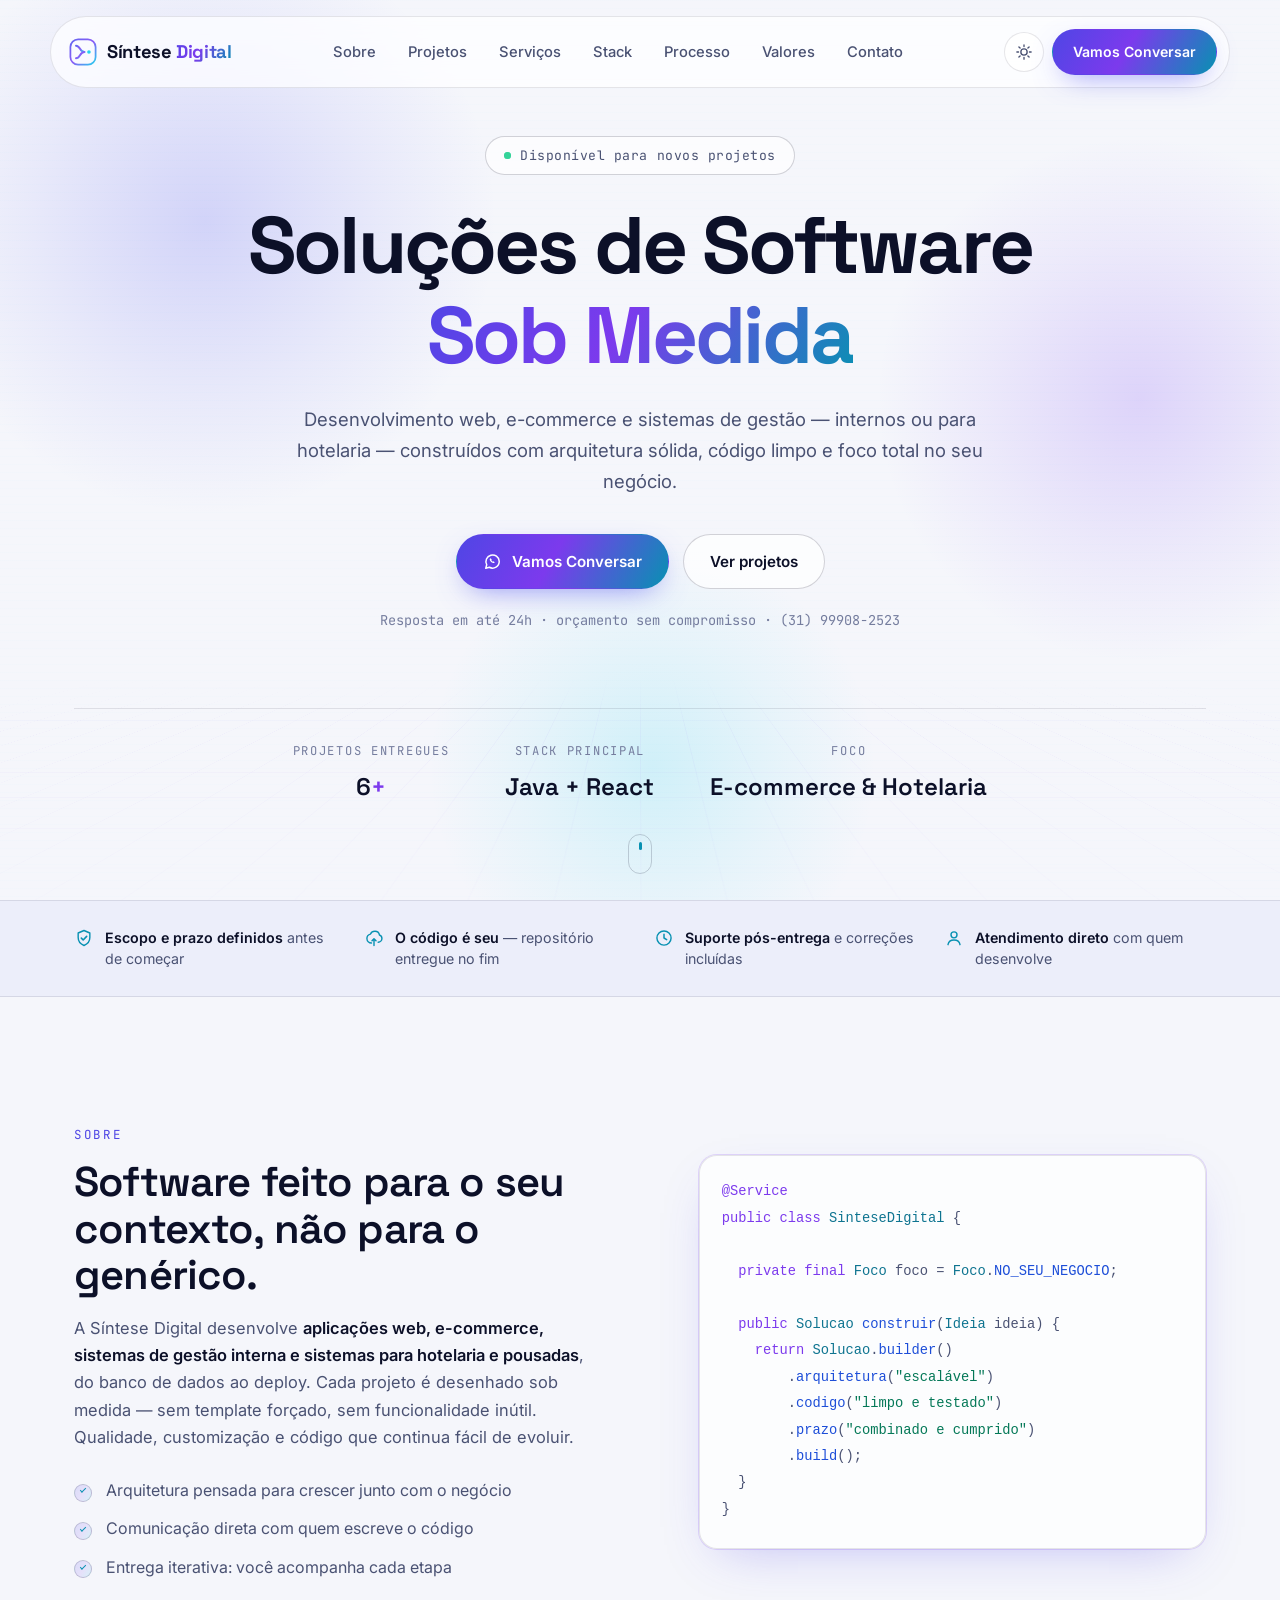
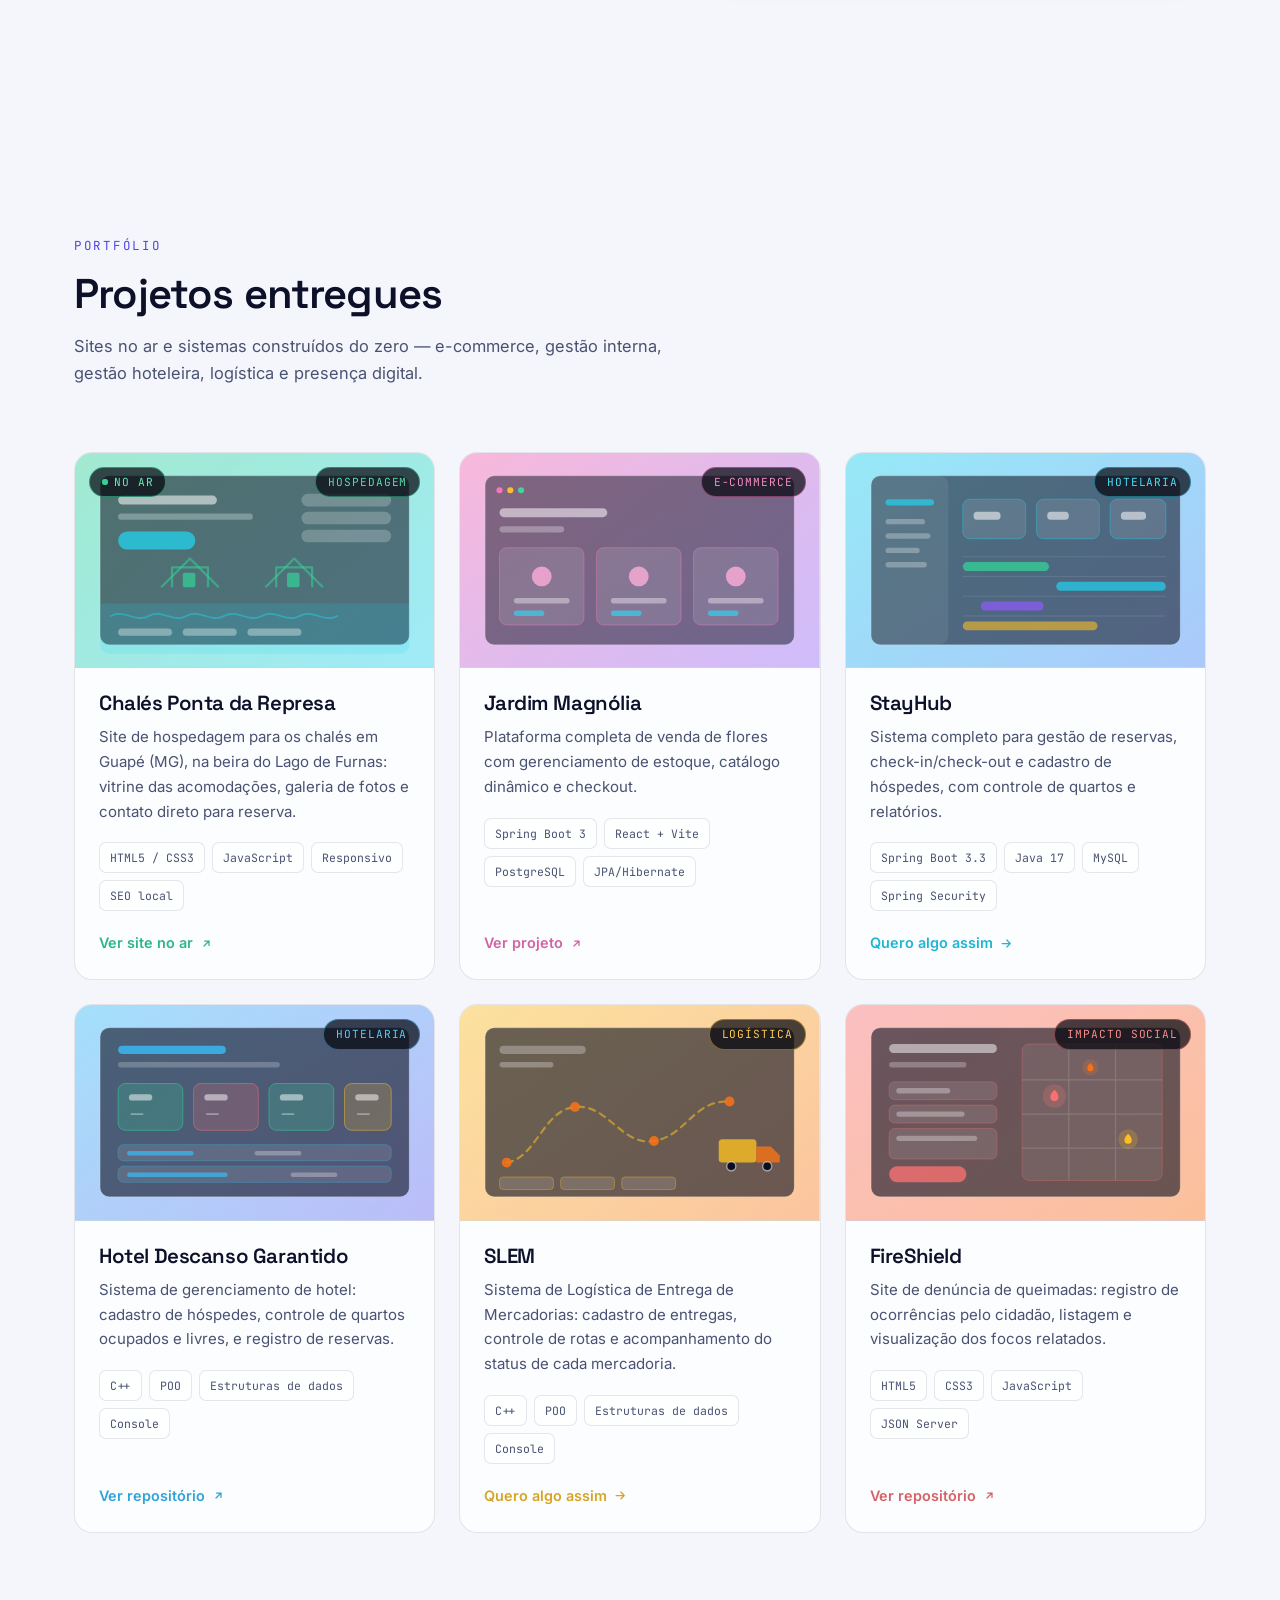
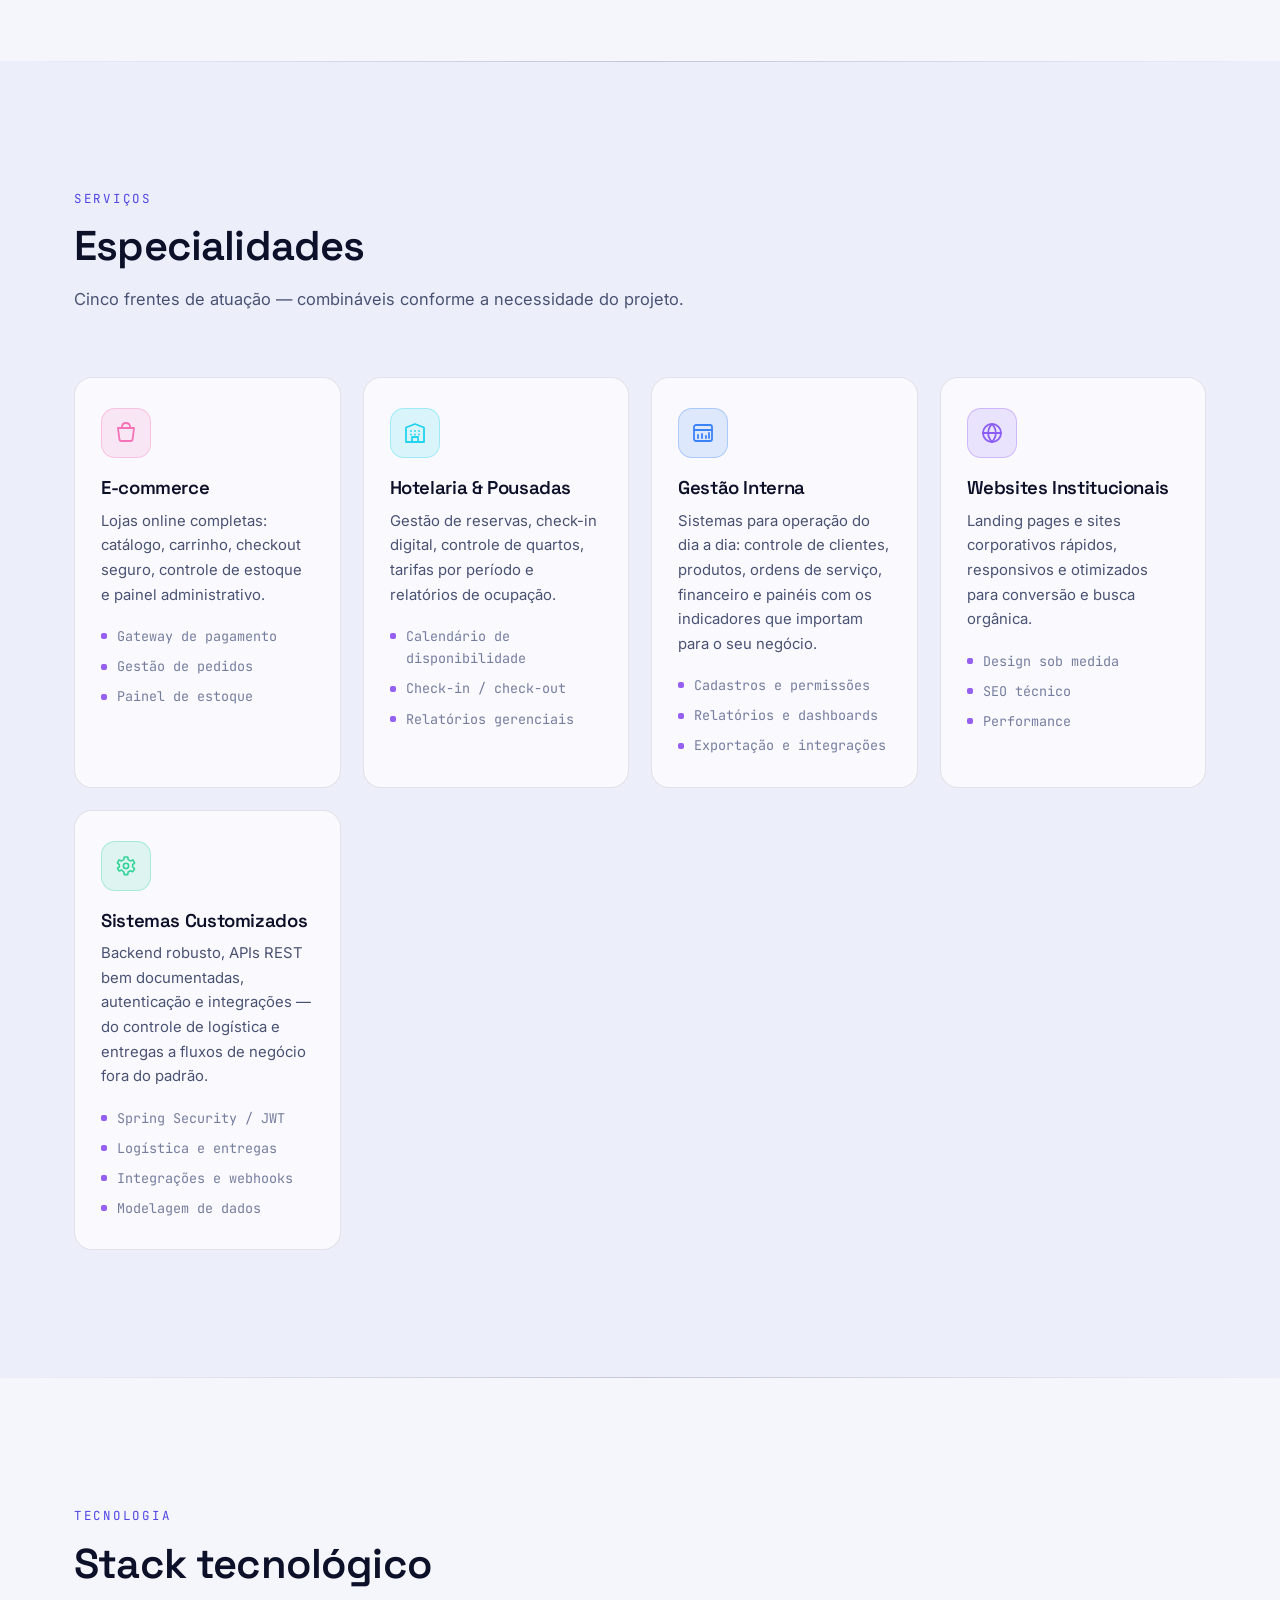
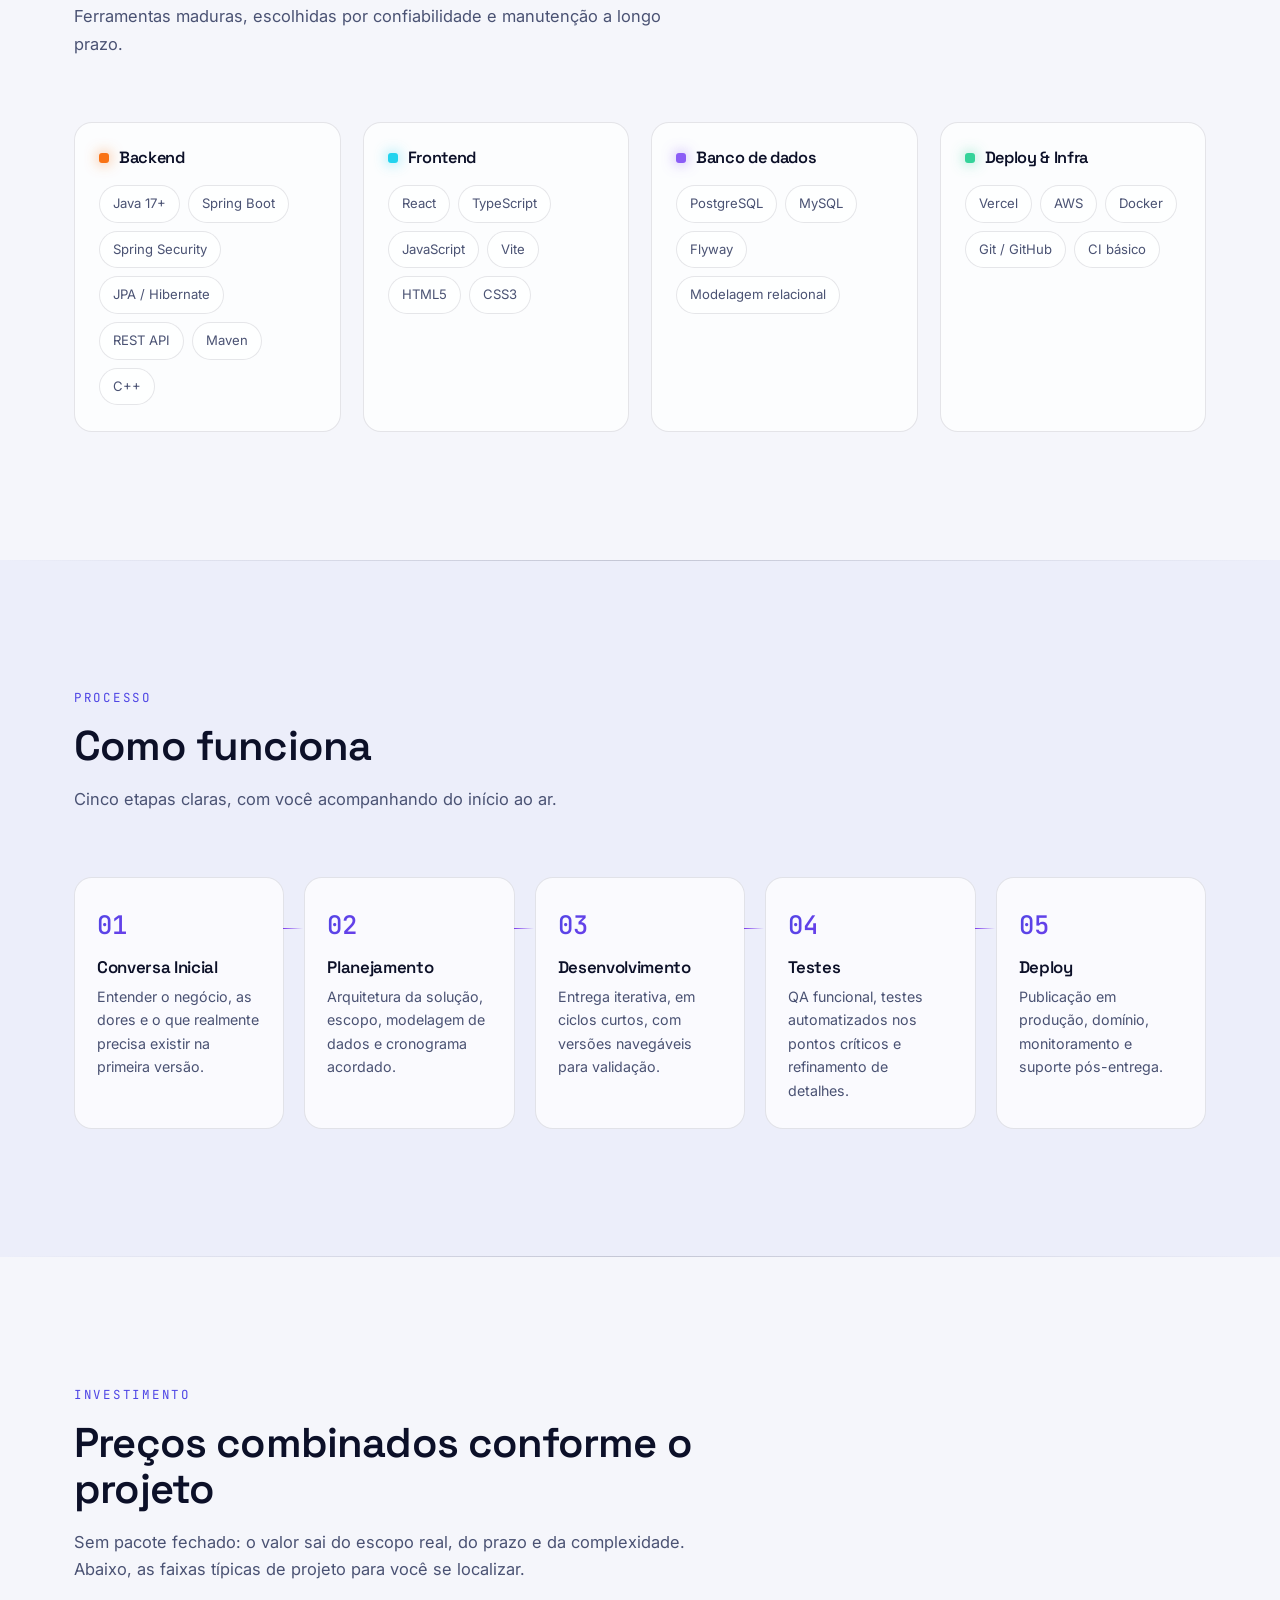
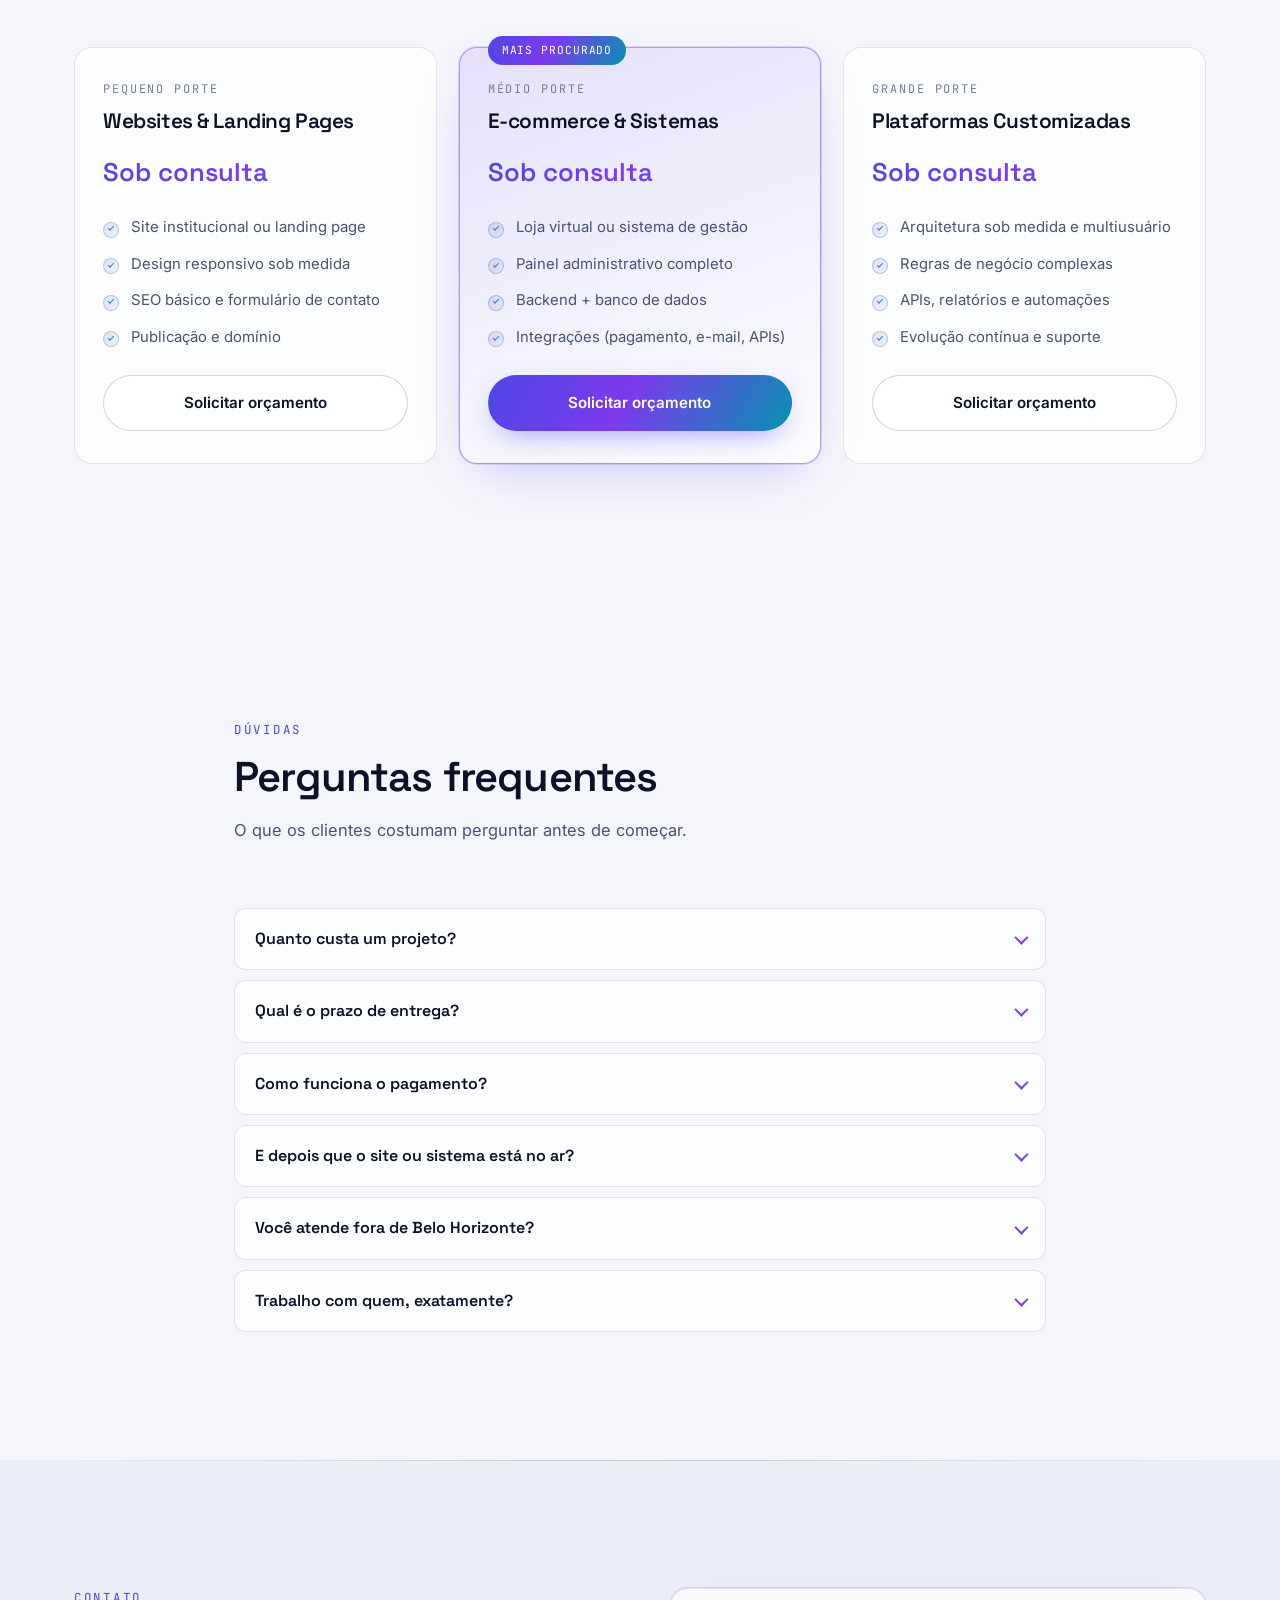
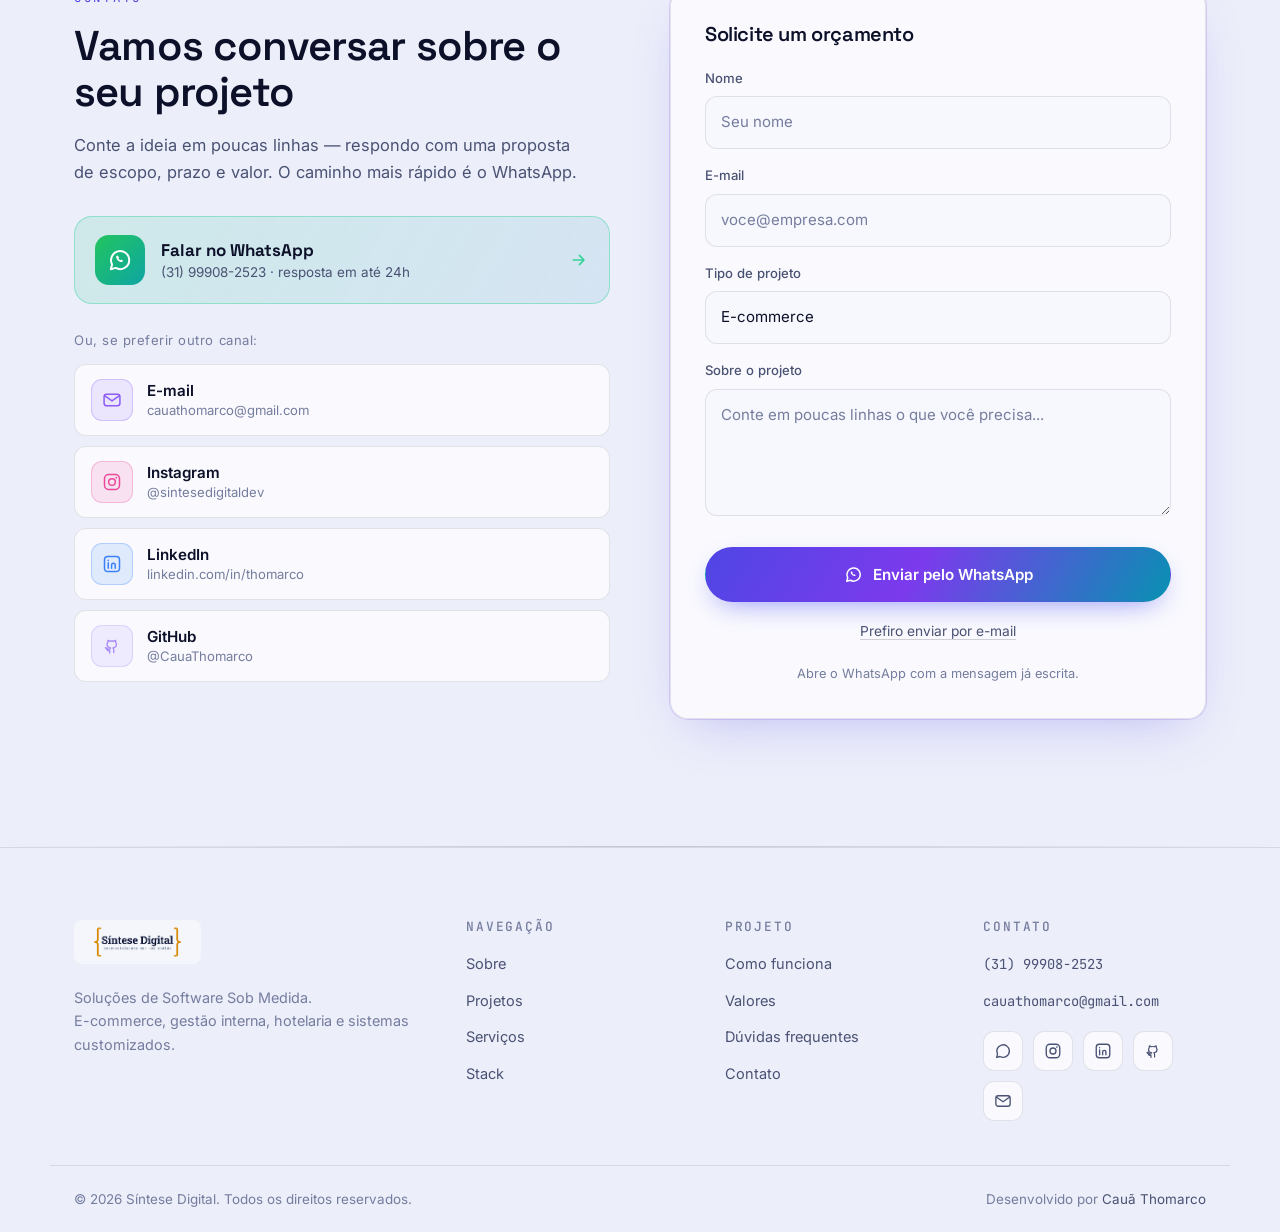
==== index.html @ cd2c4456 "feat: Adicionado que fazemos softwares de gerencia interna" ====
<!DOCTYPE html>
<html lang="pt-BR">
<head>
<meta charset="UTF-8">
<meta name="viewport" content="width=device-width, initial-scale=1">
<title>Síntese Digital — Soluções de Software Sob Medida</title>
<meta name="description" content="Síntese Digital desenvolve software sob medida: e-commerce, sistemas de gestão interna, sistemas para hotelaria e pousadas, sites institucionais e APIs robustas com Java, Spring Boot e React.">
<meta name="author" content="Cauã Thomarco">
<meta name="color-scheme" content="dark light">
<meta name="theme-color" content="#05060f">

<!-- Define o tema antes da pintura: segue a preferência do sistema do cliente,
     ou a escolha manual salva anteriormente. Evita flash de tema errado. -->
<script>
(function () {
  var t;
  try { t = localStorage.getItem("sintese-theme"); } catch (e) {}
  if (t !== "light" && t !== "dark") {
    t = window.matchMedia("(prefers-color-scheme: light)").matches ? "light" : "dark";
  }
  document.documentElement.setAttribute("data-theme", t);
})();
</script>
<meta name="keywords" content="desenvolvimento de software, e-commerce, sistema hoteleiro, pousadas, Spring Boot, React, Java, Síntese Digital">
<link rel="canonical" href="https://sintese-digital.pages.dev/">

<!-- Open Graph / redes sociais -->
<meta property="og:type" content="website">
<meta property="og:locale" content="pt_BR">
<meta property="og:site_name" content="Síntese Digital">
<meta property="og:title" content="Síntese Digital — Soluções de Software Sob Medida">
<meta property="og:description" content="E-commerce, sistemas de gestão interna, sistemas para hotelaria, sites institucionais e APIs sob medida. Do planejamento ao deploy.">
<meta property="og:url" content="https://sintese-digital.pages.dev/">
<meta property="og:image" content="https://sintese-digital.pages.dev/img/logo-horizontal-escura.png">
<meta property="og:image:width" content="2200">
<meta property="og:image:height" content="760">
<meta property="og:image:alt" content="Síntese Digital — desenvolvimento web sob medida">
<meta name="twitter:card" content="summary_large_image">
<meta name="twitter:image" content="https://sintese-digital.pages.dev/img/logo-horizontal-escura.png">
<meta name="twitter:image:alt" content="Síntese Digital — desenvolvimento web sob medida">

<link rel="icon" href="data:image/svg+xml,%3Csvg xmlns='http://www.w3.org/2000/svg' viewBox='0 0 64 64'%3E%3Crect width='64' height='64' rx='16' fill='%230b0e1e'/%3E%3Cpath d='M17 19c14 0 12 13 24 13' stroke='%238b5cf6' stroke-width='6' fill='none' stroke-linecap='round'/%3E%3Cpath d='M17 45c14 0 12-13 24-13' stroke='%236366f1' stroke-width='6' fill='none' stroke-linecap='round'/%3E%3Ccircle cx='44' cy='32' r='5' fill='%2322d3ee'/%3E%3C/svg%3E">

<!-- O CSS do site vem primeiro e é o único que bloqueia a pintura. -->
<link rel="stylesheet" href="styles.css">

<!-- Fontes num <link> comum travavam a primeira pintura até o Google
     responder. Com media="print" o navegador baixa sem bloquear e o onload
     promove para "all": o texto aparece na hora com a fonte do sistema e
     troca quando o arquivo chega (font-display: swap).
     Space Grotesk 500 saiu da lista — nenhuma regra do CSS usava. -->
<link rel="preconnect" href="https://fonts.googleapis.com">
<link rel="preconnect" href="https://fonts.gstatic.com" crossorigin>
<link rel="stylesheet"
      href="https://fonts.googleapis.com/css2?family=Space+Grotesk:wght@600;700&family=Inter:wght@400;500;600&family=JetBrains+Mono:wght@400;500&display=swap"
      media="print" onload="this.media='all'">
<noscript>
  <link rel="stylesheet" href="https://fonts.googleapis.com/css2?family=Space+Grotesk:wght@600;700&family=Inter:wght@400;500;600&family=JetBrains+Mono:wght@400;500&display=swap">
</noscript>

<script type="application/ld+json">
{
  "@context": "https://schema.org",
  "@type": "ProfessionalService",
  "name": "Síntese Digital",
  "description": "Desenvolvimento de software sob medida: e-commerce, sistemas de gestão interna, sistemas para hotelaria e pousadas, sites institucionais e APIs.",
  "url": "https://sintese-digital.pages.dev/",
  "image": "https://sintese-digital.pages.dev/img/logo-horizontal-escura.png",
  "logo": "https://sintese-digital.pages.dev/img/logo-horizontal-escura.png",
  "areaServed": "BR",
  "founder": { "@type": "Person", "name": "Cauã Thomarco" },
  "knowsAbout": ["Java", "Spring Boot", "React", "PostgreSQL", "MySQL", "E-commerce", "Sistemas de gestão interna", "Sistemas de gestão hoteleira"],
  "email": "cauathomarco@gmail.com",
  "telephone": "+5531999082523",
  "sameAs": [
    "https://www.instagram.com/sintesedigitaldev",
    "https://www.linkedin.com/in/thomarco",
    "https://github.com/CauaThomarco"
  ]
}
</script>
</head>
<body>
<a class="skip-link" href="#hero">Ir para o conteúdo</a>

<!-- ============ NAV FLUTUANTE ============ -->
<header class="nav-wrap" id="nav">
  <nav class="nav glass-blur" aria-label="Navegação principal">
    <a class="brand" href="#hero" aria-label="Síntese Digital — início">
      <span class="brand-mark" aria-hidden="true">
        <svg viewBox="0 0 40 40" width="28" height="28">
          <defs>
            <linearGradient id="lg" x1="0" y1="0" x2="1" y2="1">
              <stop offset="0" stop-color="#6366f1"/><stop offset=".5" stop-color="#8b5cf6"/><stop offset="1" stop-color="#22d3ee"/>
            </linearGradient>
          </defs>
          <!-- duas linhas que convergem em um único ponto: síntese -->
          <rect x="2" y="2" width="36" height="36" rx="11" fill="none" stroke="url(#lg)" stroke-width="2.5"/>
          <path d="M10 11c6.5 0 5 9 12 9" fill="none" stroke="url(#lg)" stroke-width="2.8" stroke-linecap="round"/>
          <path d="M10 29c6.5 0 5-9 12-9" fill="none" stroke="url(#lg)" stroke-width="2.8" stroke-linecap="round"/>
          <path d="M22 20h5" fill="none" stroke="url(#lg)" stroke-width="2.8" stroke-linecap="round"/>
          <circle cx="28.5" cy="20" r="2.6" fill="#22d3ee"/>
        </svg>
      </span>
      <span class="brand-text">Síntese<span class="grad-text"> Digital</span></span>
    </a>

    <ul class="nav-links" id="nav-links">
      <li><a href="#sobre">Sobre</a></li>
      <li><a href="#projetos">Projetos</a></li>
      <li><a href="#servicos">Serviços</a></li>
      <li><a href="#stack">Stack</a></li>
      <li><a href="#processo">Processo</a></li>
      <li><a href="#valores">Valores</a></li>
      <li><a href="#contato">Contato</a></li>
      <li class="nav-cta-mobile"><a href="https://wa.me/5531999082523?text=Ol%C3%A1%2C%20Cau%C3%A3!%20Vi%20o%20site%20da%20S%C3%ADntese%20Digital%20e%20quero%20conversar%20sobre%20um%20projeto." target="_blank" rel="noopener">Vamos Conversar</a></li>
    </ul>

    <div class="nav-actions">
      <button class="icon-btn" id="theme-toggle" type="button" aria-label="Alternar tema claro/escuro" title="Alternar tema">
        <svg class="ico-moon" viewBox="0 0 24 24" width="18" height="18" aria-hidden="true"><path d="M21 12.8A9 9 0 1 1 11.2 3a7 7 0 0 0 9.8 9.8Z" fill="none" stroke="currentColor" stroke-width="1.8" stroke-linejoin="round"/></svg>
        <svg class="ico-sun" viewBox="0 0 24 24" width="18" height="18" aria-hidden="true"><circle cx="12" cy="12" r="4.2" fill="none" stroke="currentColor" stroke-width="1.8"/><g stroke="currentColor" stroke-width="1.8" stroke-linecap="round"><path d="M12 2.5v2.2M12 19.3v2.2M2.5 12h2.2M19.3 12h2.2M5.2 5.2l1.6 1.6M17.2 17.2l1.6 1.6M18.8 5.2l-1.6 1.6M6.8 17.2l-1.6 1.6"/></g></svg>
      </button>
      <a class="btn btn-primary btn-sm nav-cta" href="https://wa.me/5531999082523?text=Ol%C3%A1%2C%20Cau%C3%A3!%20Vi%20o%20site%20da%20S%C3%ADntese%20Digital%20e%20quero%20conversar%20sobre%20um%20projeto." target="_blank" rel="noopener">Vamos Conversar</a>
      <button class="icon-btn burger" id="burger" type="button" aria-label="Abrir menu" aria-expanded="false" aria-controls="nav-links">
        <span></span><span></span><span></span>
      </button>
    </div>
  </nav>
</header>

<main>
<!-- ============ HERO ============ -->
<section class="hero" id="hero">
  <div class="hero-bg" aria-hidden="true">
    <div class="orb orb-1"></div>
    <div class="orb orb-2"></div>
    <div class="orb orb-3"></div>
    <div class="grid-floor"></div>
    <div class="scanline"></div>
  </div>

  <div class="container hero-inner">
    <p class="pill reveal"><span class="dot"></span> Disponível para novos projetos</p>

    <h1 class="hero-title reveal" data-delay="1">
      Soluções de Software<br><span class="grad-text">Sob Medida</span>
    </h1>

    <p class="hero-sub reveal" data-delay="2">
      Desenvolvimento web, e-commerce e sistemas de gestão — internos ou para hotelaria — construídos
      com arquitetura sólida, código limpo e foco total no seu negócio.
    </p>

    <div class="hero-cta reveal" data-delay="3">
      <a class="btn btn-primary btn-wa" href="https://wa.me/5531999082523?text=Ol%C3%A1%2C%20Cau%C3%A3!%20Vi%20o%20site%20da%20S%C3%ADntese%20Digital%20e%20quero%20conversar%20sobre%20um%20projeto." target="_blank" rel="noopener">
        <svg viewBox="0 0 24 24" width="19" height="19" aria-hidden="true"><path d="M20.5 11.7A8.4 8.4 0 0 1 8 19.3L3.5 20.5l1.2-4.4A8.4 8.4 0 1 1 20.5 11.7Z" fill="none" stroke="currentColor" stroke-width="1.9" stroke-linejoin="round"/><path d="M8.8 8.4c-.5.6-.4 1.7.4 2.9.9 1.3 2 2 2.9 2.4 1 .4 1.7.3 2.2-.2l.6-.7-1.9-1.2-.7.6c-.6-.3-1.3-.9-1.8-1.7l.6-.7L9.8 7.9l-1 .5Z" fill="currentColor"/></svg>
        Vamos Conversar
      </a>
      <a class="btn btn-ghost" href="#projetos">Ver projetos</a>
    </div>

    <p class="hero-micro reveal" data-delay="3">
      Resposta em até 24h &middot; orçamento sem compromisso &middot; (31) 99908-2523
    </p>

    <dl class="hero-stats reveal" data-delay="4">
      <div><dt>Projetos entregues</dt><dd class="counter" data-to="6">0</dd></div>
      <div><dt>Stack principal</dt><dd>Java + React</dd></div>
      <div><dt>Foco</dt><dd>E-commerce &amp; Hotelaria</dd></div>
    </dl>
  </div>

  <a class="scroll-hint" href="#sobre" aria-hidden="true"><span></span></a>
</section>

<!-- ============ FAIXA DE CONFIANÇA ============ -->
<section class="trust-strip" aria-label="Compromissos com o cliente">
  <div class="container trust-grid">
    <div class="trust reveal">
      <svg viewBox="0 0 24 24" width="20" height="20" aria-hidden="true"><path d="M12 3l7 3v5.5c0 4.2-2.9 7.9-7 9.5-4.1-1.6-7-5.3-7-9.5V6l7-3Z" fill="none" stroke="currentColor" stroke-width="1.7" stroke-linejoin="round"/><path d="m8.8 12.2 2.2 2.2 4.2-4.4" fill="none" stroke="currentColor" stroke-width="1.9" stroke-linecap="round" stroke-linejoin="round"/></svg>
      <p><strong>Escopo e prazo definidos</strong> antes de começar</p>
    </div>
    <div class="trust reveal" data-delay="1">
      <svg viewBox="0 0 24 24" width="20" height="20" aria-hidden="true"><path d="M9 18c-3 0-5.5-2.4-5.5-5.4 0-2.6 1.8-4.8 4.3-5.3A5.6 5.6 0 0 1 13.2 4a5.5 5.5 0 0 1 5.4 4.4c1.7.6 2.9 2.2 2.9 4.1 0 2.5-2 4.5-4.5 4.5" fill="none" stroke="currentColor" stroke-width="1.7" stroke-linecap="round" stroke-linejoin="round"/><path d="M12 21v-8m0 0-2.4 2.4M12 13l2.4 2.4" fill="none" stroke="currentColor" stroke-width="1.7" stroke-linecap="round" stroke-linejoin="round"/></svg>
      <p><strong>O código é seu</strong> — repositório entregue no fim</p>
    </div>
    <div class="trust reveal" data-delay="2">
      <svg viewBox="0 0 24 24" width="20" height="20" aria-hidden="true"><circle cx="12" cy="12" r="8.5" fill="none" stroke="currentColor" stroke-width="1.7"/><path d="M12 7.5V12l3.2 2" fill="none" stroke="currentColor" stroke-width="1.8" stroke-linecap="round" stroke-linejoin="round"/></svg>
      <p><strong>Suporte pós-entrega</strong> e correções incluídas</p>
    </div>
    <div class="trust reveal" data-delay="3">
      <svg viewBox="0 0 24 24" width="20" height="20" aria-hidden="true"><circle cx="12" cy="8.2" r="3.6" fill="none" stroke="currentColor" stroke-width="1.7"/><path d="M4.8 20c.6-3.6 3.6-5.6 7.2-5.6s6.6 2 7.2 5.6" fill="none" stroke="currentColor" stroke-width="1.7" stroke-linecap="round"/></svg>
      <p><strong>Atendimento direto</strong> com quem desenvolve</p>
    </div>
  </div>
</section>

<!-- ============ SOBRE ============ -->
<section class="section" id="sobre">
  <div class="container about-grid">
    <div class="reveal">
      <p class="eyebrow">Sobre</p>
      <h2 class="section-title">Software feito para o seu contexto, não para o genérico.</h2>
      <p class="lead">
        A Síntese Digital desenvolve <strong>aplicações web, e-commerce, sistemas de gestão interna e sistemas para hotelaria e pousadas</strong>,
        do banco de dados ao deploy. Cada projeto é desenhado sob medida — sem template forçado, sem
        funcionalidade inútil. Qualidade, customização e código que continua fácil de evoluir.
      </p>
      <ul class="check-list">
        <li>Arquitetura pensada para crescer junto com o negócio</li>
        <li>Comunicação direta com quem escreve o código</li>
        <li>Entrega iterativa: você acompanha cada etapa</li>
      </ul>
    </div>

    <div class="about-card glass reveal" data-delay="2">
      <pre class="code-block"><code><span class="c-key">@Service</span>
<span class="c-key">public class</span> <span class="c-cls">SinteseDigital</span> {

  <span class="c-key">private final</span> <span class="c-cls">Foco</span> foco = <span class="c-cls">Foco</span>.<span class="c-fn">NO_SEU_NEGOCIO</span>;

  <span class="c-key">public</span> <span class="c-cls">Solucao</span> <span class="c-fn">construir</span>(<span class="c-cls">Ideia</span> ideia) {
    <span class="c-key">return</span> <span class="c-cls">Solucao</span>.<span class="c-fn">builder</span>()
        .<span class="c-fn">arquitetura</span>(<span class="c-str">"escalável"</span>)
        .<span class="c-fn">codigo</span>(<span class="c-str">"limpo e testado"</span>)
        .<span class="c-fn">prazo</span>(<span class="c-str">"combinado e cumprido"</span>)
        .<span class="c-fn">build</span>();
  }
}</code></pre>
    </div>
  </div>
</section>

<!-- ============ PROJETOS ============ -->
<section class="section" id="projetos">
  <div class="container">
    <header class="section-head reveal">
      <p class="eyebrow">Portfólio</p>
      <h2 class="section-title">Projetos entregues</h2>
      <p class="section-desc">Sites no ar e sistemas construídos do zero — e-commerce, gestão interna, gestão hoteleira, logística e presença digital.</p>
    </header>

    <div class="projects">

      <!-- Chalés Ponta da Represa — site publicado -->
      <article class="project glass reveal" style="--accent:#34d399; --accent-2:#22d3ee">
        <div class="project-visual">
          <svg viewBox="0 0 400 240" role="img" aria-label="Mockup do site dos Chalés Ponta da Represa" preserveAspectRatio="xMidYMid slice">
            <defs><linearGradient id="p5" x1="0" y1="0" x2="1" y2="1"><stop offset="0" stop-color="#34d399" stop-opacity=".3"/><stop offset="1" stop-color="#22d3ee" stop-opacity=".28"/></linearGradient></defs>
            <rect width="400" height="240" fill="url(#p5)"/>
            <rect x="28" y="26" width="344" height="188" rx="10" fill="#0b0e1e" fill-opacity=".55" stroke="#fff" stroke-opacity=".18"/>
            <path d="M28 168h344v46a10 10 0 0 1-10 10H38a10 10 0 0 1-10-10Z" fill="#22d3ee" fill-opacity=".16"/>
            <g stroke="#34d399" stroke-opacity=".55" fill="none" stroke-width="2.5" stroke-linejoin="round">
              <path d="M96 150 128 118l32 32"/><path d="M108 150v-22h40v22"/>
              <path d="M212 150 244 118l32 32"/><path d="M224 150v-22h40v22"/>
            </g>
            <g fill="#34d399" fill-opacity=".7"><rect x="120" y="134" width="14" height="16" rx="2"/><rect x="236" y="134" width="14" height="16" rx="2"/></g>
            <g stroke="#22d3ee" stroke-opacity=".45" fill="none" stroke-width="2" stroke-linecap="round"><path d="M40 182c14-8 28 8 42 0s28 8 42 0 28 8 42 0 28 8 42 0 28 8 42 0 28 8 42 0"/></g>
            <rect x="48" y="48" width="110" height="10" rx="5" fill="#fff" fill-opacity=".55"/>
            <rect x="48" y="68" width="150" height="7" rx="3.5" fill="#fff" fill-opacity=".28"/>
            <rect x="48" y="88" width="86" height="20" rx="10" fill="#22d3ee" fill-opacity=".75"/>
            <g fill="#fff" fill-opacity=".22"><rect x="252" y="46" width="100" height="14" rx="7"/><rect x="252" y="66" width="100" height="14" rx="7"/><rect x="252" y="86" width="100" height="14" rx="7"/></g>
            <g fill="#fff" fill-opacity=".35"><rect x="48" y="196" width="60" height="8" rx="4"/><rect x="120" y="196" width="60" height="8" rx="4"/><rect x="192" y="196" width="60" height="8" rx="4"/></g>
          </svg>
          <span class="badge badge-live"><span class="live-dot" aria-hidden="true"></span> No ar</span>
          <span class="badge">Hospedagem</span>
        </div>
        <div class="project-body">
          <h3>Chalés Ponta da Represa</h3>
          <p>Site de hospedagem para os chalés em Guapé (MG), na beira do Lago de Furnas:
            vitrine das acomodações, galeria de fotos e contato direto para reserva.</p>
          <ul class="tags">
            <li>HTML5 / CSS3</li><li>JavaScript</li><li>Responsivo</li><li>SEO local</li>
          </ul>
          <a class="project-link" href="https://pontadarepresa.com.br/" target="_blank" rel="noopener">
            Ver site no ar
            <svg viewBox="0 0 24 24" width="15" height="15" aria-hidden="true"><path d="M8 16 16 8m0 0H9m7 0v7" fill="none" stroke="currentColor" stroke-width="2" stroke-linecap="round" stroke-linejoin="round"/></svg>
          </a>
        </div>
      </article>

      <!-- Jardim Magnólia -->
      <article class="project glass reveal" style="--accent:#f472b6; --accent-2:#8b5cf6">
        <div class="project-visual">
          <svg viewBox="0 0 400 240" role="img" aria-label="Mockup do e-commerce Jardim Magnólia" preserveAspectRatio="xMidYMid slice">
            <defs><linearGradient id="p1" x1="0" y1="0" x2="1" y2="1"><stop offset="0" stop-color="#f472b6" stop-opacity=".35"/><stop offset="1" stop-color="#8b5cf6" stop-opacity=".25"/></linearGradient></defs>
            <rect width="400" height="240" fill="url(#p1)"/>
            <g opacity=".9"><rect x="28" y="26" width="344" height="188" rx="10" fill="#0b0e1e" fill-opacity=".55" stroke="#ffffff" stroke-opacity=".18"/>
            <circle cx="44" cy="42" r="3.4" fill="#f472b6"/><circle cx="56" cy="42" r="3.4" fill="#fbbf24"/><circle cx="68" cy="42" r="3.4" fill="#34d399"/>
            <rect x="44" y="62" width="120" height="10" rx="5" fill="#fff" fill-opacity=".55"/>
            <rect x="44" y="82" width="72" height="7" rx="3.5" fill="#fff" fill-opacity=".3"/>
            <g fill="#fff" fill-opacity=".12" stroke="#f472b6" stroke-opacity=".5">
              <rect x="44" y="106" width="94" height="86" rx="8"/><rect x="152" y="106" width="94" height="86" rx="8"/><rect x="260" y="106" width="94" height="86" rx="8"/>
            </g>
            <g fill="#f9a8d4" fill-opacity=".85"><circle cx="91" cy="138" r="11"/><circle cx="199" cy="138" r="11"/><circle cx="307" cy="138" r="11"/></g>
            <g fill="#fff" fill-opacity=".4"><rect x="60" y="162" width="62" height="6" rx="3"/><rect x="168" y="162" width="62" height="6" rx="3"/><rect x="276" y="162" width="62" height="6" rx="3"/></g>
            <g fill="#22d3ee" fill-opacity=".7"><rect x="60" y="176" width="34" height="6" rx="3"/><rect x="168" y="176" width="34" height="6" rx="3"/><rect x="276" y="176" width="34" height="6" rx="3"/></g></g>
          </svg>
          <span class="badge">E-commerce</span>
        </div>
        <div class="project-body">
          <h3>Jardim Magnólia</h3>
          <p>Plataforma completa de venda de flores com gerenciamento de estoque, catálogo dinâmico e checkout.</p>
          <ul class="tags">
            <li>Spring Boot 3</li><li>React + Vite</li><li>PostgreSQL</li><li>JPA/Hibernate</li>
          </ul>
          <!-- TODO: se a loja estiver no ar, trocar por URL do site publicado -->
          <a class="project-link" href="https://github.com/CauaThomarco/jardim-magnolia" target="_blank" rel="noopener">
            Ver projeto
            <svg viewBox="0 0 24 24" width="15" height="15" aria-hidden="true"><path d="M8 16 16 8m0 0H9m7 0v7" fill="none" stroke="currentColor" stroke-width="2" stroke-linecap="round" stroke-linejoin="round"/></svg>
          </a>
        </div>
      </article>

      <!-- StayHub -->
      <article class="project glass reveal" data-delay="1" style="--accent:#22d3ee; --accent-2:#3b82f6">
        <div class="project-visual">
          <svg viewBox="0 0 400 240" role="img" aria-label="Mockup do sistema hoteleiro StayHub" preserveAspectRatio="xMidYMid slice">
            <defs><linearGradient id="p2" x1="0" y1="0" x2="1" y2="1"><stop offset="0" stop-color="#22d3ee" stop-opacity=".32"/><stop offset="1" stop-color="#3b82f6" stop-opacity=".28"/></linearGradient></defs>
            <rect width="400" height="240" fill="url(#p2)"/>
            <g><rect x="28" y="26" width="344" height="188" rx="10" fill="#0b0e1e" fill-opacity=".55" stroke="#fff" stroke-opacity=".18"/>
            <rect x="28" y="26" width="86" height="188" rx="10" fill="#fff" fill-opacity=".07"/>
            <g fill="#22d3ee" fill-opacity=".7"><rect x="44" y="52" width="54" height="7" rx="3.5"/></g>
            <g fill="#fff" fill-opacity=".28"><rect x="44" y="74" width="44" height="6" rx="3"/><rect x="44" y="90" width="50" height="6" rx="3"/><rect x="44" y="106" width="38" height="6" rx="3"/><rect x="44" y="122" width="46" height="6" rx="3"/></g>
            <g><rect x="130" y="52" width="70" height="44" rx="8" fill="#fff" fill-opacity=".1" stroke="#22d3ee" stroke-opacity=".45"/><rect x="212" y="52" width="70" height="44" rx="8" fill="#fff" fill-opacity=".1" stroke="#22d3ee" stroke-opacity=".45"/><rect x="294" y="52" width="62" height="44" rx="8" fill="#fff" fill-opacity=".1" stroke="#22d3ee" stroke-opacity=".45"/></g>
            <g fill="#fff" fill-opacity=".55"><rect x="142" y="66" width="30" height="9" rx="4"/><rect x="224" y="66" width="24" height="9" rx="4"/><rect x="306" y="66" width="28" height="9" rx="4"/></g>
            <g stroke="#fff" stroke-opacity=".12"><path d="M130 116h226M130 138h226M130 160h226M130 182h226"/></g>
            <g><rect x="130" y="122" width="96" height="10" rx="5" fill="#34d399" fill-opacity=".75"/><rect x="234" y="144" width="122" height="10" rx="5" fill="#22d3ee" fill-opacity=".7"/><rect x="150" y="166" width="70" height="10" rx="5" fill="#8b5cf6" fill-opacity=".75"/><rect x="130" y="188" width="150" height="10" rx="5" fill="#fbbf24" fill-opacity=".6"/></g></g>
          </svg>
          <span class="badge">Hotelaria</span>
        </div>
        <div class="project-body">
          <h3>StayHub</h3>
          <p>Sistema completo para gestão de reservas, check-in/check-out e cadastro de hóspedes, com controle de quartos e relatórios.</p>
          <ul class="tags">
            <li>Spring Boot 3.3</li><li>Java 17</li><li>MySQL</li><li>Spring Security</li>
          </ul>
          <a class="project-link" href="https://wa.me/5531999082523?text=Ol%C3%A1%2C%20Cau%C3%A3!%20Vi%20o%20StayHub%20no%20site%20da%20S%C3%ADntese%20Digital%20e%20quero%20um%20sistema%20de%20gest%C3%A3o%20parecido." target="_blank" rel="noopener">
            Quero algo assim
            <svg viewBox="0 0 24 24" width="15" height="15" aria-hidden="true"><path d="M5 12h13m0 0-5.5-5.5M18 12l-5.5 5.5" fill="none" stroke="currentColor" stroke-width="2" stroke-linecap="round" stroke-linejoin="round"/></svg>
          </a>
        </div>
      </article>

      <!-- Hotel Descanso Garantido -->
      <article class="project glass reveal" data-delay="2" style="--accent:#38bdf8; --accent-2:#6366f1">
        <div class="project-visual">
          <svg viewBox="0 0 400 240" role="img" aria-label="Mockup do sistema Hotel Descanso Garantido" preserveAspectRatio="xMidYMid slice">
            <defs><linearGradient id="p6" x1="0" y1="0" x2="1" y2="1"><stop offset="0" stop-color="#38bdf8" stop-opacity=".3"/><stop offset="1" stop-color="#6366f1" stop-opacity=".28"/></linearGradient></defs>
            <rect width="400" height="240" fill="url(#p6)"/>
            <rect x="28" y="26" width="344" height="188" rx="10" fill="#0b0e1e" fill-opacity=".6" stroke="#fff" stroke-opacity=".18"/>
            <rect x="48" y="46" width="120" height="9" rx="4.5" fill="#38bdf8" fill-opacity=".8"/>
            <rect x="48" y="64" width="180" height="6" rx="3" fill="#fff" fill-opacity=".22"/>
            <g>
              <rect x="48" y="88" width="72" height="52" rx="8" fill="#34d399" fill-opacity=".22" stroke="#34d399" stroke-opacity=".6"/>
              <rect x="132" y="88" width="72" height="52" rx="8" fill="#f87171" fill-opacity=".2" stroke="#f87171" stroke-opacity=".55"/>
              <rect x="216" y="88" width="72" height="52" rx="8" fill="#34d399" fill-opacity=".22" stroke="#34d399" stroke-opacity=".6"/>
              <rect x="300" y="88" width="52" height="52" rx="8" fill="#fbbf24" fill-opacity=".2" stroke="#fbbf24" stroke-opacity=".55"/>
            </g>
            <g fill="#fff" fill-opacity=".5">
              <rect x="60" y="100" width="26" height="7" rx="3.5"/><rect x="144" y="100" width="26" height="7" rx="3.5"/>
              <rect x="228" y="100" width="26" height="7" rx="3.5"/><rect x="312" y="100" width="26" height="7" rx="3.5"/>
            </g>
            <g stroke="#fff" stroke-opacity=".35" fill="none" stroke-width="1.8">
              <path d="M62 122h14M146 122h14M230 122h14M314 122h14"/>
            </g>
            <g fill="#fff" fill-opacity=".1" stroke="#38bdf8" stroke-opacity=".35">
              <rect x="48" y="156" width="304" height="18" rx="6"/><rect x="48" y="180" width="304" height="18" rx="6"/>
            </g>
            <g fill="#38bdf8" fill-opacity=".7"><rect x="58" y="163" width="74" height="5" rx="2.5"/><rect x="58" y="187" width="112" height="5" rx="2.5"/></g>
            <g fill="#fff" fill-opacity=".28"><rect x="200" y="163" width="52" height="5" rx="2.5"/><rect x="240" y="187" width="52" height="5" rx="2.5"/></g>
          </svg>
          <span class="badge">Hotelaria</span>
        </div>
        <div class="project-body">
          <h3>Hotel Descanso Garantido</h3>
          <p>Sistema de gerenciamento de hotel: cadastro de hóspedes, controle de quartos
            ocupados e livres, e registro de reservas.</p>
          <ul class="tags">
            <li>C++</li><li>POO</li><li>Estruturas de dados</li><li>Console</li>
          </ul>
          <a class="project-link" href="https://github.com/CauaThomarco/Hotel-Descanso-Garantido" target="_blank" rel="noopener">
            Ver repositório
            <svg viewBox="0 0 24 24" width="15" height="15" aria-hidden="true"><path d="M8 16 16 8m0 0H9m7 0v7" fill="none" stroke="currentColor" stroke-width="2" stroke-linecap="round" stroke-linejoin="round"/></svg>
          </a>
        </div>
      </article>

      <!-- SLEM -->
      <article class="project glass reveal" style="--accent:#fbbf24; --accent-2:#f97316">
        <div class="project-visual">
          <svg viewBox="0 0 400 240" role="img" aria-label="Mockup do sistema de logística SLEM" preserveAspectRatio="xMidYMid slice">
            <defs><linearGradient id="p7" x1="0" y1="0" x2="1" y2="1"><stop offset="0" stop-color="#fbbf24" stop-opacity=".28"/><stop offset="1" stop-color="#f97316" stop-opacity=".26"/></linearGradient></defs>
            <rect width="400" height="240" fill="url(#p7)"/>
            <rect x="28" y="26" width="344" height="188" rx="10" fill="#0b0e1e" fill-opacity=".6" stroke="#fff" stroke-opacity=".18"/>
            <path d="M52 176c34-6 40-58 76-62s52 44 88 38 44-46 84-44" fill="none" stroke="#fbbf24" stroke-opacity=".55" stroke-width="2.4" stroke-dasharray="7 6" stroke-linecap="round"/>
            <g fill="#f97316" fill-opacity=".85"><circle cx="52" cy="176" r="5.5"/><circle cx="128" cy="114" r="5.5"/><circle cx="216" cy="152" r="5.5"/><circle cx="300" cy="108" r="5.5"/></g>
            <g fill="#fff" fill-opacity=".28"><rect x="44" y="46" width="96" height="9" rx="4.5"/><rect x="44" y="64" width="60" height="6" rx="3"/></g>
            <g transform="translate(288 150)">
              <rect x="0" y="0" width="42" height="26" rx="4" fill="#fbbf24" fill-opacity=".8"/>
              <path d="M42 8h16l10 10v8H42Z" fill="#f97316" fill-opacity=".8"/>
              <circle cx="14" cy="30" r="5" fill="#0b0e1e" stroke="#fff" stroke-opacity=".5" stroke-width="1.6"/>
              <circle cx="54" cy="30" r="5" fill="#0b0e1e" stroke="#fff" stroke-opacity=".5" stroke-width="1.6"/>
            </g>
            <g fill="#fff" fill-opacity=".12" stroke="#fbbf24" stroke-opacity=".4">
              <rect x="44" y="192" width="60" height="14" rx="4"/><rect x="112" y="192" width="60" height="14" rx="4"/><rect x="180" y="192" width="60" height="14" rx="4"/>
            </g>
          </svg>
          <span class="badge">Logística</span>
        </div>
        <div class="project-body">
          <h3>SLEM</h3>
          <p>Sistema de Logística de Entrega de Mercadorias: cadastro de entregas, controle
            de rotas e acompanhamento do status de cada mercadoria.</p>
          <ul class="tags">
            <li>C++</li><li>POO</li><li>Estruturas de dados</li><li>Console</li>
          </ul>
          <!-- TODO: se houver repositório público do SLEM, trocar por ele -->
          <a class="project-link" href="https://wa.me/5531999082523?text=Ol%C3%A1%2C%20Cau%C3%A3!%20Vi%20o%20SLEM%20no%20portf%C3%B3lio%20da%20S%C3%ADntese%20Digital%20e%20quero%20um%20sistema%20de%20log%C3%ADstica%20parecido." target="_blank" rel="noopener">
            Quero algo assim
            <svg viewBox="0 0 24 24" width="15" height="15" aria-hidden="true"><path d="M5 12h13m0 0-5.5-5.5M18 12l-5.5 5.5" fill="none" stroke="currentColor" stroke-width="2" stroke-linecap="round" stroke-linejoin="round"/></svg>
          </a>
        </div>
      </article>

      <!-- FireShield -->
      <article class="project glass reveal" data-delay="1" style="--accent:#f87171; --accent-2:#f97316">
        <div class="project-visual">
          <svg viewBox="0 0 400 240" role="img" aria-label="Mockup do FireShield, site de denúncia de queimadas" preserveAspectRatio="xMidYMid slice">
            <defs><linearGradient id="p8" x1="0" y1="0" x2="1" y2="1"><stop offset="0" stop-color="#f87171" stop-opacity=".28"/><stop offset="1" stop-color="#f97316" stop-opacity=".3"/></linearGradient></defs>
            <rect width="400" height="240" fill="url(#p8)"/>
            <rect x="28" y="26" width="344" height="188" rx="10" fill="#0b0e1e" fill-opacity=".6" stroke="#fff" stroke-opacity=".18"/>
            <rect x="196" y="44" width="156" height="152" rx="8" fill="#fff" fill-opacity=".07" stroke="#f87171" stroke-opacity=".35"/>
            <g stroke="#fff" stroke-opacity=".14" fill="none" stroke-width="1.4">
              <path d="M196 84h156M196 122h156M196 160h156M248 44v152M300 44v152"/>
            </g>
            <g>
              <circle cx="232" cy="102" r="13" fill="#f87171" fill-opacity=".22"/>
              <path d="M232 95c3 3 4.5 5.5 4.5 8a4.5 4.5 0 1 1-9 0c0-2.5 1.5-5 4.5-8Z" fill="#f87171"/>
              <circle cx="314" cy="150" r="11" fill="#fbbf24" fill-opacity=".2"/>
              <path d="M314 144c2.6 2.6 4 4.8 4 7a4 4 0 1 1-8 0c0-2.2 1.4-4.4 4-7Z" fill="#fbbf24"/>
              <circle cx="272" cy="70" r="9" fill="#f97316" fill-opacity=".2"/>
              <path d="M272 65c2.2 2.2 3.4 4 3.4 5.9a3.4 3.4 0 1 1-6.8 0c0-1.9 1.2-3.7 3.4-5.9Z" fill="#f97316"/>
            </g>
            <rect x="48" y="44" width="120" height="10" rx="5" fill="#fff" fill-opacity=".5"/>
            <rect x="48" y="64" width="86" height="6" rx="3" fill="#fff" fill-opacity=".26"/>
            <g fill="#fff" fill-opacity=".1" stroke="#f87171" stroke-opacity=".35">
              <rect x="48" y="86" width="120" height="20" rx="6"/><rect x="48" y="112" width="120" height="20" rx="6"/><rect x="48" y="138" width="120" height="34" rx="6"/>
            </g>
            <g fill="#fff" fill-opacity=".3"><rect x="56" y="93" width="60" height="6" rx="3"/><rect x="56" y="119" width="76" height="6" rx="3"/><rect x="56" y="146" width="90" height="6" rx="3"/></g>
            <rect x="48" y="180" width="86" height="18" rx="9" fill="#f87171" fill-opacity=".8"/>
          </svg>
          <span class="badge">Impacto social</span>
        </div>
        <div class="project-body">
          <h3>FireShield</h3>
          <p>Site de denúncia de queimadas: registro de ocorrências pelo cidadão,
            listagem e visualização dos focos relatados.</p>
          <ul class="tags">
            <li>HTML5</li><li>CSS3</li><li>JavaScript</li><li>JSON Server</li>
          </ul>
          <a class="project-link" href="https://github.com/CauaThomarco/FireShield" target="_blank" rel="noopener">
            Ver repositório
            <svg viewBox="0 0 24 24" width="15" height="15" aria-hidden="true"><path d="M8 16 16 8m0 0H9m7 0v7" fill="none" stroke="currentColor" stroke-width="2" stroke-linecap="round" stroke-linejoin="round"/></svg>
          </a>
        </div>
      </article>

    </div>
  </div>
</section>

<!-- ============ SERVIÇOS ============ -->
<section class="section alt" id="servicos">
  <div class="container">
    <header class="section-head reveal">
      <p class="eyebrow">Serviços</p>
      <h2 class="section-title">Especialidades</h2>
      <p class="section-desc">Cinco frentes de atuação — combináveis conforme a necessidade do projeto.</p>
    </header>

    <div class="cards">
      <article class="card glass reveal">
        <div class="card-ico" style="--accent:#f472b6" aria-hidden="true">
          <svg viewBox="0 0 24 24" width="24" height="24"><path d="M4 7h16l-1.4 11.2A2 2 0 0 1 16.6 20H7.4a2 2 0 0 1-2-1.8L4 7Zm4 0V5.6A4 4 0 0 1 12 2a4 4 0 0 1 4 3.6V7" fill="none" stroke="currentColor" stroke-width="1.8" stroke-linecap="round" stroke-linejoin="round"/></svg>
        </div>
        <h3>E-commerce</h3>
        <p>Lojas online completas: catálogo, carrinho, checkout seguro, controle de estoque e painel administrativo.</p>
        <ul class="mini-list"><li>Gateway de pagamento</li><li>Gestão de pedidos</li><li>Painel de estoque</li></ul>
      </article>

      <article class="card glass reveal" data-delay="1">
        <div class="card-ico" style="--accent:#22d3ee" aria-hidden="true">
          <svg viewBox="0 0 24 24" width="24" height="24"><path d="M3 21V6.5L12 3l9 3.5V21M3 21h18M9 21v-5h6v5M8 10h.01M12 10h.01M16 10h.01M8 13.5h.01M12 13.5h.01M16 13.5h.01" fill="none" stroke="currentColor" stroke-width="1.8" stroke-linecap="round" stroke-linejoin="round"/></svg>
        </div>
        <h3>Hotelaria &amp; Pousadas</h3>
        <p>Gestão de reservas, check-in digital, controle de quartos, tarifas por período e relatórios de ocupação.</p>
        <ul class="mini-list"><li>Calendário de disponibilidade</li><li>Check-in / check-out</li><li>Relatórios gerenciais</li></ul>
      </article>

      <article class="card glass reveal" data-delay="2">
        <div class="card-ico" style="--accent:#3b82f6" aria-hidden="true">
          <svg viewBox="0 0 24 24" width="24" height="24"><rect x="3" y="4" width="18" height="16" rx="2" fill="none" stroke="currentColor" stroke-width="1.8"/><path d="M3 9h18" fill="none" stroke="currentColor" stroke-width="1.8" stroke-linecap="round"/><path d="M7 14v3M11 13v4M15 15v2M18 12v5" fill="none" stroke="currentColor" stroke-width="1.8" stroke-linecap="round"/></svg>
        </div>
        <h3>Gestão Interna</h3>
        <p>Sistemas para operação do dia a dia: controle de clientes, produtos, ordens de serviço, financeiro e painéis com os indicadores que importam para o seu negócio.</p>
        <ul class="mini-list"><li>Cadastros e permissões</li><li>Relatórios e dashboards</li><li>Exportação e integrações</li></ul>
      </article>

      <article class="card glass reveal" data-delay="3">
        <div class="card-ico" style="--accent:#8b5cf6" aria-hidden="true">
          <svg viewBox="0 0 24 24" width="24" height="24"><circle cx="12" cy="12" r="9" fill="none" stroke="currentColor" stroke-width="1.8"/><path d="M3 12h18M12 3c2.5 2.6 3.8 5.6 3.8 9S14.5 18.4 12 21c-2.5-2.6-3.8-5.6-3.8-9S9.5 5.6 12 3Z" fill="none" stroke="currentColor" stroke-width="1.8" stroke-linecap="round"/></svg>
        </div>
        <h3>Websites Institucionais</h3>
        <p>Landing pages e sites corporativos rápidos, responsivos e otimizados para conversão e busca orgânica.</p>
        <ul class="mini-list"><li>Design sob medida</li><li>SEO técnico</li><li>Performance</li></ul>
      </article>

      <article class="card glass reveal" data-delay="4">
        <div class="card-ico" style="--accent:#34d399" aria-hidden="true">
          <svg viewBox="0 0 24 24" width="24" height="24"><path d="M10.3 3h3.4l.5 2.6 2.3 1.3 2.4-1 1.7 2.9-1.9 1.8V13l1.9 1.8-1.7 2.9-2.4-1-2.3 1.3-.5 2.6h-3.4l-.5-2.6L7.5 16l-2.4 1-1.7-2.9L5.3 13v-2.4L3.4 8.8l1.7-2.9 2.4 1 2.3-1.3.5-2.6Z" fill="none" stroke="currentColor" stroke-width="1.6" stroke-linejoin="round"/><circle cx="12" cy="11.9" r="2.6" fill="none" stroke="currentColor" stroke-width="1.6"/></svg>
        </div>
        <h3>Sistemas Customizados</h3>
        <p>Backend robusto, APIs REST bem documentadas, autenticação e integrações — do controle de logística e entregas a fluxos de negócio fora do padrão.</p>
        <ul class="mini-list"><li>Spring Security / JWT</li><li>Logística e entregas</li><li>Integrações e webhooks</li><li>Modelagem de dados</li></ul>
      </article>
    </div>
  </div>
</section>

<!-- ============ STACK ============ -->
<section class="section" id="stack">
  <div class="container">
    <header class="section-head reveal">
      <p class="eyebrow">Tecnologia</p>
      <h2 class="section-title">Stack tecnológico</h2>
      <p class="section-desc">Ferramentas maduras, escolhidas por confiabilidade e manutenção a longo prazo.</p>
    </header>

    <div class="stack-grid">
      <div class="stack-col glass reveal">
        <h3><span class="sq" style="--accent:#f97316"></span> Backend</h3>
        <ul class="chips">
          <li>Java 17+</li><li>Spring Boot</li><li>Spring Security</li><li>JPA / Hibernate</li><li>REST API</li><li>Maven</li><li>C++</li>
        </ul>
      </div>
      <div class="stack-col glass reveal" data-delay="1">
        <h3><span class="sq" style="--accent:#22d3ee"></span> Frontend</h3>
        <ul class="chips">
          <li>React</li><li>TypeScript</li><li>JavaScript</li><li>Vite</li><li>HTML5</li><li>CSS3</li>
        </ul>
      </div>
      <div class="stack-col glass reveal" data-delay="2">
        <h3><span class="sq" style="--accent:#8b5cf6"></span> Banco de dados</h3>
        <ul class="chips">
          <li>PostgreSQL</li><li>MySQL</li><li>Flyway</li><li>Modelagem relacional</li>
        </ul>
      </div>
      <div class="stack-col glass reveal" data-delay="3">
        <h3><span class="sq" style="--accent:#34d399"></span> Deploy &amp; Infra</h3>
        <ul class="chips">
          <li>Vercel</li><li>AWS</li><li>Docker</li><li>Git / GitHub</li><li>CI básico</li>
        </ul>
      </div>
    </div>
  </div>
</section>

<!-- ============ PROCESSO ============ -->
<section class="section alt" id="processo">
  <div class="container">
    <header class="section-head reveal">
      <p class="eyebrow">Processo</p>
      <h2 class="section-title">Como funciona</h2>
      <p class="section-desc">Cinco etapas claras, com você acompanhando do início ao ar.</p>
    </header>

    <ol class="steps">
      <li class="step reveal">
        <span class="step-num">01</span>
        <h3>Conversa Inicial</h3>
        <p>Entender o negócio, as dores e o que realmente precisa existir na primeira versão.</p>
      </li>
      <li class="step reveal" data-delay="1">
        <span class="step-num">02</span>
        <h3>Planejamento</h3>
        <p>Arquitetura da solução, escopo, modelagem de dados e cronograma acordado.</p>
      </li>
      <li class="step reveal" data-delay="2">
        <span class="step-num">03</span>
        <h3>Desenvolvimento</h3>
        <p>Entrega iterativa, em ciclos curtos, com versões navegáveis para validação.</p>
      </li>
      <li class="step reveal" data-delay="3">
        <span class="step-num">04</span>
        <h3>Testes</h3>
        <p>QA funcional, testes automatizados nos pontos críticos e refinamento de detalhes.</p>
      </li>
      <li class="step reveal" data-delay="4">
        <span class="step-num">05</span>
        <h3>Deploy</h3>
        <p>Publicação em produção, domínio, monitoramento e suporte pós-entrega.</p>
      </li>
    </ol>
  </div>
</section>

<!-- ============ VALORES ============ -->
<section class="section" id="valores">
  <div class="container">
    <header class="section-head reveal">
      <p class="eyebrow">Investimento</p>
      <h2 class="section-title">Preços combinados conforme o projeto</h2>
      <p class="section-desc">
        Sem pacote fechado: o valor sai do escopo real, do prazo e da complexidade.
        Abaixo, as faixas típicas de projeto para você se localizar.
      </p>
    </header>

    <div class="price-grid">
      <article class="price glass reveal">
        <p class="price-tier">Pequeno porte</p>
        <h3>Websites &amp; Landing Pages</h3>
        <p class="price-value">Sob consulta</p>
        <ul class="check-list sm">
          <li>Site institucional ou landing page</li>
          <li>Design responsivo sob medida</li>
          <li>SEO básico e formulário de contato</li>
          <li>Publicação e domínio</li>
        </ul>
        <a class="btn btn-ghost btn-block" href="https://wa.me/5531999082523?text=Ol%C3%A1%2C%20Cau%C3%A3!%20Quero%20um%20or%C3%A7amento%20para%20um%20site%20institucional%2Flanding%20page." target="_blank" rel="noopener">Solicitar orçamento</a>
      </article>

      <article class="price glass featured reveal" data-delay="1">
        <span class="price-flag">Mais procurado</span>
        <p class="price-tier">Médio porte</p>
        <h3>E-commerce &amp; Sistemas</h3>
        <p class="price-value">Sob consulta</p>
        <ul class="check-list sm">
          <li>Loja virtual ou sistema de gestão</li>
          <li>Painel administrativo completo</li>
          <li>Backend + banco de dados</li>
          <li>Integrações (pagamento, e-mail, APIs)</li>
        </ul>
        <a class="btn btn-primary btn-block" href="https://wa.me/5531999082523?text=Ol%C3%A1%2C%20Cau%C3%A3!%20Quero%20um%20or%C3%A7amento%20para%20um%20e-commerce%20ou%20sistema%20de%20gest%C3%A3o." target="_blank" rel="noopener">Solicitar orçamento</a>
      </article>

      <article class="price glass reveal" data-delay="2">
        <p class="price-tier">Grande porte</p>
        <h3>Plataformas Customizadas</h3>
        <p class="price-value">Sob consulta</p>
        <ul class="check-list sm">
          <li>Arquitetura sob medida e multiusuário</li>
          <li>Regras de negócio complexas</li>
          <li>APIs, relatórios e automações</li>
          <li>Evolução contínua e suporte</li>
        </ul>
        <a class="btn btn-ghost btn-block" href="https://wa.me/5531999082523?text=Ol%C3%A1%2C%20Cau%C3%A3!%20Quero%20um%20or%C3%A7amento%20para%20uma%20plataforma%20customizada." target="_blank" rel="noopener">Solicitar orçamento</a>
      </article>
    </div>
  </div>
</section>

<!-- ============ FAQ ============ -->
<section class="section" id="faq">
  <div class="container faq-wrap">
    <header class="section-head reveal">
      <p class="eyebrow">Dúvidas</p>
      <h2 class="section-title">Perguntas frequentes</h2>
      <p class="section-desc">O que os clientes costumam perguntar antes de começar.</p>
    </header>

    <div class="faq reveal" data-delay="1">
      <details>
        <summary>Quanto custa um projeto?</summary>
        <p>Depende do escopo. Depois da conversa inicial você recebe um orçamento fechado,
          com o que está incluído e o que não está — nada de valor surpresa no meio do caminho.</p>
      </details>
      <details>
        <summary>Qual é o prazo de entrega?</summary>
        <p>O prazo sai do escopo e é definido junto com você antes de qualquer linha de código.
          Durante o desenvolvimento você recebe versões navegáveis para acompanhar o progresso.</p>
      </details>
      <details>
        <summary>Como funciona o pagamento?</summary>
        <p>Dividido por etapas, acompanhando o cronograma acordado. Cada etapa tem uma entrega
          concreta ligada a ela.</p>
      </details>
      <details>
        <summary>E depois que o site ou sistema está no ar?</summary>
        <p>O código-fonte fica com você, no seu repositório. Correções do que foi entregue estão
          incluídas, e novas funcionalidades podem ser contratadas depois.</p>
      </details>
      <details>
        <summary>Você atende fora de Belo Horizonte?</summary>
        <p>Sim. O trabalho é 100% remoto, com atendimento por WhatsApp, e-mail ou chamada de vídeo
          para qualquer cidade do Brasil.</p>
      </details>
      <details>
        <summary>Trabalho com quem, exatamente?</summary>
        <p>Direto comigo, Cauã Thomarco, que desenvolvo os projetos. Sem intermediário e sem
          repasse do seu projeto para terceiros.</p>
      </details>
    </div>
  </div>
</section>

<!-- ============ CONTATO ============ -->
<section class="section alt" id="contato">
  <div class="container contact-grid">
    <div class="reveal">
      <p class="eyebrow">Contato</p>
      <h2 class="section-title">Vamos conversar sobre o seu projeto</h2>
      <p class="lead">
        Conte a ideia em poucas linhas — respondo com uma proposta de escopo, prazo e valor.
        O caminho mais rápido é o WhatsApp.
      </p>

      <a class="wa-card reveal" data-delay="1" href="https://wa.me/5531999082523?text=Ol%C3%A1%2C%20Cau%C3%A3!%20Vi%20o%20site%20da%20S%C3%ADntese%20Digital%20e%20quero%20conversar%20sobre%20um%20projeto." target="_blank" rel="noopener">
        <span class="wa-card-ico" aria-hidden="true">
          <svg viewBox="0 0 24 24" width="26" height="26"><path d="M20.5 11.7A8.4 8.4 0 0 1 8 19.3L3.5 20.5l1.2-4.4A8.4 8.4 0 1 1 20.5 11.7Z" fill="none" stroke="currentColor" stroke-width="1.8" stroke-linejoin="round"/><path d="M8.8 8.4c-.5.6-.4 1.7.4 2.9.9 1.3 2 2 2.9 2.4 1 .4 1.7.3 2.2-.2l.6-.7-1.9-1.2-.7.6c-.6-.3-1.3-.9-1.8-1.7l.6-.7L9.8 7.9l-1 .5Z" fill="currentColor"/></svg>
        </span>
        <span class="wa-card-txt">
          <strong>Falar no WhatsApp</strong>
          <small>(31) 99908-2523 &middot; resposta em até 24h</small>
        </span>
        <svg class="wa-card-arrow" viewBox="0 0 24 24" width="20" height="20" aria-hidden="true"><path d="M5 12h13m0 0-5.5-5.5M18 12l-5.5 5.5" fill="none" stroke="currentColor" stroke-width="2" stroke-linecap="round" stroke-linejoin="round"/></svg>
      </a>

      <p class="channels-label reveal" data-delay="1">Ou, se preferir outro canal:</p>

      <ul class="channels">
        <li>
          <a href="mailto:cauathomarco@gmail.com">
            <span class="ch-ico" style="--accent:#8b5cf6" aria-hidden="true">
              <svg viewBox="0 0 24 24" width="20" height="20"><rect x="2.5" y="5" width="19" height="14" rx="3" fill="none" stroke="currentColor" stroke-width="1.8"/><path d="m3.5 7 8.5 6 8.5-6" fill="none" stroke="currentColor" stroke-width="1.8" stroke-linecap="round"/></svg>
            </span>
            <span class="ch-txt"><strong>E-mail</strong><small>cauathomarco@gmail.com</small></span>
          </a>
        </li>
        <li>
          <a href="https://www.instagram.com/sintesedigitaldev" target="_blank" rel="noopener">
            <span class="ch-ico" style="--accent:#ec4899" aria-hidden="true">
              <svg viewBox="0 0 24 24" width="20" height="20"><rect x="3" y="3" width="18" height="18" rx="5" fill="none" stroke="currentColor" stroke-width="1.8"/><circle cx="12" cy="12" r="4" fill="none" stroke="currentColor" stroke-width="1.8"/><circle cx="17.2" cy="6.8" r="1.1" fill="currentColor"/></svg>
            </span>
            <span class="ch-txt"><strong>Instagram</strong><small>@sintesedigitaldev</small></span>
          </a>
        </li>
        <li>
          <a href="https://www.linkedin.com/in/thomarco" target="_blank" rel="noopener">
            <span class="ch-ico" style="--accent:#3b82f6" aria-hidden="true">
              <svg viewBox="0 0 24 24" width="20" height="20"><rect x="3" y="3" width="18" height="18" rx="4" fill="none" stroke="currentColor" stroke-width="1.8"/><path d="M7.5 10.5V17M7.5 7.6v.1M11.5 17v-3.6a2.2 2.2 0 0 1 4.4 0V17" fill="none" stroke="currentColor" stroke-width="1.8" stroke-linecap="round"/></svg>
            </span>
            <span class="ch-txt"><strong>LinkedIn</strong><small>linkedin.com/in/thomarco</small></span>
          </a>
        </li>
        <li>
          <a href="https://github.com/CauaThomarco" target="_blank" rel="noopener">
            <span class="ch-ico" style="--accent:#a78bfa" aria-hidden="true">
              <svg viewBox="0 0 24 24" width="20" height="20"><path d="M9.3 20.5v-2.6c-2.6.5-3.3-1.1-3.6-1.9-.2-.5-.9-1.5-1.5-1.8-.5-.3.3-.3.4-.3.8.1 1.4.7 1.8 1.3.8 1.3 2 1 2.9.7.2-.7.6-1.3 1-1.6-2.9-.4-4.2-1.9-4.2-4.1 0-1 .3-1.9 1-2.6-.3-.8-.1-1.9.1-2.4 0 0 .9.1 2.2 1.1a8.6 8.6 0 0 1 4.6 0c1.3-1 2.2-1.1 2.2-1.1.2.5.4 1.6.1 2.4.7.7 1 1.6 1 2.6 0 2.2-1.3 3.7-4.2 4.1.6.5 1 1.4 1 2.2v3.5" fill="none" stroke="currentColor" stroke-width="1.6" stroke-linecap="round" stroke-linejoin="round"/></svg>
            </span>
            <span class="ch-txt"><strong>GitHub</strong><small>@CauaThomarco</small></span>
          </a>
        </li>
      </ul>
    </div>

    <form class="contact-form glass reveal" data-delay="2" id="contact-form" novalidate>
      <h3>Solicite um orçamento</h3>
      <div class="field">
        <label for="nome">Nome</label>
        <input id="nome" name="nome" type="text" autocomplete="name" placeholder="Seu nome" required>
      </div>
      <div class="field">
        <label for="email">E-mail</label>
        <input id="email" name="email" type="email" autocomplete="email" placeholder="voce@empresa.com" required>
      </div>
      <div class="field">
        <label for="tipo">Tipo de projeto</label>
        <select id="tipo" name="tipo">
          <option>E-commerce</option>
          <option>Sistema de gestão interna</option>
          <option>Sistema para hotelaria / pousada</option>
          <option>Website institucional</option>
          <option>Sistema customizado / API</option>
          <option>Outro</option>
        </select>
      </div>
      <div class="field">
        <label for="msg">Sobre o projeto</label>
        <textarea id="msg" name="msg" rows="4" placeholder="Conte em poucas linhas o que você precisa..." required></textarea>
      </div>
      <button class="btn btn-primary btn-block btn-wa" type="submit">
        <svg viewBox="0 0 24 24" width="19" height="19" aria-hidden="true"><path d="M20.5 11.7A8.4 8.4 0 0 1 8 19.3L3.5 20.5l1.2-4.4A8.4 8.4 0 1 1 20.5 11.7Z" fill="none" stroke="currentColor" stroke-width="1.9" stroke-linejoin="round"/><path d="M8.8 8.4c-.5.6-.4 1.7.4 2.9.9 1.3 2 2 2.9 2.4 1 .4 1.7.3 2.2-.2l.6-.7-1.9-1.2-.7.6c-.6-.3-1.3-.9-1.8-1.7l.6-.7L9.8 7.9l-1 .5Z" fill="currentColor"/></svg>
        Enviar pelo WhatsApp
      </button>
      <button class="btn-link" type="button" id="send-email">Prefiro enviar por e-mail</button>
      <p class="form-note" id="form-note" role="status">Abre o WhatsApp com a mensagem já escrita.</p>
    </form>
  </div>
</section>
</main>

<!-- ============ FOOTER ============ -->
<footer class="footer">
  <div class="container footer-grid">
    <div>
      <a class="brand brand-footer" href="#hero" aria-label="Síntese Digital — início">
        <img class="brand-logo brand-logo-dark" src="img/logo-horizontal-escura.png"
             alt="Síntese Digital — desenvolvimento web sob medida"
             width="2200" height="760" loading="lazy" decoding="async">
        <img class="brand-logo brand-logo-light" src="img/logo-horizontal-clara.png"
             alt="" aria-hidden="true"
             width="2200" height="760" loading="lazy" decoding="async">
      </a>
      <p class="footer-tag">Soluções de Software Sob Medida.<br>E-commerce, gestão interna, hotelaria e sistemas customizados.</p>
    </div>

    <nav aria-label="Links rápidos">
      <h4>Navegação</h4>
      <ul class="footer-links">
        <li><a href="#sobre">Sobre</a></li>
        <li><a href="#projetos">Projetos</a></li>
        <li><a href="#servicos">Serviços</a></li>
        <li><a href="#stack">Stack</a></li>
      </ul>
    </nav>

    <nav aria-label="Mais links">
      <h4>Projeto</h4>
      <ul class="footer-links">
        <li><a href="#processo">Como funciona</a></li>
        <li><a href="#valores">Valores</a></li>
        <li><a href="#faq">Dúvidas frequentes</a></li>
        <li><a href="#contato">Contato</a></li>
      </ul>
    </nav>

    <div>
      <h4>Contato</h4>
      <ul class="footer-links footer-contact">
        <li><a href="https://wa.me/5531999082523?text=Ol%C3%A1%2C%20Cau%C3%A3!%20Vi%20o%20site%20da%20S%C3%ADntese%20Digital%20e%20quero%20conversar%20sobre%20um%20projeto." target="_blank" rel="noopener">(31) 99908-2523</a></li>
        <li><a href="mailto:cauathomarco@gmail.com">cauathomarco@gmail.com</a></li>
      </ul>
      <ul class="footer-social">
        <li><a href="https://wa.me/5531999082523" target="_blank" rel="noopener" aria-label="WhatsApp">
          <svg viewBox="0 0 24 24" width="18" height="18" aria-hidden="true"><path d="M20.5 11.7A8.4 8.4 0 0 1 8 19.3L3.5 20.5l1.2-4.4A8.4 8.4 0 1 1 20.5 11.7Z" fill="none" stroke="currentColor" stroke-width="1.8" stroke-linejoin="round"/></svg>
        </a></li>
        <li><a href="https://www.instagram.com/sintesedigitaldev" target="_blank" rel="noopener" aria-label="Instagram: @sintesedigitaldev">
          <svg viewBox="0 0 24 24" width="18" height="18" aria-hidden="true"><rect x="3" y="3" width="18" height="18" rx="5" fill="none" stroke="currentColor" stroke-width="1.8"/><circle cx="12" cy="12" r="4" fill="none" stroke="currentColor" stroke-width="1.8"/><circle cx="17.2" cy="6.8" r="1.1" fill="currentColor"/></svg>
        </a></li>
        <li><a href="https://www.linkedin.com/in/thomarco" target="_blank" rel="noopener" aria-label="LinkedIn">
          <svg viewBox="0 0 24 24" width="18" height="18" aria-hidden="true"><rect x="3" y="3" width="18" height="18" rx="4" fill="none" stroke="currentColor" stroke-width="1.8"/><path d="M7.5 10.5V17M7.5 7.6v.1M11.5 17v-3.6a2.2 2.2 0 0 1 4.4 0V17" fill="none" stroke="currentColor" stroke-width="1.8" stroke-linecap="round"/></svg>
        </a></li>
        <li><a href="https://github.com/CauaThomarco" target="_blank" rel="noopener" aria-label="GitHub">
          <svg viewBox="0 0 24 24" width="18" height="18" aria-hidden="true"><path d="M9.3 20.5v-2.6c-2.6.5-3.3-1.1-3.6-1.9-.2-.5-.9-1.5-1.5-1.8-.5-.3.3-.3.4-.3.8.1 1.4.7 1.8 1.3.8 1.3 2 1 2.9.7.2-.7.6-1.3 1-1.6-2.9-.4-4.2-1.9-4.2-4.1 0-1 .3-1.9 1-2.6-.3-.8-.1-1.9.1-2.4 0 0 .9.1 2.2 1.1a8.6 8.6 0 0 1 4.6 0c1.3-1 2.2-1.1 2.2-1.1.2.5.4 1.6.1 2.4.7.7 1 1.6 1 2.6 0 2.2-1.3 3.7-4.2 4.1.6.5 1 1.4 1 2.2v3.5" fill="none" stroke="currentColor" stroke-width="1.6" stroke-linecap="round" stroke-linejoin="round"/></svg>
        </a></li>
        <li><a href="mailto:cauathomarco@gmail.com" aria-label="E-mail">
          <svg viewBox="0 0 24 24" width="18" height="18" aria-hidden="true"><rect x="2.5" y="5" width="19" height="14" rx="3" fill="none" stroke="currentColor" stroke-width="1.8"/><path d="m3.5 7 8.5 6 8.5-6" fill="none" stroke="currentColor" stroke-width="1.8" stroke-linecap="round"/></svg>
        </a></li>
      </ul>
    </div>
  </div>

  <div class="container footer-bottom">
    <p>&copy; <span id="year">2026</span> Síntese Digital. Todos os direitos reservados.</p>
    <p>Desenvolvido por <a href="https://github.com/CauaThomarco" target="_blank" rel="noopener">Cauã Thomarco</a></p>
  </div>
</footer>

<!-- Botão de voltar ao topo — aparece quando o rodapé se aproxima -->
<button class="to-top" id="to-top" type="button" aria-label="Voltar ao topo">
  <svg viewBox="0 0 24 24" width="20" height="20" aria-hidden="true">
    <path d="M12 19V5m0 0-6 6m6-6 6 6" fill="none" stroke="currentColor" stroke-width="1.9" stroke-linecap="round" stroke-linejoin="round"/>
  </svg>
</button>

<!-- Botão flutuante de WhatsApp — aparece depois do hero -->
<a class="wa-float" id="wa-float"
   href="https://wa.me/5531999082523?text=Ol%C3%A1%2C%20Cau%C3%A3!%20Vi%20o%20site%20da%20S%C3%ADntese%20Digital%20e%20quero%20conversar%20sobre%20um%20projeto."
   target="_blank" rel="noopener" aria-label="Falar no WhatsApp: (31) 99908-2523">
  <svg viewBox="0 0 24 24" width="26" height="26" aria-hidden="true"><path d="M20.5 11.7A8.4 8.4 0 0 1 8 19.3L3.5 20.5l1.2-4.4A8.4 8.4 0 1 1 20.5 11.7Z" fill="none" stroke="currentColor" stroke-width="1.8" stroke-linejoin="round"/><path d="M8.8 8.4c-.5.6-.4 1.7.4 2.9.9 1.3 2 2 2.9 2.4 1 .4 1.7.3 2.2-.2l.6-.7-1.9-1.2-.7.6c-.6-.3-1.3-.9-1.8-1.7l.6-.7L9.8 7.9l-1 .5Z" fill="currentColor"/></svg>
  <span>Falar no WhatsApp</span>
</a>

<script src="script.js" defer></script>
</body>
</html>
---- styles.css ----
/* =========================================================
   Síntese Digital — folha de estilos
   Tema escuro por padrão, tema claro via [data-theme="light"]
   ========================================================= */

/* ---------- Tokens ---------- */
:root {
  /* cores base (dark) */
  --bg:            #05060f;
  --bg-2:          #080b1a;
  --surface:       rgba(255, 255, 255, .045);
  --surface-solid: #0b0e1e;
  --border:        rgba(255, 255, 255, .09);
  --border-strong: rgba(255, 255, 255, .16);
  --text:          #eef1fb;
  --text-dim:      #a3abc7;
  --text-faint:    #6f7796;

  /* acentos */
  --blue:   #3b82f6;
  --indigo: #6366f1;
  --violet: #8b5cf6;
  --cyan:   #22d3ee;
  --pink:   #f472b6;
  --green:  #34d399;

  --grad: linear-gradient(120deg, var(--indigo), var(--violet) 45%, var(--cyan));
  --grad-soft: linear-gradient(120deg, rgba(99,102,241,.18), rgba(139,92,246,.14) 50%, rgba(34,211,238,.14));

  --glow: 0 0 0 1px rgba(139, 92, 246, .35), 0 18px 60px -18px rgba(99, 102, 241, .55);
  --shadow: 0 24px 70px -32px rgba(0, 0, 0, .85);

  /* tipografia */
  --font: "Inter", -apple-system, BlinkMacSystemFont, "Segoe UI", Roboto, Helvetica, Arial, sans-serif;
  --font-display: "Space Grotesk", var(--font);
  --font-mono: "JetBrains Mono", ui-monospace, SFMono-Regular, Menlo, Consolas, monospace;

  /* layout */
  --max: 1180px;
  --radius: 18px;
  --radius-sm: 12px;
  --nav-h: 72px;
  --ease: cubic-bezier(.22, .68, 0, 1);

  /* durações — curtas o bastante para a interface parecer imediata */
  --t-fast: .18s;
  --t: .26s;
  --t-slow: .42s;

  /* recuos de tela cheia (notch do iPhone, barra de gestos do Android) */
  --safe-l: env(safe-area-inset-left, 0px);
  --safe-r: env(safe-area-inset-right, 0px);
  --safe-b: env(safe-area-inset-bottom, 0px);
}

[data-theme="light"] {
  --bg:            #f5f6fb;
  --bg-2:          #eceefa;
  --surface:       rgba(255, 255, 255, .72);
  --surface-solid: #ffffff;
  --border:        rgba(12, 16, 40, .1);
  --border-strong: rgba(12, 16, 40, .18);
  --text:          #0c1028;
  --text-dim:      #4a5273;
  --text-faint:    #757d9e;

  --indigo: #4f46e5;
  --violet: #7c3aed;
  --cyan:   #0891b2;

  --glow: 0 0 0 1px rgba(124, 58, 237, .18), 0 18px 50px -22px rgba(79, 70, 229, .35);
  --shadow: 0 20px 50px -30px rgba(16, 22, 50, .35);
}

/* ---------- Reset ---------- */
*, *::before, *::after { box-sizing: border-box; }
* { margin: 0; padding: 0; }

html {
  scroll-behavior: smooth;
  scroll-padding-top: calc(var(--nav-h) + 24px);
  -webkit-text-size-adjust: 100%;
}

body {
  font-family: var(--font);
  background: var(--bg);
  color: var(--text);
  line-height: 1.65;
  font-size: 16px;
  overflow-x: clip; /* clip não cria contexto de rolagem: não quebra o scroll do iOS */
  -webkit-font-smoothing: antialiased;
  -webkit-tap-highlight-color: transparent;
}

/* A transição de cor do tema é cara (repinta a página inteira). Só vale a pena
   quando o visitante clica no botão — o JS liga a classe pela duração da troca. */
body.theme-anim,
body.theme-anim * {
  transition: background-color var(--t-slow) var(--ease),
              border-color var(--t-slow) var(--ease),
              color var(--t-slow) var(--ease) !important;
}

/* Toque: sem atraso de 300ms e sem seleção acidental em elementos clicáveis */
a, button, summary, .btn, label { touch-action: manipulation; }

img, svg { display: block; max-width: 100%; }
ul, ol { list-style: none; }
a { color: inherit; text-decoration: none; }
button, input, select, textarea { font: inherit; color: inherit; }

h1, h2, h3, h4 {
  font-family: var(--font-display);
  font-weight: 600;
  line-height: 1.12;
  letter-spacing: -.02em;
}

::selection { background: rgba(139, 92, 246, .35); }

:focus-visible {
  outline: 2px solid var(--cyan);
  outline-offset: 3px;
  border-radius: 6px;
}

.skip-link {
  position: absolute;
  left: -9999px;
  top: 0;
  z-index: 200;
  padding: 12px 18px;
  background: var(--surface-solid);
  border: 1px solid var(--border-strong);
  border-radius: 0 0 12px 0;
}
.skip-link:focus { left: 0; }

/* ---------- Utilidades ---------- */
.container {
  width: 100%;
  max-width: var(--max);
  margin-inline: auto;
  padding-inline: 24px;
}

/* Superfície dos cards.
   Não usa backdrop-filter de propósito: fora do hero o fundo atrás é sólido,
   então o blur não mudava nada na tela e custava uma recomposição por card a
   cada rolagem — com 20 cards, era a causa principal do scroll travado.
   O blur real ficou só onde existe algo para borrar: .glass-blur (nav e menu). */
.glass {
  background: var(--surface);
  border: 1px solid var(--border);
  border-radius: var(--radius);
}

.glass-blur {
  background: var(--surface);
  border: 1px solid var(--border);
  border-radius: var(--radius);
}
/* Só aplica o blur onde o navegador consegue fazer em GPU sem custo por frame */
@supports (backdrop-filter: blur(1px)) or (-webkit-backdrop-filter: blur(1px)) {
  @media (min-width: 861px) {
    .glass-blur {
      backdrop-filter: blur(12px) saturate(140%);
      -webkit-backdrop-filter: blur(12px) saturate(140%);
    }
  }
}

.grad-text {
  background: var(--grad);
  -webkit-background-clip: text;
  background-clip: text;
  color: transparent;
}

.eyebrow {
  font-family: var(--font-mono);
  font-size: .78rem;
  letter-spacing: .22em;
  text-transform: uppercase;
  color: var(--violet);
  margin-bottom: 14px;
}
[data-theme="light"] .eyebrow { color: var(--indigo); }

.section {
  position: relative;
  padding: clamp(72px, 10vw, 130px) 0;
}
.section.alt { background: var(--bg-2); }
.section.alt::before,
.section.alt::after {
  content: "";
  position: absolute;
  left: 0; right: 0;
  height: 1px;
  background: linear-gradient(90deg, transparent, var(--border-strong), transparent);
}
.section.alt::before { top: 0; }
.section.alt::after { bottom: 0; }

.section-head {
  max-width: 640px;
  margin-bottom: clamp(40px, 5vw, 64px);
}
.section-title { font-size: clamp(1.75rem, 4vw, 2.6rem); }
.section-desc, .lead {
  color: var(--text-dim);
  margin-top: 16px;
  font-size: 1.03rem;
}
.lead { max-width: 52ch; }
.lead strong { color: var(--text); font-weight: 600; }

/* ---------- Botões ---------- */
.btn {
  display: inline-flex;
  align-items: center;
  justify-content: center;
  gap: 10px;
  padding: 14px 26px;
  border: 1px solid transparent;
  border-radius: 999px;
  font-weight: 600;
  font-size: .95rem;
  cursor: pointer;
  white-space: nowrap;
  transition: transform .3s var(--ease), box-shadow .3s var(--ease), background .3s, border-color .3s, color .3s;
}
.btn svg { transition: transform var(--t) var(--ease); }
.btn:active { transform: translateY(1px); }

.btn-primary {
  position: relative;
  background: var(--grad);
  color: #fff;
  box-shadow: 0 10px 30px -12px rgba(99, 102, 241, .8);
}
.btn-primary:hover { box-shadow: 0 16px 44px -12px rgba(139, 92, 246, .9); }

.btn-ghost {
  background: var(--surface);
  border-color: var(--border-strong);
  color: var(--text);
}
.btn-ghost:hover { border-color: var(--violet); color: var(--text); }

.btn-sm { padding: 10px 20px; font-size: .88rem; }
.btn-block { width: 100%; margin-top: 8px; }

.btn-link {
  display: block;
  width: 100%;
  margin-top: 12px;
  padding: 6px;
  background: none;
  border: none;
  font-size: .86rem;
  color: var(--text-dim);
  text-decoration: underline;
  text-decoration-color: var(--border-strong);
  text-underline-offset: 3px;
  cursor: pointer;
  transition: color .25s;
}
.btn-link:hover { color: var(--text); }

/* ---------- Nav ---------- */
.nav-wrap {
  position: fixed;
  inset: 0 0 auto 0;
  z-index: 100;
  padding: 16px 24px;
  transition: padding .35s var(--ease);
}
.nav-wrap.scrolled { padding-top: 10px; }

.nav {
  max-width: var(--max);
  margin-inline: auto;
  height: var(--nav-h);
  display: flex;
  align-items: center;
  gap: 20px;
  padding: 0 12px 0 18px;
  border-radius: 999px;
  transition: box-shadow .35s var(--ease), background .35s, border-color .35s;
}
.nav-wrap.scrolled .nav {
  box-shadow: var(--shadow), 0 0 0 1px var(--border);
  background: color-mix(in srgb, var(--surface-solid) 72%, transparent);
}

.brand {
  display: inline-flex;
  align-items: center;
  gap: 10px;
  font-family: var(--font-display);
  font-weight: 700;
  font-size: 1.15rem;
  letter-spacing: -.02em;
  flex-shrink: 0;
}
.brand-mark { display: grid; place-items: center; }
.brand-mark svg { transition: transform var(--t-slow) var(--ease); }

.nav-links {
  display: flex;
  align-items: center;
  gap: 4px;
  margin-inline: auto;
}
.nav-links a {
  display: block;
  padding: 9px 14px;
  border-radius: 999px;
  font-size: .92rem;
  font-weight: 500;
  color: var(--text-dim);
  transition: color .25s, background .25s;
}
.nav-links a:hover { color: var(--text); background: var(--surface); }
.nav-links a.active { color: var(--text); }
.nav-links a.active::after {
  content: "";
  display: block;
  height: 2px;
  margin: 4px auto -6px;
  width: 18px;
  border-radius: 2px;
  background: var(--grad);
}

.nav-links .nav-cta-mobile { display: none; }

.nav-actions {
  display: flex;
  align-items: center;
  gap: 8px;
  flex-shrink: 0;
}

.icon-btn {
  display: grid;
  place-items: center;
  width: 40px;
  height: 40px;
  border-radius: 50%;
  background: var(--surface);
  border: 1px solid var(--border);
  color: var(--text-dim);
  cursor: pointer;
  transition: color var(--t-fast), border-color var(--t-fast), transform var(--t-fast) var(--ease);
}

.ico-sun { display: none; }
[data-theme="light"] .ico-sun { display: block; }
[data-theme="light"] .ico-moon { display: none; }

/* .icon-btn usa grid+place-items, mas o burger vira flex column: no flex
   só align-items é herdado (justify-items é ignorado). Sem justify-content
   as 3 listrinhas grudavam no topo do botão de 40/44px. */
.burger { display: none; flex-direction: column; justify-content: center; gap: 4px; }
.burger span {
  width: 17px; height: 1.8px;
  background: currentColor;
  border-radius: 2px;
  transition: transform .3s var(--ease), opacity .2s;
}
.burger[aria-expanded="true"] span:nth-child(1) { transform: translateY(5.8px) rotate(45deg); }
.burger[aria-expanded="true"] span:nth-child(2) { opacity: 0; }
.burger[aria-expanded="true"] span:nth-child(3) { transform: translateY(-5.8px) rotate(-45deg); }

/* ---------- Hero ---------- */
.hero {
  position: relative;
  min-height: 100vh;
  min-height: 100svh; /* svh ignora a barra do navegador que some ao rolar */
  display: grid;
  place-items: center;
  padding: calc(var(--nav-h) + 60px) 0 90px;
  overflow: hidden;
  text-align: center;
}

.hero-bg {
  position: absolute;
  inset: 0;
  z-index: 0;
  pointer-events: none;
  /* isola o fundo: animação aqui dentro nunca invalida o layout do resto */
  contain: strict;
}

/* Os orbs eram width:46vw + filter: blur(90px) animados com scale().
   Cada frame obrigava o navegador a redesenhar e re-borrar uma superfície de
   ~700x700px, três vezes — era o que derrubava o FPS já no hero.
   O radial-gradient com parada suave dá a mesma mancha de luz sem filtro
   nenhum, e a animação passou a mexer só em translate3d, que roda na GPU. */
.orb {
  position: absolute;
  border-radius: 50%;
  opacity: .55;
  animation: float 22s ease-in-out infinite;
}
.orb-1 {
  width: 60vw; height: 60vw; top: -18%; left: -14%;
  background: radial-gradient(closest-side, rgba(99, 102, 241, .75), rgba(99, 102, 241, .28) 45%, transparent 76%);
}
.orb-2 {
  width: 54vw; height: 54vw; top: 6%; right: -16%;
  background: radial-gradient(closest-side, rgba(139, 92, 246, .7), rgba(139, 92, 246, .26) 45%, transparent 76%);
  animation-delay: -7s;
}
.orb-3 {
  width: 46vw; height: 46vw; bottom: -18%; left: 28%;
  background: radial-gradient(closest-side, rgba(34, 211, 238, .55), rgba(34, 211, 238, .2) 45%, transparent 76%);
  opacity: .35;
  animation-delay: -14s;
}
[data-theme="light"] .orb { opacity: .32; }

/* Sem scale(): mudar a escala de uma camada grande força nova rasterização */
@keyframes float {
  0%, 100% { transform: translate3d(0, 0, 0); }
  33%      { transform: translate3d(3vw, 4vh, 0); }
  66%      { transform: translate3d(-3vw, -3vh, 0); }
}

.grid-floor {
  position: absolute;
  inset: 42% -20% -30% -20%;
  overflow: hidden;
  transform: perspective(520px) rotateX(66deg);
  mask-image: linear-gradient(to bottom, transparent, #000 35%, transparent 92%);
  -webkit-mask-image: linear-gradient(to bottom, transparent, #000 35%, transparent 92%);
}
/* A grade rolava via background-position, propriedade que repinta a camada
   inteira a cada frame. Agora quem se move é um filho em translate3d, alto o
   bastante para o loop de 56px não mostrar a borda. */
.grid-floor::before {
  content: "";
  position: absolute;
  inset: -56px 0 0;
  background-image:
    linear-gradient(rgba(139, 92, 246, .16) 1px, transparent 1px),
    linear-gradient(90deg, rgba(139, 92, 246, .16) 1px, transparent 1px);
  background-size: 56px 56px;
  animation: grid-move 9s linear infinite;
}
@keyframes grid-move {
  from { transform: translate3d(0, 0, 0); }
  to   { transform: translate3d(0, 56px, 0); }
}

/* mix-blend-mode: screen tirava o hero do caminho rápido de composição.
   O mesmo brilho sai de um gradiente com alfa, que compõe direto na GPU. */
.scanline {
  position: absolute;
  inset: 0;
  background: repeating-linear-gradient(
    to bottom,
    rgba(34, 211, 238, .035) 0 1px,
    transparent 1px 8px
  );
  opacity: .5;
}
[data-theme="light"] .scanline, [data-theme="light"] .grid-floor { opacity: .35; }

.hero-inner { position: relative; z-index: 1; }

.pill {
  display: inline-flex;
  align-items: center;
  gap: 9px;
  padding: 8px 18px;
  border-radius: 999px;
  border: 1px solid var(--border-strong);
  background: color-mix(in srgb, var(--surface-solid) 66%, transparent);
  font-size: .82rem;
  color: var(--text-dim);
  font-family: var(--font-mono);
  letter-spacing: .04em;
}
/* O halo era um box-shadow animado — propriedade que repinta a cada frame.
   Virou um anel em pseudo-elemento animado só por transform/opacity. */
.pill .dot, .live-dot {
  position: relative;
  width: 7px; height: 7px;
  border-radius: 50%;
  background: var(--green);
  flex-shrink: 0;
}
.pill .dot::after, .live-dot::after {
  content: "";
  position: absolute;
  inset: 0;
  border-radius: 50%;
  background: rgba(52, 211, 153, .7);
  animation: pulse 2.4s ease-out infinite;
}
@keyframes pulse {
  from      { transform: scale(1);   opacity: .7; }
  70%, 100% { transform: scale(3.6); opacity: 0; }
}

.hero-title {
  margin: 26px auto 0;
  font-size: clamp(2.5rem, 7.6vw, 5rem);
  font-weight: 700;
  letter-spacing: -.035em;
}

.hero-sub {
  max-width: 60ch;
  margin: 24px auto 0;
  color: var(--text-dim);
  font-size: clamp(1rem, 1.6vw, 1.16rem);
}

.hero-cta {
  display: flex;
  flex-wrap: wrap;
  justify-content: center;
  gap: 14px;
  margin-top: 38px;
}

.hero-micro {
  margin-top: 20px;
  font-size: .85rem;
  color: var(--text-faint);
  font-family: var(--font-mono);
}

.hero-stats {
  display: flex;
  flex-wrap: wrap;
  justify-content: center;
  gap: clamp(20px, 5vw, 56px);
  margin-top: clamp(48px, 7vw, 76px);
  padding-top: 32px;
  border-top: 1px solid var(--border);
}
.hero-stats dt {
  font-size: .76rem;
  text-transform: uppercase;
  letter-spacing: .14em;
  color: var(--text-faint);
  font-family: var(--font-mono);
}
.hero-stats dd {
  font-family: var(--font-display);
  font-size: 1.5rem;
  font-weight: 600;
  margin-top: 6px;
}
.hero-stats .counter::after { content: "+"; color: var(--violet); }

.scroll-hint {
  position: absolute;
  bottom: 26px;
  left: 50%;
  translate: -50% 0;
  width: 24px; height: 40px;
  border: 1px solid var(--border-strong);
  border-radius: 999px;
  display: grid;
  place-items: start center;
  padding-top: 7px;
  z-index: 1;
}
.scroll-hint span {
  width: 3px; height: 8px;
  border-radius: 2px;
  background: var(--cyan);
  animation: wheel 1.8s ease-in-out infinite;
}
@keyframes wheel {
  0%, 100% { transform: translateY(0); opacity: 1; }
  60%      { transform: translateY(15px); opacity: 0; }
}

/* ---------- Faixa de confiança ---------- */
.trust-strip {
  position: relative;
  padding: 26px 0;
  background: var(--bg-2);
  border-top: 1px solid var(--border);
  border-bottom: 1px solid var(--border);
}
.trust-grid {
  display: grid;
  grid-template-columns: repeat(auto-fit, minmax(215px, 1fr));
  gap: 18px 28px;
}
.trust {
  display: flex;
  align-items: flex-start;
  gap: 11px;
  color: var(--text-dim);
  font-size: .89rem;
  line-height: 1.5;
}
.trust svg { flex-shrink: 0; color: var(--cyan); margin-top: 1px; }
.trust strong { color: var(--text); font-weight: 600; }

/* ---------- Sobre ---------- */
.about-grid {
  display: grid;
  grid-template-columns: 1.05fr .95fr;
  gap: clamp(32px, 5vw, 64px);
  align-items: center;
}

.check-list { margin-top: 26px; display: grid; gap: 12px; }
.check-list li {
  position: relative;
  padding-left: 32px;
  color: var(--text-dim);
}
.check-list li::before {
  content: "";
  position: absolute;
  left: 0; top: .42em;
  width: 18px; height: 18px;
  border-radius: 50%;
  background: var(--grad-soft);
  border: 1px solid var(--border-strong);
}
.check-list li::after {
  content: "";
  position: absolute;
  left: 6px; top: .72em;
  width: 6px; height: 3px;
  border-left: 1.8px solid var(--cyan);
  border-bottom: 1.8px solid var(--cyan);
  transform: rotate(-45deg);
}
.check-list.sm li { font-size: .93rem; padding-left: 28px; }
.check-list.sm li::before { width: 16px; height: 16px; }
.check-list.sm li::after { left: 5px; }

.about-card {
  padding: 22px;
  box-shadow: var(--glow);
  overflow: hidden;
}
.code-block {
  font-family: var(--font-mono);
  font-size: clamp(.72rem, 1.35vw, .86rem);
  line-height: 1.85;
  color: var(--text-dim);
  overflow-x: auto;
  padding-bottom: 4px;
}
.c-key { color: #c084fc; }
.c-cls { color: #22d3ee; }
.c-fn  { color: #93c5fd; }
.c-str { color: #6ee7b7; }
[data-theme="light"] .c-key { color: #7c3aed; }
[data-theme="light"] .c-cls { color: #0e7490; }
[data-theme="light"] .c-fn  { color: #1d4ed8; }
[data-theme="light"] .c-str { color: #047857; }

/* ---------- Projetos ---------- */
.projects {
  display: grid;
  grid-template-columns: repeat(auto-fit, minmax(320px, 1fr));
  gap: 24px;
}

.project {
  overflow: hidden;
  display: flex;
  flex-direction: column;
  position: relative;
  transition: transform var(--t) var(--ease), border-color var(--t), box-shadow var(--t);
}
.project::after {
  content: "";
  position: absolute;
  inset: 0;
  border-radius: inherit;
  pointer-events: none;
  opacity: 0;
  transition: opacity var(--t);
  box-shadow: inset 0 0 0 1px color-mix(in srgb, var(--accent) 45%, transparent);
}

.project-visual {
  position: relative;
  aspect-ratio: 5 / 3;
  overflow: hidden;
  background: linear-gradient(135deg,
    color-mix(in srgb, var(--accent) 22%, transparent),
    color-mix(in srgb, var(--accent-2) 20%, transparent));
  border-bottom: 1px solid var(--border);
}
.project-visual svg {
  width: 100%; height: 100%;
  object-fit: cover;
  transition: transform var(--t-slow) var(--ease);
}

.badge {
  position: absolute;
  top: 14px; right: 14px;
  padding: 5px 12px;
  border-radius: 999px;
  font-size: .7rem;
  font-family: var(--font-mono);
  letter-spacing: .08em;
  text-transform: uppercase;
  background: rgba(5, 6, 15, .72);
  border: 1px solid color-mix(in srgb, var(--accent) 45%, transparent);
  color: color-mix(in srgb, var(--accent) 82%, #fff);
}

/* selo "No ar" para projetos publicados */
.badge-live {
  right: auto;
  left: 14px;
  display: inline-flex;
  align-items: center;
  gap: 6px;
  border-color: rgba(52, 211, 153, .55);
  color: #6ee7b7;
}
.live-dot { width: 6px; height: 6px; }

.project-body {
  padding: 24px;
  display: flex;
  flex-direction: column;
  flex: 1;
}
.project-body h3 { font-size: 1.28rem; }
.project-body > p {
  margin-top: 10px;
  color: var(--text-dim);
  font-size: .94rem;
}

.tags {
  display: flex;
  flex-wrap: wrap;
  gap: 7px;
  margin-top: 18px;
}
.tags li {
  font-family: var(--font-mono);
  font-size: .72rem;
  padding: 5px 10px;
  border-radius: 7px;
  background: var(--surface);
  border: 1px solid var(--border);
  color: var(--text-dim);
}

.project-link {
  display: inline-flex;
  align-items: center;
  gap: 6px;
  margin-top: auto;
  padding-top: 20px;
  font-size: .9rem;
  font-weight: 600;
  color: color-mix(in srgb, var(--accent) 85%, var(--text));
  width: fit-content;
}
.project-link svg { transition: transform var(--t) var(--ease); }

/* ---------- Cards (serviços) ---------- */
.cards {
  display: grid;
  grid-template-columns: repeat(auto-fit, minmax(255px, 1fr));
  gap: 22px;
}
.card {
  padding: 30px 26px;
  transition: transform var(--t) var(--ease), border-color var(--t), box-shadow var(--t);
  position: relative;
  overflow: hidden;
}
.card::before {
  content: "";
  position: absolute;
  top: -60%; left: -20%;
  width: 140%; height: 120%;
  background: radial-gradient(circle at 30% 30%, color-mix(in srgb, var(--accent, #8b5cf6) 22%, transparent), transparent 60%);
  opacity: 0;
  transition: opacity var(--t);
  pointer-events: none;
}

.card-ico {
  width: 50px; height: 50px;
  display: grid;
  place-items: center;
  border-radius: 14px;
  margin-bottom: 20px;
  color: var(--accent);
  background: color-mix(in srgb, var(--accent) 14%, transparent);
  border: 1px solid color-mix(in srgb, var(--accent) 32%, transparent);
}
.card h3 { font-size: 1.16rem; }
.card > p { margin-top: 10px; color: var(--text-dim); font-size: .93rem; }

.mini-list { margin-top: 18px; display: grid; gap: 8px; }
.mini-list li {
  font-size: .84rem;
  color: var(--text-faint);
  font-family: var(--font-mono);
  padding-left: 16px;
  position: relative;
}
.mini-list li::before {
  content: "";
  position: absolute;
  left: 0; top: .62em;
  width: 6px; height: 6px;
  border-radius: 2px;
  background: var(--accent, var(--violet));
  opacity: .8;
}

/* ---------- Stack ---------- */
.stack-grid {
  display: grid;
  grid-template-columns: repeat(auto-fit, minmax(250px, 1fr));
  gap: 22px;
}
.stack-col { padding: 26px 24px; transition: border-color var(--t), transform var(--t) var(--ease); }
.stack-col h3 {
  display: flex;
  align-items: center;
  gap: 10px;
  font-size: 1.02rem;
  margin-bottom: 18px;
}
.sq {
  width: 10px; height: 10px;
  border-radius: 3px;
  background: var(--accent);
  box-shadow: 0 0 14px color-mix(in srgb, var(--accent) 70%, transparent);
}
.chips { display: flex; flex-wrap: wrap; gap: 8px; }
.chips li {
  font-size: .82rem;
  padding: 7px 13px;
  border-radius: 999px;
  background: var(--surface);
  border: 1px solid var(--border);
  color: var(--text-dim);
  transition: color var(--t-fast), border-color var(--t-fast), transform var(--t-fast) var(--ease);
}

/* ---------- Processo ---------- */
.steps {
  display: grid;
  grid-template-columns: repeat(auto-fit, minmax(195px, 1fr));
  gap: 20px;
  counter-reset: step;
}
.step {
  position: relative;
  padding: 26px 22px;
  border-radius: var(--radius);
  border: 1px solid var(--border);
  background: var(--surface);
  transition: border-color var(--t), transform var(--t) var(--ease), background var(--t);
}
.step::before {
  content: "";
  position: absolute;
  top: 50px; right: -20px;
  width: 20px; height: 1px;
  background: linear-gradient(90deg, var(--violet), transparent);
}
.step:last-child::before { display: none; }

.step-num {
  font-family: var(--font-mono);
  font-size: 1.6rem;
  font-weight: 500;
  background: var(--grad);
  -webkit-background-clip: text;
  background-clip: text;
  color: transparent;
  display: block;
  margin-bottom: 12px;
}
.step h3 { font-size: 1.05rem; }
.step p { margin-top: 8px; color: var(--text-dim); font-size: .89rem; }

/* ---------- Preços ---------- */
.price-grid {
  display: grid;
  grid-template-columns: repeat(auto-fit, minmax(280px, 1fr));
  gap: 22px;
  align-items: start;
}
.price {
  padding: 32px 28px;
  display: flex;
  flex-direction: column;
  position: relative;
  transition: transform var(--t) var(--ease), border-color var(--t), box-shadow var(--t);
}
.price.featured {
  border-color: color-mix(in srgb, var(--violet) 50%, transparent);
  box-shadow: var(--glow);
  background: linear-gradient(160deg, color-mix(in srgb, var(--violet) 12%, transparent), var(--surface));
}
.price-flag {
  position: absolute;
  top: -12px; left: 28px;
  padding: 5px 14px;
  border-radius: 999px;
  background: var(--grad);
  color: #fff;
  font-size: .7rem;
  font-family: var(--font-mono);
  letter-spacing: .08em;
  text-transform: uppercase;
  white-space: nowrap;
}
.price-tier {
  font-family: var(--font-mono);
  font-size: .74rem;
  letter-spacing: .16em;
  text-transform: uppercase;
  color: var(--text-faint);
  margin-bottom: 10px;
}
.price h3 { font-size: 1.3rem; }
.price-value {
  margin: 18px 0 22px;
  font-family: var(--font-display);
  font-size: 1.6rem;
  font-weight: 600;
  background: var(--grad);
  -webkit-background-clip: text;
  background-clip: text;
  color: transparent;
}
.price .check-list { margin-top: 0; margin-bottom: 26px; flex: 1; }
.price .btn { margin-top: auto; }

/* ---------- FAQ ---------- */
.faq-wrap { max-width: 860px; }
.faq { display: grid; gap: 10px; }

.faq details {
  border: 1px solid var(--border);
  border-radius: var(--radius-sm);
  background: var(--surface);
  transition: border-color .3s, background .3s;
}
.faq details[open] { border-color: color-mix(in srgb, var(--violet) 40%, transparent); }
.faq details:hover { border-color: var(--border-strong); }

.faq summary {
  display: flex;
  align-items: center;
  justify-content: space-between;
  gap: 16px;
  padding: 17px 20px;
  font-family: var(--font-display);
  font-weight: 600;
  font-size: 1rem;
  cursor: pointer;
  list-style: none;
}
.faq summary::-webkit-details-marker { display: none; }
.faq summary::after {
  content: "";
  flex-shrink: 0;
  width: 10px; height: 10px;
  border-right: 2px solid var(--violet);
  border-bottom: 2px solid var(--violet);
  transform: rotate(45deg) translateY(-2px);
  transition: transform .3s var(--ease);
}
.faq details[open] summary::after { transform: rotate(-135deg) translateY(-2px); }
.faq details p {
  padding: 0 20px 18px;
  color: var(--text-dim);
  font-size: .94rem;
  max-width: 68ch;
}

/* ---------- Contato ---------- */
.contact-grid {
  display: grid;
  grid-template-columns: 1fr 1fr;
  gap: clamp(32px, 5vw, 60px);
  align-items: start;
}

/* Cartão de destaque do WhatsApp */
.wa-card {
  display: flex;
  align-items: center;
  gap: 16px;
  margin-top: 30px;
  padding: 18px 20px;
  border-radius: var(--radius);
  border: 1px solid color-mix(in srgb, var(--green) 42%, transparent);
  background: linear-gradient(120deg,
    color-mix(in srgb, var(--green) 16%, transparent),
    color-mix(in srgb, var(--cyan) 10%, transparent));
  transition: transform var(--t) var(--ease), box-shadow var(--t), border-color var(--t);
}
.wa-card-ico {
  display: grid;
  place-items: center;
  width: 50px; height: 50px;
  border-radius: 14px;
  flex-shrink: 0;
  color: #fff;
  background: linear-gradient(135deg, #22c55e, #0ea5a4);
}
.wa-card-txt { display: grid; line-height: 1.45; }
.wa-card-txt strong { font-family: var(--font-display); font-size: 1.06rem; }
.wa-card-txt small { color: var(--text-dim); font-size: .84rem; }
.wa-card-arrow { margin-left: auto; color: var(--green); transition: transform var(--t) var(--ease); }

.channels-label {
  margin-top: 26px;
  font-size: .82rem;
  letter-spacing: .04em;
  color: var(--text-faint);
}

.channels { margin-top: 12px; display: grid; gap: 10px; }
.channels a {
  display: flex;
  align-items: center;
  gap: 14px;
  padding: 14px 16px;
  border-radius: var(--radius-sm);
  border: 1px solid var(--border);
  background: var(--surface);
  transition: transform var(--t) var(--ease), border-color var(--t), background var(--t);
}
.ch-ico {
  display: grid;
  place-items: center;
  width: 42px; height: 42px;
  border-radius: 11px;
  flex-shrink: 0;
  color: var(--accent);
  background: color-mix(in srgb, var(--accent) 13%, transparent);
  border: 1px solid color-mix(in srgb, var(--accent) 28%, transparent);
}
.ch-txt { display: grid; line-height: 1.4; min-width: 0; }
.ch-txt strong { font-size: .95rem; font-weight: 600; }
.ch-txt small {
  color: var(--text-faint);
  font-size: .82rem;
  overflow: hidden;
  text-overflow: ellipsis;
  white-space: nowrap;
}

.contact-form { padding: clamp(24px, 3vw, 34px); box-shadow: var(--glow); }
.contact-form h3 { font-size: 1.25rem; margin-bottom: 22px; }
.field { margin-bottom: 16px; }
.field label {
  display: block;
  font-size: .82rem;
  font-weight: 500;
  color: var(--text-dim);
  margin-bottom: 7px;
}
.field input, .field select, .field textarea {
  width: 100%;
  padding: 13px 15px;
  border-radius: var(--radius-sm);
  border: 1px solid var(--border);
  background: color-mix(in srgb, var(--bg) 55%, transparent);
  color: var(--text);
  font-size: .94rem;
  transition: border-color .25s, box-shadow .25s, background .25s;
  resize: vertical;
}
.field input::placeholder, .field textarea::placeholder { color: var(--text-faint); }
.field input:focus, .field select:focus, .field textarea:focus {
  outline: none;
  border-color: var(--violet);
  box-shadow: 0 0 0 3px color-mix(in srgb, var(--violet) 22%, transparent);
}
.field select { appearance: none; cursor: pointer; }
.field .invalid { border-color: #f87171; }

.form-note {
  margin-top: 14px;
  font-size: .8rem;
  color: var(--text-faint);
  text-align: center;
}
.form-note.ok { color: var(--green); }

/* ---------- Footer ---------- */
.footer {
  border-top: 1px solid var(--border);
  background: var(--bg-2);
  padding-top: clamp(48px, 6vw, 72px);
}
.footer-grid {
  display: grid;
  grid-template-columns: 1.6fr 1fr 1fr 1fr;
  gap: 36px;
  padding-bottom: 44px;
}
.footer-tag { margin-top: 14px; color: var(--text-faint); font-size: .9rem; }

/* Logo do rodapé — duas variantes (escura/clara) alternadas por tema.
   Uso de [data-theme] em vez de <picture>+prefers-color-scheme porque a
   nav tem um botão que sobrepõe a preferência do sistema (data-theme
   fica no <html>). Cada <img> tem width/height intrínsecos para reservar
   espaço e evitar layout shift. */
.brand-footer { padding: 0; }
.brand-logo {
  display: block;
  height: 44px;
  width: auto;
  max-width: 100%;
  border-radius: 8px;
}
.brand-logo-light { display: none; }

[data-theme="light"] .brand-logo-dark { display: none; }
[data-theme="light"] .brand-logo-light { display: block; }
.footer h4 {
  font-size: .8rem;
  text-transform: uppercase;
  letter-spacing: .14em;
  font-family: var(--font-mono);
  font-weight: 500;
  color: var(--text-faint);
  margin-bottom: 16px;
}
.footer-links { display: grid; gap: 10px; }
.footer-links a {
  font-size: .91rem;
  color: var(--text-dim);
  transition: color var(--t-fast), padding-left var(--t-fast) var(--ease);
}

.footer-contact { margin-bottom: 18px; }
.footer-contact a { font-family: var(--font-mono); font-size: .86rem; }

.footer-social { display: flex; gap: 10px; flex-wrap: wrap; }
.footer-social a {
  display: grid;
  place-items: center;
  width: 40px; height: 40px;
  border-radius: 11px;
  border: 1px solid var(--border);
  background: var(--surface);
  color: var(--text-dim);
  transition: color var(--t-fast), border-color var(--t-fast), transform var(--t-fast) var(--ease);
}

.footer-bottom {
  display: flex;
  flex-wrap: wrap;
  gap: 10px;
  justify-content: space-between;
  align-items: center;
  padding-block: 22px;
  border-top: 1px solid var(--border);
  font-size: .84rem;
  color: var(--text-faint);
}
.footer-bottom a { color: var(--text-dim); border-bottom: 1px solid transparent; }
.footer-bottom a:hover { color: var(--text); border-color: var(--violet); }

/* ---------- Botão flutuante de WhatsApp ---------- */
.wa-float {
  position: fixed;
  right: calc(22px + var(--safe-r));
  bottom: calc(22px + var(--safe-b));
  z-index: 90;
  display: flex;
  align-items: center;
  gap: 0;
  height: 58px;
  padding: 0 16px;
  border-radius: 999px;
  color: #fff;
  background: linear-gradient(135deg, #22c55e, #0ea5a4);
  box-shadow: 0 14px 34px -10px rgba(16, 185, 129, .7), 0 0 0 1px rgba(255, 255, 255, .12) inset;
  opacity: 0;
  visibility: hidden;
  transform: translateY(14px) scale(.94);
  transition: opacity var(--t-slow) var(--ease), transform var(--t-slow) var(--ease),
              visibility var(--t-slow), gap var(--t) var(--ease), box-shadow var(--t);
}
.wa-float.show { opacity: 1; visibility: visible; transform: none; }
.wa-float svg { flex-shrink: 0; }
.wa-float span {
  max-width: 0;
  overflow: hidden;
  white-space: nowrap;
  font-weight: 600;
  font-size: .93rem;
  opacity: 0;
  transition: max-width var(--t-slow) var(--ease), opacity var(--t);
}

/* halo pulsante para chamar atenção sem ser intrusivo.
   Só anima enquanto o botão está visível — escondido, a animação seguia
   rodando no fundo e consumindo frames à toa. */
.wa-float::before {
  content: "";
  position: absolute;
  inset: 0;
  border-radius: inherit;
  border: 1px solid rgba(52, 211, 153, .8);
  opacity: 0;
  pointer-events: none;
}
.wa-float.show::before { animation: wa-pulse 2.8s ease-out infinite; }
@keyframes wa-pulse {
  0%        { transform: scale(1); opacity: .7; }
  70%, 100% { transform: scale(1.28); opacity: 0; }
}

/* Voltar ao topo — canto inferior esquerdo, aparece só quando o rodapé
   entra na tela. Fica no lado oposto ao WhatsApp float para não competir
   com o CTA principal. */
.to-top {
  position: fixed;
  left: calc(22px + var(--safe-l));
  bottom: calc(22px + var(--safe-b));
  z-index: 90;
  display: grid;
  place-items: center;
  width: 48px; height: 48px;
  border-radius: 50%;
  color: var(--text-dim);
  background: var(--surface-solid);
  border: 1px solid var(--border);
  box-shadow: var(--shadow);
  cursor: pointer;
  opacity: 0;
  visibility: hidden;
  transform: translateY(14px) scale(.94);
  transition: opacity var(--t-slow) var(--ease), transform var(--t-slow) var(--ease),
              visibility var(--t-slow), color var(--t), border-color var(--t);
}
.to-top.show { opacity: 1; visibility: visible; transform: none; }

/* ---------- Reveal on scroll ---------- */
/* Só opacity e transform: as duas propriedades que o navegador anima na GPU
   sem recalcular layout. Duração menor porque 0.8s + atraso fazia o conteúdo
   parecer que estava "chegando atrasado" ao rolar rápido. */
.reveal {
  opacity: 0;
  transform: translate3d(0, 22px, 0);
  transition: opacity var(--t-slow) var(--ease), transform var(--t-slow) var(--ease);
}
.reveal.visible { opacity: 1; transform: none; }
.reveal[data-delay="1"] { transition-delay: .06s; }
.reveal[data-delay="2"] { transition-delay: .12s; }
.reveal[data-delay="3"] { transition-delay: .18s; }
.reveal[data-delay="4"] { transition-delay: .24s; }

/* ---------- Hover: só onde existe ponteiro de verdade ----------
   Em celular o :hover "gruda" depois do toque — o card fica levantado e a
   sombra presa até o próximo tap. Tudo que envolve movimento vive aqui. */
@media (hover: hover) and (pointer: fine) {
  .btn:hover { transform: translateY(-2px); }
  .btn:hover svg { transform: translateX(3px); }
  /* no CTA de WhatsApp o ícone pulsa em vez de deslizar */
  .btn-wa:hover svg { transform: scale(1.12); }

  .brand:hover .brand-mark svg { transform: rotate(-8deg) scale(1.06); }
  .icon-btn:hover { color: var(--text); border-color: var(--violet); transform: translateY(-1px); }

  .project:hover {
    transform: translateY(-6px);
    box-shadow: var(--shadow), 0 0 50px -20px color-mix(in srgb, var(--accent) 60%, transparent);
  }
  .project:hover::after { opacity: 1; }
  .project:hover .project-visual svg { transform: scale(1.045); }
  .project-link:hover svg { transform: translate(2px, -2px); }

  .card:hover { transform: translateY(-6px); border-color: var(--border-strong); box-shadow: var(--shadow); }
  .card:hover::before { opacity: 1; }

  .stack-col:hover { border-color: var(--border-strong); transform: translateY(-4px); }
  .chips li:hover { color: var(--text); border-color: var(--violet); transform: translateY(-2px); }
  .step:hover { transform: translateY(-5px); border-color: color-mix(in srgb, var(--violet) 45%, transparent); }
  .price:hover { transform: translateY(-5px); border-color: var(--border-strong); }

  .wa-card:hover {
    transform: translateY(-3px);
    border-color: var(--green);
    box-shadow: 0 18px 46px -20px color-mix(in srgb, var(--green) 75%, transparent);
  }
  .wa-card:hover .wa-card-arrow { transform: translateX(4px); }

  .channels a:hover {
    transform: translateX(4px);
    border-color: color-mix(in srgb, var(--accent) 50%, transparent);
  }

  .footer-links a:hover { color: var(--text); padding-left: 5px; }
  .footer-social a:hover { color: var(--text); border-color: var(--violet); transform: translateY(-3px); }

  /* o rótulo do botão flutuante só se abre com mouse; no celular ele é redondo */
  .wa-float:hover { gap: 10px; box-shadow: 0 18px 44px -10px rgba(16, 185, 129, .85); }
  .wa-float:hover span { max-width: 190px; opacity: 1; }

  .to-top:hover { color: var(--text); border-color: var(--violet); transform: translateY(-3px); }
}

/* Teclado: o rótulo abre no foco em qualquer aparelho */
.wa-float:focus-visible { gap: 10px; }
.wa-float:focus-visible span { max-width: 190px; opacity: 1; }

/* ---------- Responsivo ----------
   Ordem decrescente de largura, do maior para o menor. Antes o bloco de
   1040px vinha depois do de 860px e reescrevia o menu mobile, deixando os
   links espremidos em 0.88rem no celular. */

/* Entre 861 e 1040px o espaço aperta com 7 links + CTA na mesma barra.
   O piso de 861px garante que esta regra nunca alcance o menu mobile. */
@media (min-width: 861px) and (max-width: 1040px) {
  .nav-links a { padding: 9px 10px; font-size: .88rem; }
}

@media (max-width: 980px) {
  .about-grid, .contact-grid { grid-template-columns: 1fr; }
  .footer-grid { grid-template-columns: 1fr 1fr; }
  .step::before { display: none; }
}

@media (max-width: 860px) {
  :root { --nav-h: 62px; }
  .nav-wrap { padding: 12px calc(16px + var(--safe-r)) 12px calc(16px + var(--safe-l)); }
  .nav { padding-right: 8px; }
  .burger { display: flex; }
  .nav-cta { display: none; }
  /* .nav-links sai do fluxo (position: absolute) no mobile — sem isso o
     conjunto tema+burger cola no brand, deixando o canto direito vazio. */
  .nav-actions { margin-left: auto; }

  .nav-links {
    position: absolute;
    top: calc(100% + 10px);
    left: 0; right: 0;
    flex-direction: column;
    align-items: stretch;
    gap: 2px;
    margin: 0;
    padding: 14px;
    border-radius: 22px;
    background: var(--surface-solid);
    border: 1px solid var(--border);
    box-shadow: var(--shadow);
    /* menu mais alto que a tela (aparelho pequeno em paisagem) rola sozinho,
       sem arrastar a página junto */
    max-height: calc(100svh - var(--nav-h) - 40px);
    overflow-y: auto;
    overscroll-behavior: contain;
    -webkit-overflow-scrolling: touch;
    opacity: 0;
    visibility: hidden;
    transform: translate3d(0, -10px, 0);
    transform-origin: top center;
    transition: opacity var(--t) var(--ease), transform var(--t) var(--ease), visibility var(--t);
  }
  .nav-links.open { opacity: 1; visibility: visible; transform: none; }
  /* 48px de altura: acima do mínimo de toque do Android e do iOS */
  .nav-links a { padding: 14px 16px; border-radius: 12px; font-size: 1rem; min-height: 48px; }
  .nav-links a.active::after { display: none; }

  /* CTA aparece dentro do menu mobile */
  .nav-links .nav-cta-mobile { display: block; margin-top: 8px; }
  .nav-links .nav-cta-mobile a {
    text-align: center;
    background: var(--grad);
    color: #fff;
    font-weight: 600;
  }

  /* O hero é a única parte com fundo animado: em telas pequenas o custo por
     frame não compensa, e a mancha de luz estática mantém o visual. */
  .orb { animation: none; }
  .grid-floor::before { animation: none; }
}

@media (max-width: 620px) {
  .container {
    padding-inline: calc(18px + var(--safe-l)) calc(18px + var(--safe-r));
  }
  .hero { min-height: auto; padding: calc(var(--nav-h) + 76px) 0 84px; }
  .hero-stats { justify-content: flex-start; text-align: left; gap: 22px 32px; }
  .hero-cta .btn { flex: 1 1 100%; }
  .hero-micro { font-size: .78rem; }
  .scroll-hint { display: none; }
  .trust-grid { gap: 14px; }

  .projects, .cards, .stack-grid, .steps, .price-grid { grid-template-columns: 1fr; }
  .footer-grid { grid-template-columns: 1fr; gap: 30px; }
  .footer-bottom { justify-content: flex-start; padding-bottom: calc(84px + var(--safe-b)); }
  .price.featured { transform: none; }

  /* Campos com menos de 16px fazem o Safari do iPhone dar zoom sozinho ao
     receber foco — e a página fica torta até o visitante fechar o teclado. */
  .field input, .field select, .field textarea { font-size: 16px; }

  /* no mobile o flutuante fica redondo, sem rótulo, e não cobre o rodapé */
  .wa-float {
    right: calc(16px + var(--safe-r));
    bottom: calc(16px + var(--safe-b));
    width: 56px; height: 56px;
    padding: 0;
    justify-content: center;
  }
  .wa-float span { display: none; }

  .to-top {
    left: calc(16px + var(--safe-l));
    bottom: calc(16px + var(--safe-b));
    width: 52px; height: 52px;
  }

  /* alvos de toque confortáveis */
  .icon-btn { width: 44px; height: 44px; }
  .footer-social a { width: 44px; height: 44px; }
  .btn { padding: 15px 24px; }
}

/* iPhone SE / telas estreitas: evita quebra feia de título e de cards */
@media (max-width: 400px) {
  .container { padding-inline: calc(14px + var(--safe-l)) calc(14px + var(--safe-r)); }
  .hero-title { font-size: clamp(2rem, 10vw, 2.6rem); }
  .project-body, .card { padding: 20px 18px; }
  .price { padding: 26px 20px; }
  .contact-form { padding: 20px 18px; }
  .brand-text { font-size: 1rem; }
  .hero-stats { gap: 18px 24px; }
}

/* Paisagem em celular: o hero de tela cheia não cabe, encolhe o respiro */
@media (max-height: 520px) and (orientation: landscape) {
  .hero { min-height: auto; padding: calc(var(--nav-h) + 40px) 0 48px; }
  .scroll-hint { display: none; }
}

/* ---------- Acessibilidade / motion ---------- */
@media (prefers-reduced-motion: reduce) {
  html { scroll-behavior: auto; }
  *, *::before, *::after {
    animation-duration: .001ms !important;
    animation-iteration-count: 1 !important;
    transition-duration: .001ms !important;
  }
  .reveal { opacity: 1; transform: none; }
}

@media print {
  .nav-wrap, .hero-bg, .scroll-hint { display: none; }
  body { background: #fff; color: #000; }
}
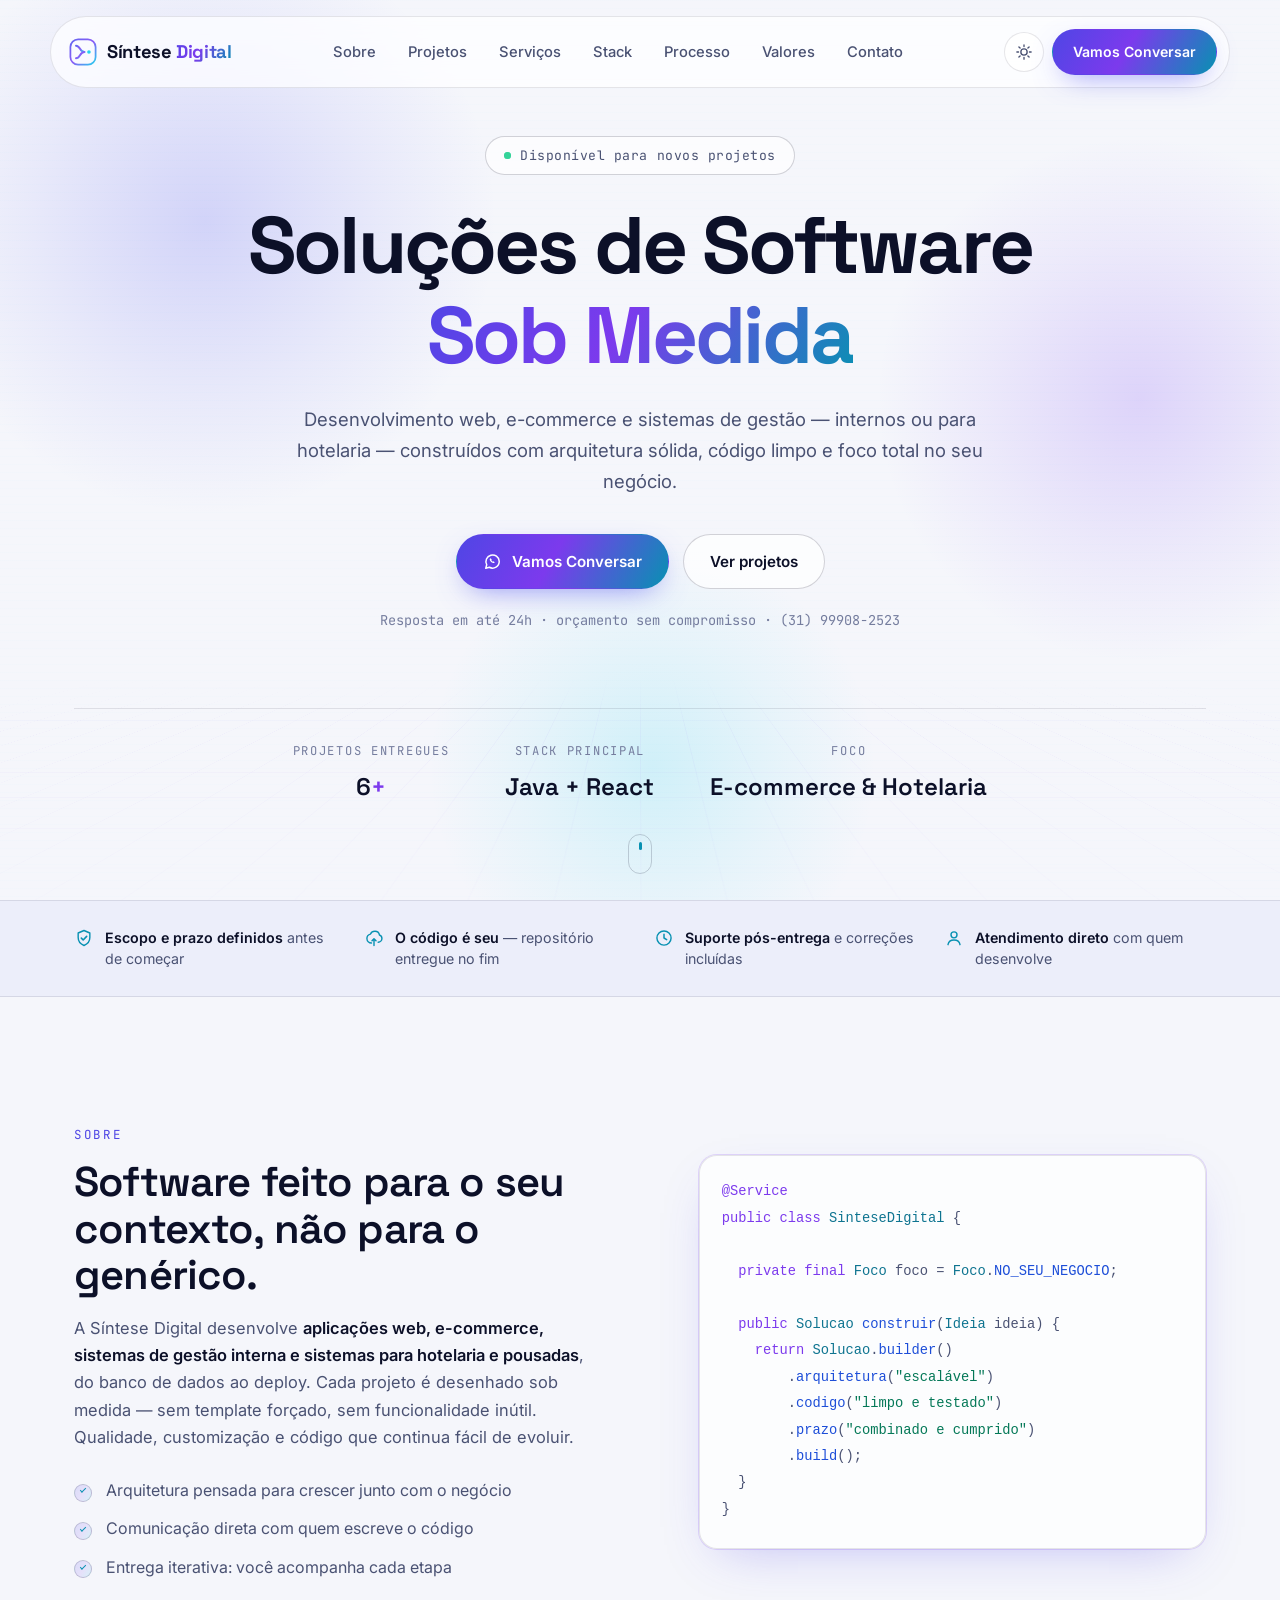
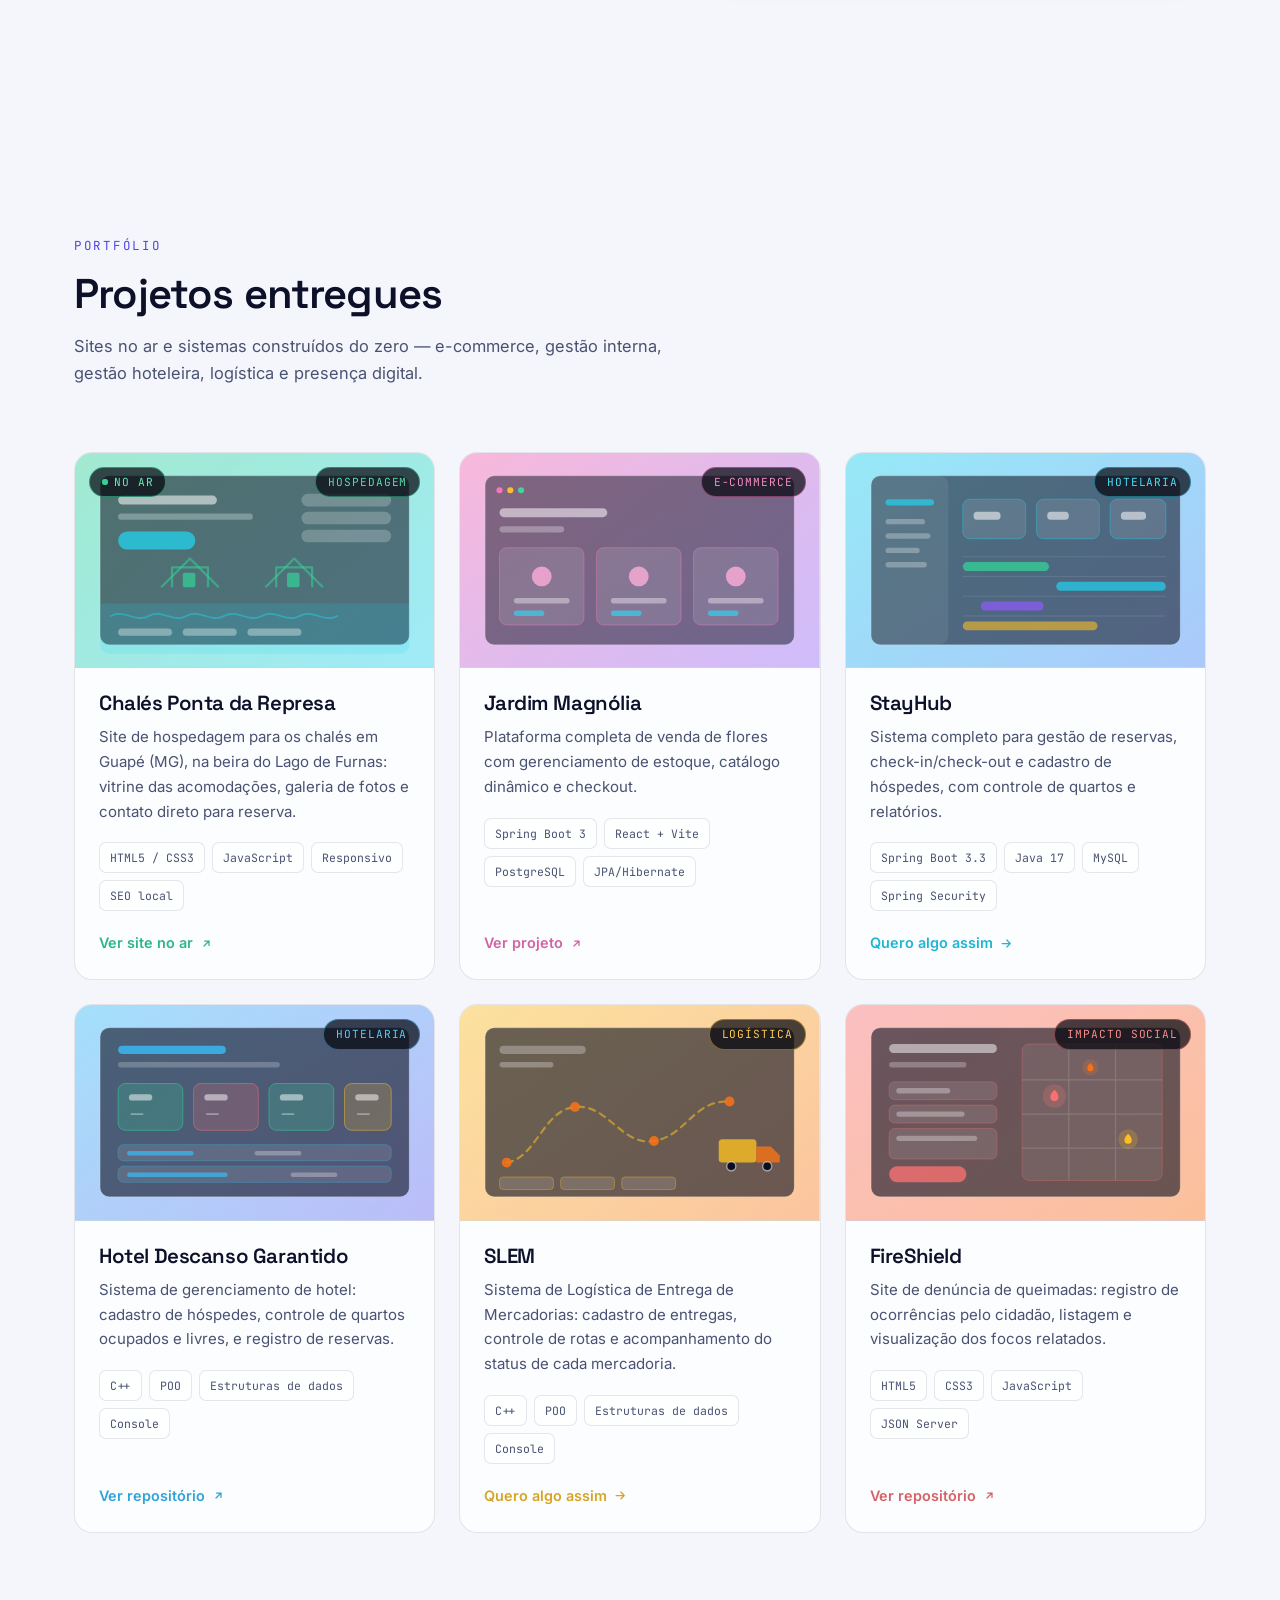
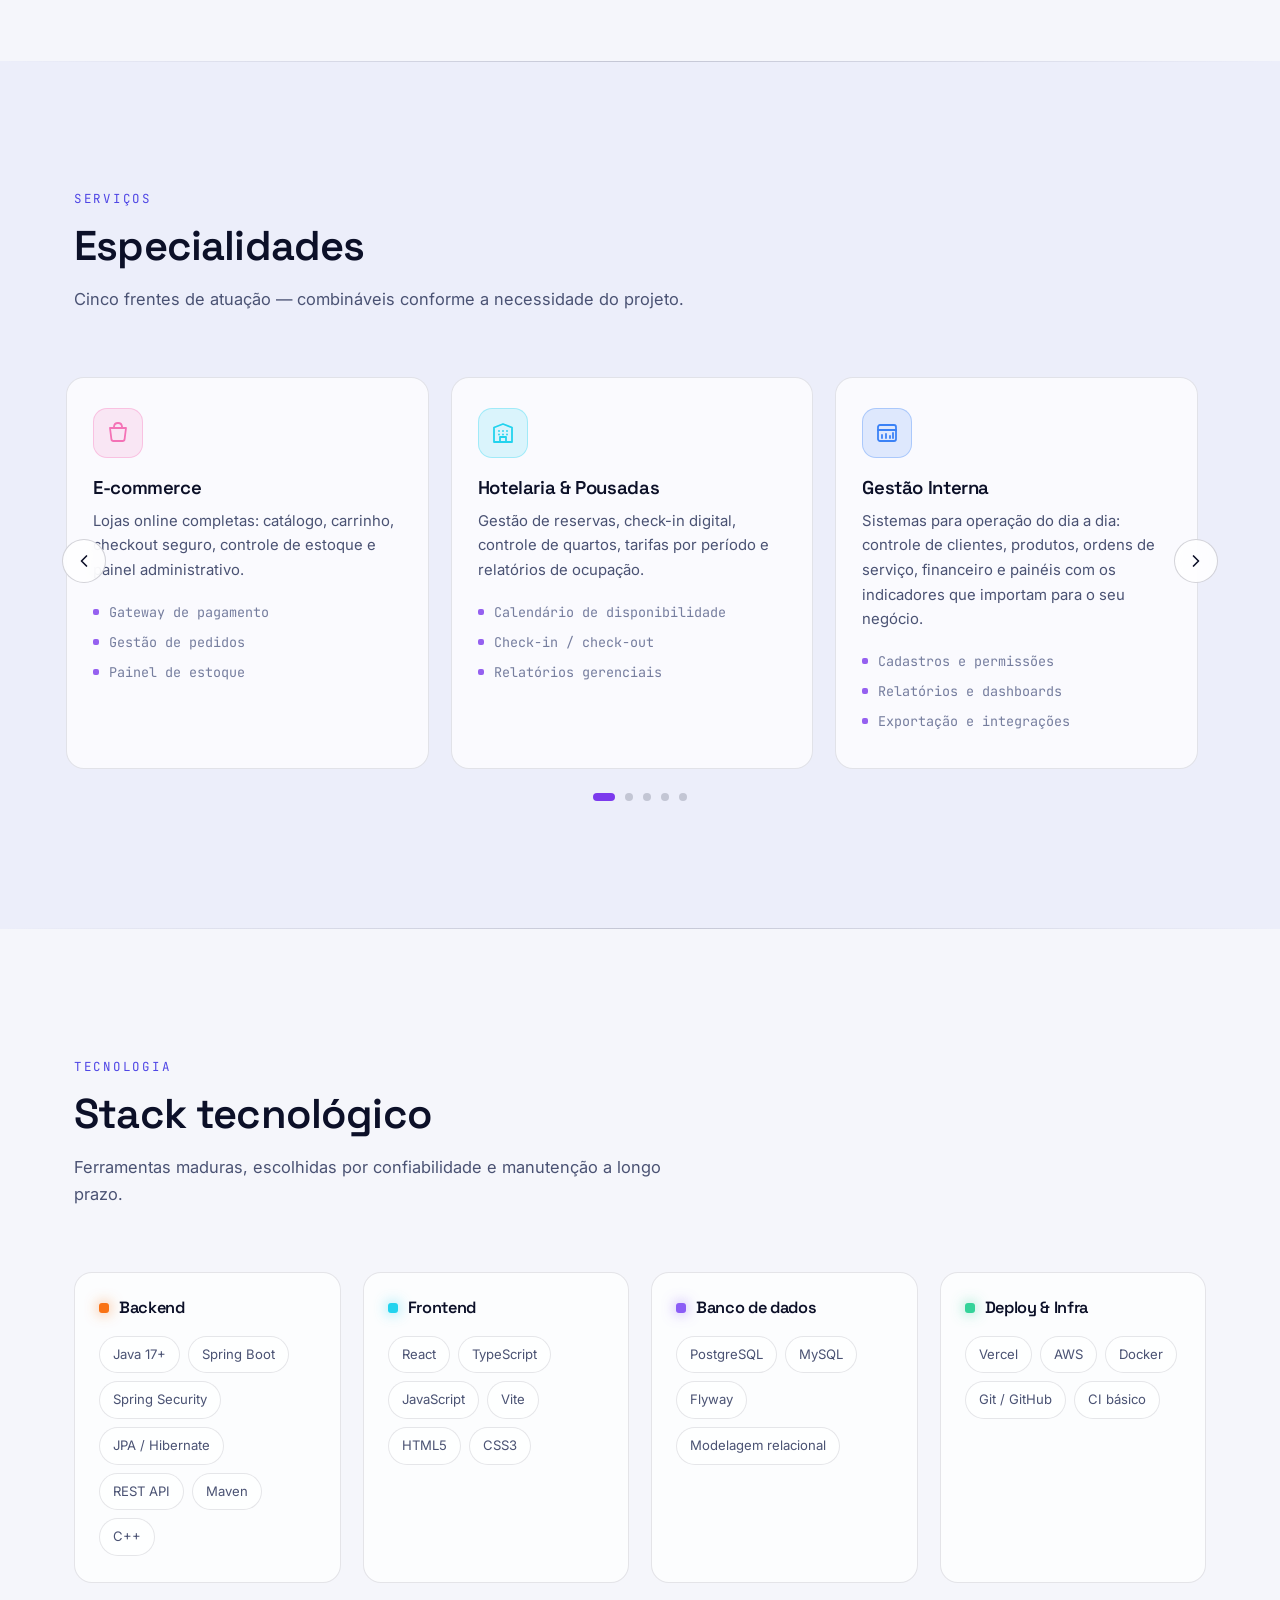
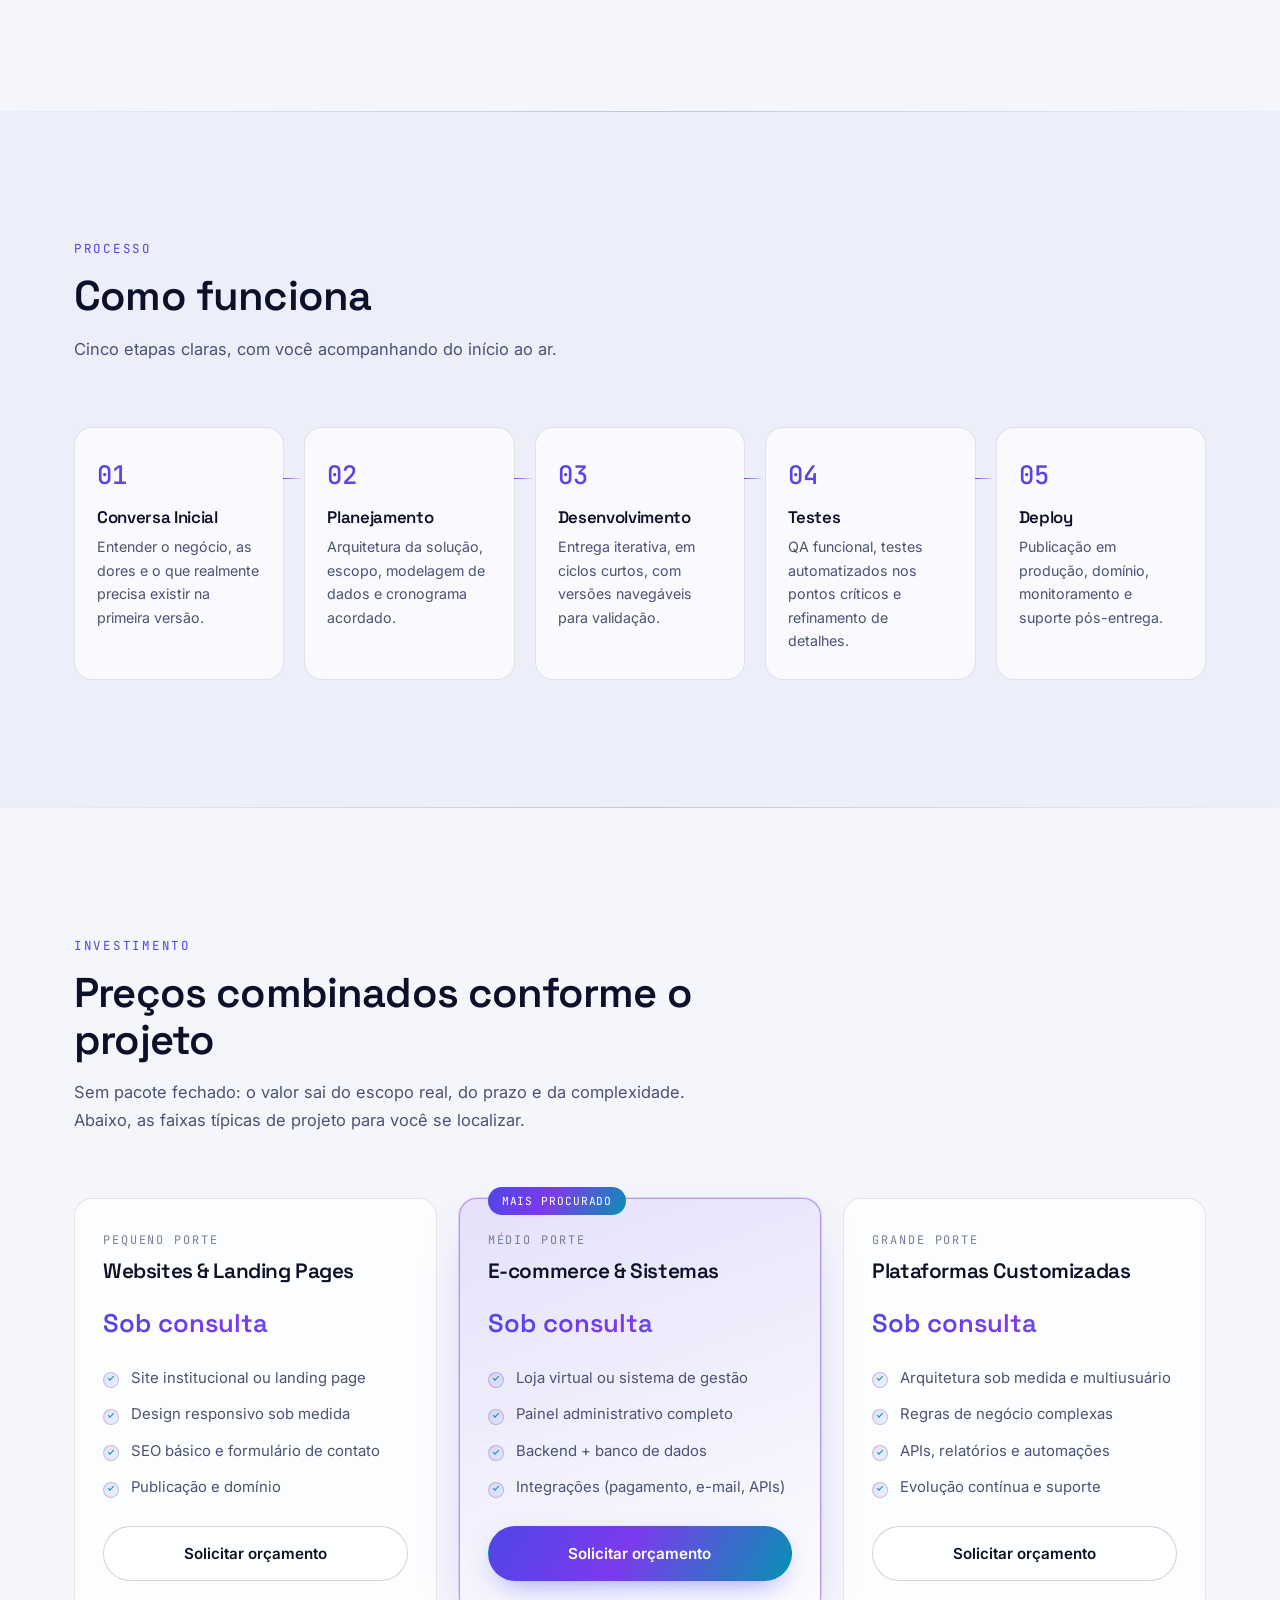
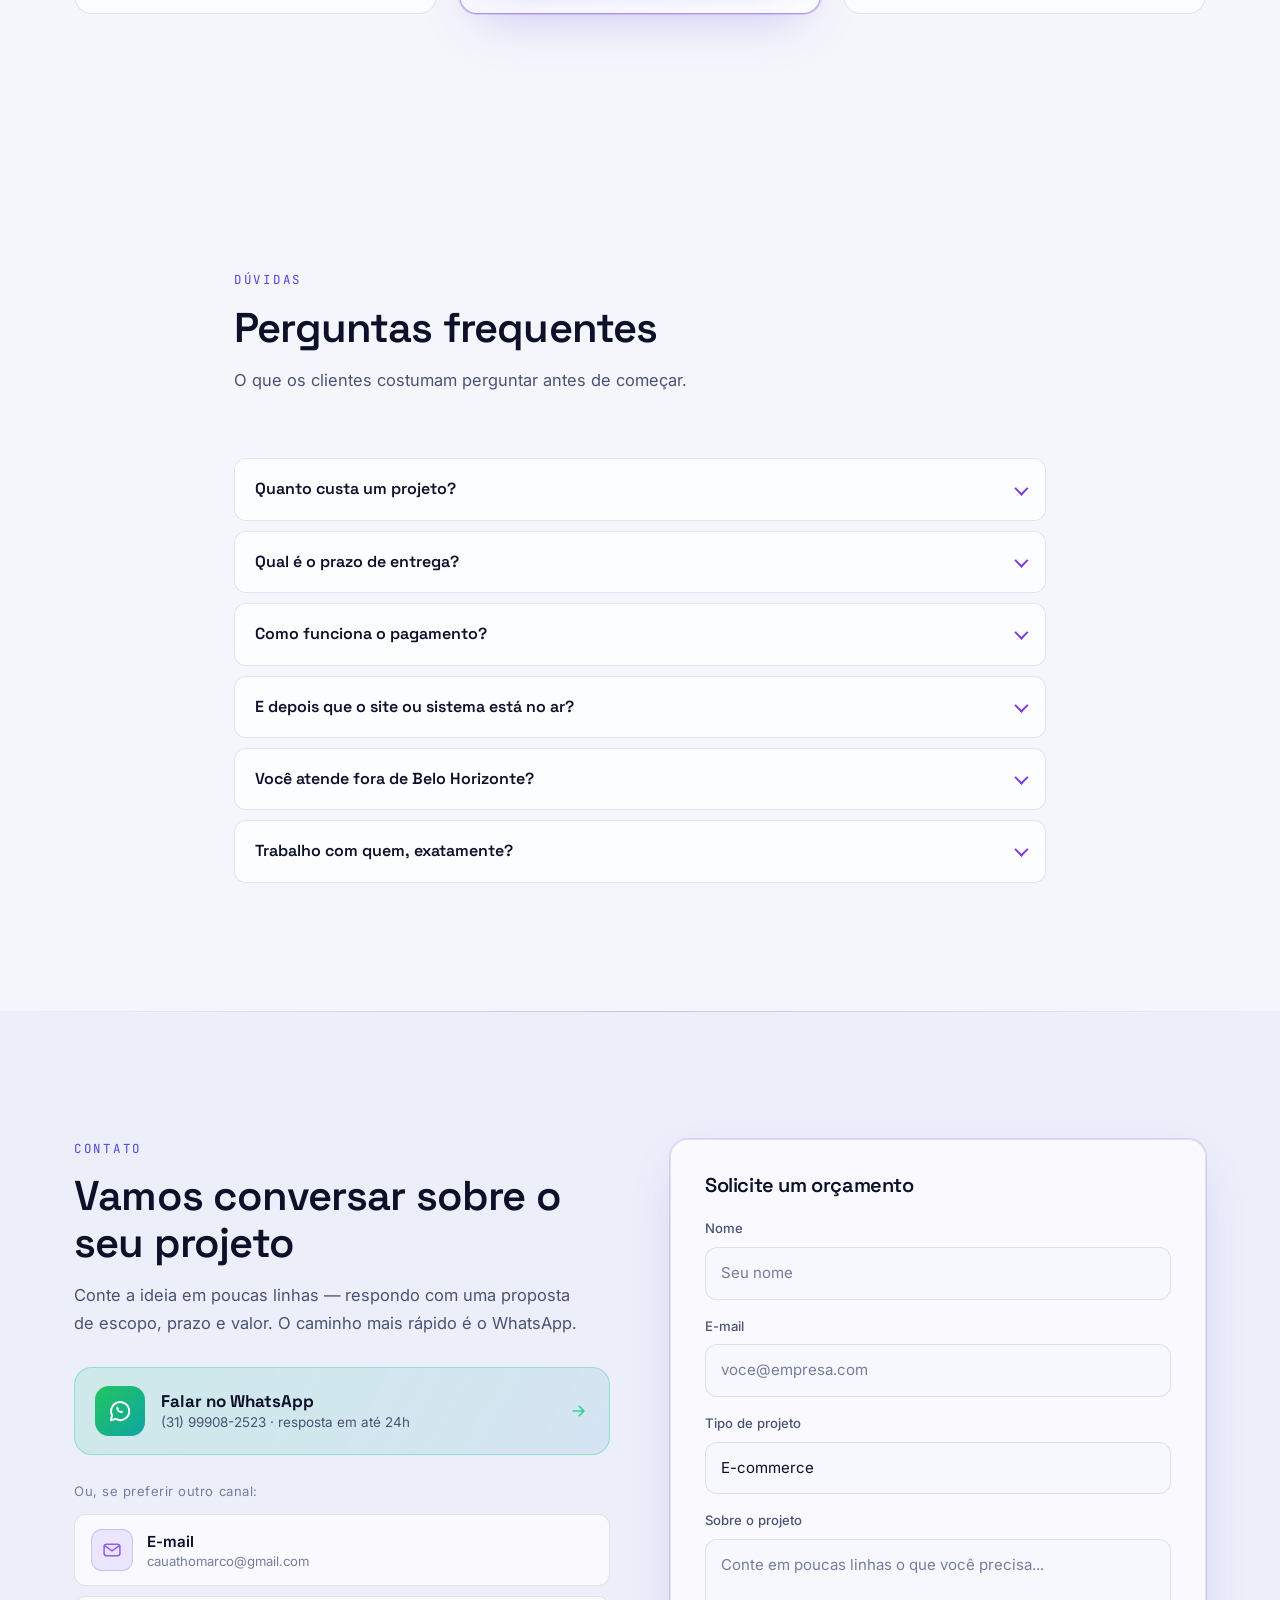
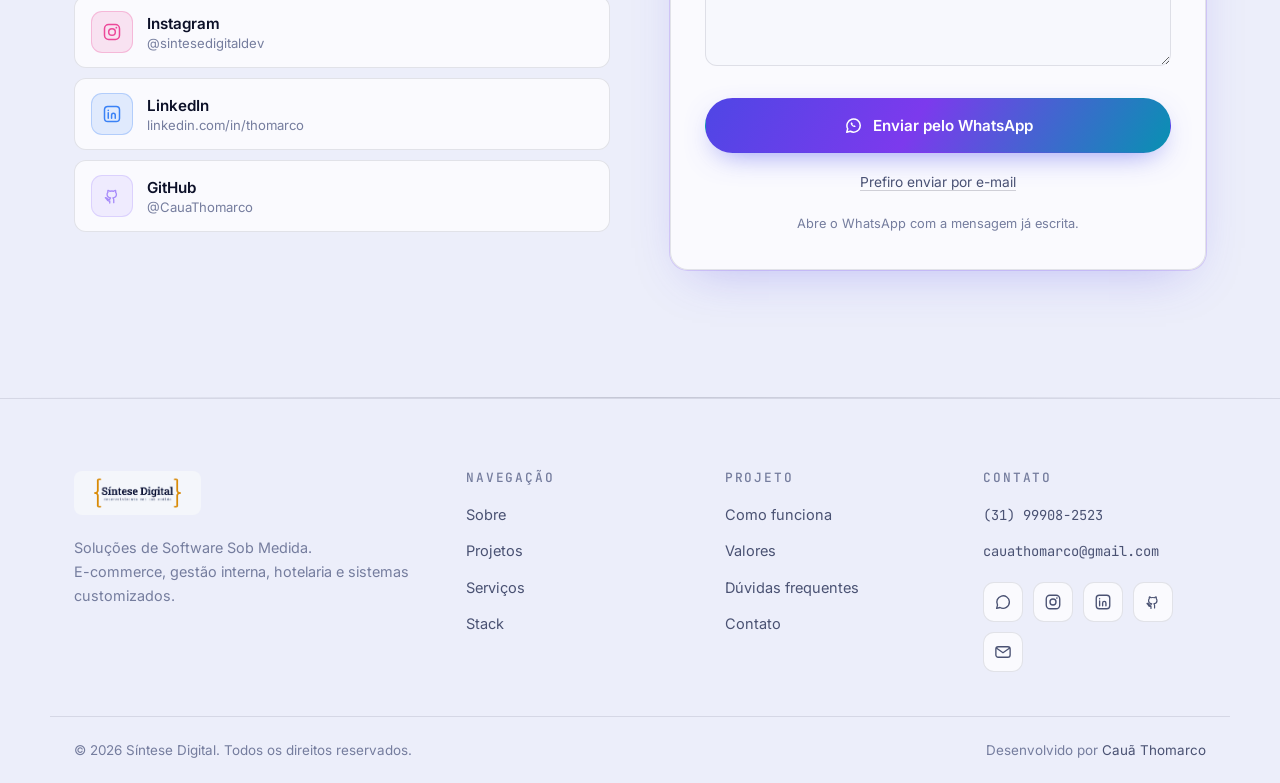
==== commit ae448665: "feat: Adicionado carrosel a parte de serviços" ====
--- a/index.html
+++ b/index.html
@@ -480,51 +480,65 @@
       <p class="section-desc">Cinco frentes de atuação — combináveis conforme a necessidade do projeto.</p>
     </header>
 
-    <div class="cards">
-      <article class="card glass reveal">
-        <div class="card-ico" style="--accent:#f472b6" aria-hidden="true">
-          <svg viewBox="0 0 24 24" width="24" height="24"><path d="M4 7h16l-1.4 11.2A2 2 0 0 1 16.6 20H7.4a2 2 0 0 1-2-1.8L4 7Zm4 0V5.6A4 4 0 0 1 12 2a4 4 0 0 1 4 3.6V7" fill="none" stroke="currentColor" stroke-width="1.8" stroke-linecap="round" stroke-linejoin="round"/></svg>
-        </div>
-        <h3>E-commerce</h3>
-        <p>Lojas online completas: catálogo, carrinho, checkout seguro, controle de estoque e painel administrativo.</p>
-        <ul class="mini-list"><li>Gateway de pagamento</li><li>Gestão de pedidos</li><li>Painel de estoque</li></ul>
-      </article>
-
-      <article class="card glass reveal" data-delay="1">
-        <div class="card-ico" style="--accent:#22d3ee" aria-hidden="true">
-          <svg viewBox="0 0 24 24" width="24" height="24"><path d="M3 21V6.5L12 3l9 3.5V21M3 21h18M9 21v-5h6v5M8 10h.01M12 10h.01M16 10h.01M8 13.5h.01M12 13.5h.01M16 13.5h.01" fill="none" stroke="currentColor" stroke-width="1.8" stroke-linecap="round" stroke-linejoin="round"/></svg>
-        </div>
-        <h3>Hotelaria &amp; Pousadas</h3>
-        <p>Gestão de reservas, check-in digital, controle de quartos, tarifas por período e relatórios de ocupação.</p>
-        <ul class="mini-list"><li>Calendário de disponibilidade</li><li>Check-in / check-out</li><li>Relatórios gerenciais</li></ul>
-      </article>
-
-      <article class="card glass reveal" data-delay="2">
-        <div class="card-ico" style="--accent:#3b82f6" aria-hidden="true">
-          <svg viewBox="0 0 24 24" width="24" height="24"><rect x="3" y="4" width="18" height="16" rx="2" fill="none" stroke="currentColor" stroke-width="1.8"/><path d="M3 9h18" fill="none" stroke="currentColor" stroke-width="1.8" stroke-linecap="round"/><path d="M7 14v3M11 13v4M15 15v2M18 12v5" fill="none" stroke="currentColor" stroke-width="1.8" stroke-linecap="round"/></svg>
-        </div>
-        <h3>Gestão Interna</h3>
-        <p>Sistemas para operação do dia a dia: controle de clientes, produtos, ordens de serviço, financeiro e painéis com os indicadores que importam para o seu negócio.</p>
-        <ul class="mini-list"><li>Cadastros e permissões</li><li>Relatórios e dashboards</li><li>Exportação e integrações</li></ul>
-      </article>
-
-      <article class="card glass reveal" data-delay="3">
-        <div class="card-ico" style="--accent:#8b5cf6" aria-hidden="true">
-          <svg viewBox="0 0 24 24" width="24" height="24"><circle cx="12" cy="12" r="9" fill="none" stroke="currentColor" stroke-width="1.8"/><path d="M3 12h18M12 3c2.5 2.6 3.8 5.6 3.8 9S14.5 18.4 12 21c-2.5-2.6-3.8-5.6-3.8-9S9.5 5.6 12 3Z" fill="none" stroke="currentColor" stroke-width="1.8" stroke-linecap="round"/></svg>
-        </div>
-        <h3>Websites Institucionais</h3>
-        <p>Landing pages e sites corporativos rápidos, responsivos e otimizados para conversão e busca orgânica.</p>
-        <ul class="mini-list"><li>Design sob medida</li><li>SEO técnico</li><li>Performance</li></ul>
-      </article>
-
-      <article class="card glass reveal" data-delay="4">
-        <div class="card-ico" style="--accent:#34d399" aria-hidden="true">
-          <svg viewBox="0 0 24 24" width="24" height="24"><path d="M10.3 3h3.4l.5 2.6 2.3 1.3 2.4-1 1.7 2.9-1.9 1.8V13l1.9 1.8-1.7 2.9-2.4-1-2.3 1.3-.5 2.6h-3.4l-.5-2.6L7.5 16l-2.4 1-1.7-2.9L5.3 13v-2.4L3.4 8.8l1.7-2.9 2.4 1 2.3-1.3.5-2.6Z" fill="none" stroke="currentColor" stroke-width="1.6" stroke-linejoin="round"/><circle cx="12" cy="11.9" r="2.6" fill="none" stroke="currentColor" stroke-width="1.6"/></svg>
-        </div>
-        <h3>Sistemas Customizados</h3>
-        <p>Backend robusto, APIs REST bem documentadas, autenticação e integrações — do controle de logística e entregas a fluxos de negócio fora do padrão.</p>
-        <ul class="mini-list"><li>Spring Security / JWT</li><li>Logística e entregas</li><li>Integrações e webhooks</li><li>Modelagem de dados</li></ul>
-      </article>
+    <div class="cards-carousel reveal" data-carrossel>
+      <button type="button" class="carrossel-btn carrossel-prev" aria-label="Especialidade anterior" data-carrossel-prev>
+        <svg viewBox="0 0 24 24" width="20" height="20" aria-hidden="true"><path d="M15 6l-6 6 6 6" fill="none" stroke="currentColor" stroke-width="2" stroke-linecap="round" stroke-linejoin="round"/></svg>
+      </button>
+
+      <div class="cards-viewport" data-carrossel-viewport>
+        <div class="cards" data-carrossel-track>
+          <article class="card glass">
+            <div class="card-ico" style="--accent:#f472b6" aria-hidden="true">
+              <svg viewBox="0 0 24 24" width="24" height="24"><path d="M4 7h16l-1.4 11.2A2 2 0 0 1 16.6 20H7.4a2 2 0 0 1-2-1.8L4 7Zm4 0V5.6A4 4 0 0 1 12 2a4 4 0 0 1 4 3.6V7" fill="none" stroke="currentColor" stroke-width="1.8" stroke-linecap="round" stroke-linejoin="round"/></svg>
+            </div>
+            <h3>E-commerce</h3>
+            <p>Lojas online completas: catálogo, carrinho, checkout seguro, controle de estoque e painel administrativo.</p>
+            <ul class="mini-list"><li>Gateway de pagamento</li><li>Gestão de pedidos</li><li>Painel de estoque</li></ul>
+          </article>
+
+          <article class="card glass">
+            <div class="card-ico" style="--accent:#22d3ee" aria-hidden="true">
+              <svg viewBox="0 0 24 24" width="24" height="24"><path d="M3 21V6.5L12 3l9 3.5V21M3 21h18M9 21v-5h6v5M8 10h.01M12 10h.01M16 10h.01M8 13.5h.01M12 13.5h.01M16 13.5h.01" fill="none" stroke="currentColor" stroke-width="1.8" stroke-linecap="round" stroke-linejoin="round"/></svg>
+            </div>
+            <h3>Hotelaria &amp; Pousadas</h3>
+            <p>Gestão de reservas, check-in digital, controle de quartos, tarifas por período e relatórios de ocupação.</p>
+            <ul class="mini-list"><li>Calendário de disponibilidade</li><li>Check-in / check-out</li><li>Relatórios gerenciais</li></ul>
+          </article>
+
+          <article class="card glass">
+            <div class="card-ico" style="--accent:#3b82f6" aria-hidden="true">
+              <svg viewBox="0 0 24 24" width="24" height="24"><rect x="3" y="4" width="18" height="16" rx="2" fill="none" stroke="currentColor" stroke-width="1.8"/><path d="M3 9h18" fill="none" stroke="currentColor" stroke-width="1.8" stroke-linecap="round"/><path d="M7 14v3M11 13v4M15 15v2M18 12v5" fill="none" stroke="currentColor" stroke-width="1.8" stroke-linecap="round"/></svg>
+            </div>
+            <h3>Gestão Interna</h3>
+            <p>Sistemas para operação do dia a dia: controle de clientes, produtos, ordens de serviço, financeiro e painéis com os indicadores que importam para o seu negócio.</p>
+            <ul class="mini-list"><li>Cadastros e permissões</li><li>Relatórios e dashboards</li><li>Exportação e integrações</li></ul>
+          </article>
+
+          <article class="card glass">
+            <div class="card-ico" style="--accent:#8b5cf6" aria-hidden="true">
+              <svg viewBox="0 0 24 24" width="24" height="24"><circle cx="12" cy="12" r="9" fill="none" stroke="currentColor" stroke-width="1.8"/><path d="M3 12h18M12 3c2.5 2.6 3.8 5.6 3.8 9S14.5 18.4 12 21c-2.5-2.6-3.8-5.6-3.8-9S9.5 5.6 12 3Z" fill="none" stroke="currentColor" stroke-width="1.8" stroke-linecap="round"/></svg>
+            </div>
+            <h3>Websites Institucionais</h3>
+            <p>Landing pages e sites corporativos rápidos, responsivos e otimizados para conversão e busca orgânica.</p>
+            <ul class="mini-list"><li>Design sob medida</li><li>SEO técnico</li><li>Performance</li></ul>
+          </article>
+
+          <article class="card glass">
+            <div class="card-ico" style="--accent:#34d399" aria-hidden="true">
+              <svg viewBox="0 0 24 24" width="24" height="24"><path d="M10.3 3h3.4l.5 2.6 2.3 1.3 2.4-1 1.7 2.9-1.9 1.8V13l1.9 1.8-1.7 2.9-2.4-1-2.3 1.3-.5 2.6h-3.4l-.5-2.6L7.5 16l-2.4 1-1.7-2.9L5.3 13v-2.4L3.4 8.8l1.7-2.9 2.4 1 2.3-1.3.5-2.6Z" fill="none" stroke="currentColor" stroke-width="1.6" stroke-linejoin="round"/><circle cx="12" cy="11.9" r="2.6" fill="none" stroke="currentColor" stroke-width="1.6"/></svg>
+            </div>
+            <h3>Sistemas Customizados</h3>
+            <p>Backend robusto, APIs REST bem documentadas, autenticação e integrações — do controle de logística e entregas a fluxos de negócio fora do padrão.</p>
+            <ul class="mini-list"><li>Spring Security / JWT</li><li>Logística e entregas</li><li>Integrações e webhooks</li><li>Modelagem de dados</li></ul>
+          </article>
+        </div>
+      </div>
+
+      <button type="button" class="carrossel-btn carrossel-next" aria-label="Próxima especialidade" data-carrossel-next>
+        <svg viewBox="0 0 24 24" width="20" height="20" aria-hidden="true"><path d="M9 6l6 6-6 6" fill="none" stroke="currentColor" stroke-width="2" stroke-linecap="round" stroke-linejoin="round"/></svg>
+      </button>
+
+      <div class="carrossel-dots" role="tablist" aria-label="Escolher especialidade" data-carrossel-dots></div>
     </div>
   </div>
 </section>
--- a/styles.css
+++ b/styles.css
@@ -828,6 +828,111 @@
   border-radius: 2px;
   background: var(--accent, var(--violet));
   opacity: .8;
+}
+
+/* ---------- Carrossel de especialidades ----------
+   Scroll-snap horizontal como base (funciona sem JS, com toque, com teclado).
+   O JS só adiciona botões, dots e liga o clique ao scroll. */
+.cards-carousel { position: relative; }
+
+.cards-viewport {
+  overflow-x: auto;
+  overflow-y: hidden;
+  scroll-snap-type: x mandatory;
+  scroll-behavior: smooth;
+  scrollbar-width: none;
+  -ms-overflow-style: none;
+  /* respiro para o glow/borda do card não ser cortado pelo overflow */
+  margin: -8px;
+  padding: 8px;
+}
+.cards-viewport::-webkit-scrollbar { display: none; }
+
+.cards-carousel .cards {
+  display: flex;
+  grid-template-columns: unset;
+  gap: 22px;
+}
+
+.cards-carousel .card {
+  scroll-snap-align: start;
+  flex: 0 0 calc((100% - 44px) / 3);
+  min-width: 0;
+}
+
+@media (max-width: 1024px) {
+  .cards-carousel .card { flex-basis: calc((100% - 22px) / 2); }
+}
+@media (max-width: 640px) {
+  .cards-carousel .card { flex-basis: 100%; }
+}
+
+.carrossel-btn {
+  position: absolute;
+  top: calc(50% - 24px);
+  transform: translateY(-50%);
+  z-index: 5;
+  width: 44px; height: 44px;
+  border-radius: 50%;
+  background: color-mix(in srgb, var(--surface-solid) 85%, transparent);
+  border: 1px solid var(--border-strong);
+  color: var(--text);
+  cursor: pointer;
+  display: grid;
+  place-items: center;
+  backdrop-filter: blur(10px);
+  -webkit-backdrop-filter: blur(10px);
+  transition: background var(--t), border-color var(--t), transform var(--t) var(--ease), opacity var(--t);
+  box-shadow: var(--shadow);
+}
+.carrossel-btn:hover {
+  border-color: var(--violet);
+  color: var(--violet);
+  transform: translateY(-50%) scale(1.06);
+}
+.carrossel-btn:focus-visible {
+  outline: 2px solid var(--violet);
+  outline-offset: 3px;
+}
+.carrossel-btn[disabled] {
+  opacity: 0;
+  pointer-events: none;
+}
+.carrossel-prev { left: -12px; }
+.carrossel-next { right: -12px; }
+
+@media (max-width: 860px) {
+  .carrossel-btn { display: none; }
+}
+
+.carrossel-dots {
+  display: flex;
+  justify-content: center;
+  gap: 10px;
+  margin-top: 24px;
+}
+.carrossel-dot {
+  width: 8px; height: 8px;
+  border-radius: 50%;
+  border: 0;
+  padding: 0;
+  background: var(--border-strong);
+  cursor: pointer;
+  transition: background var(--t), transform var(--t) var(--ease), width var(--t);
+}
+.carrossel-dot:hover { background: color-mix(in srgb, var(--violet) 60%, var(--border-strong)); }
+.carrossel-dot[aria-current="true"] {
+  background: var(--violet);
+  width: 22px;
+  border-radius: 4px;
+}
+.carrossel-dot:focus-visible {
+  outline: 2px solid var(--violet);
+  outline-offset: 3px;
+}
+
+@media (prefers-reduced-motion: reduce) {
+  .cards-viewport { scroll-behavior: auto; }
 }
 
 /* ---------- Stack ---------- */
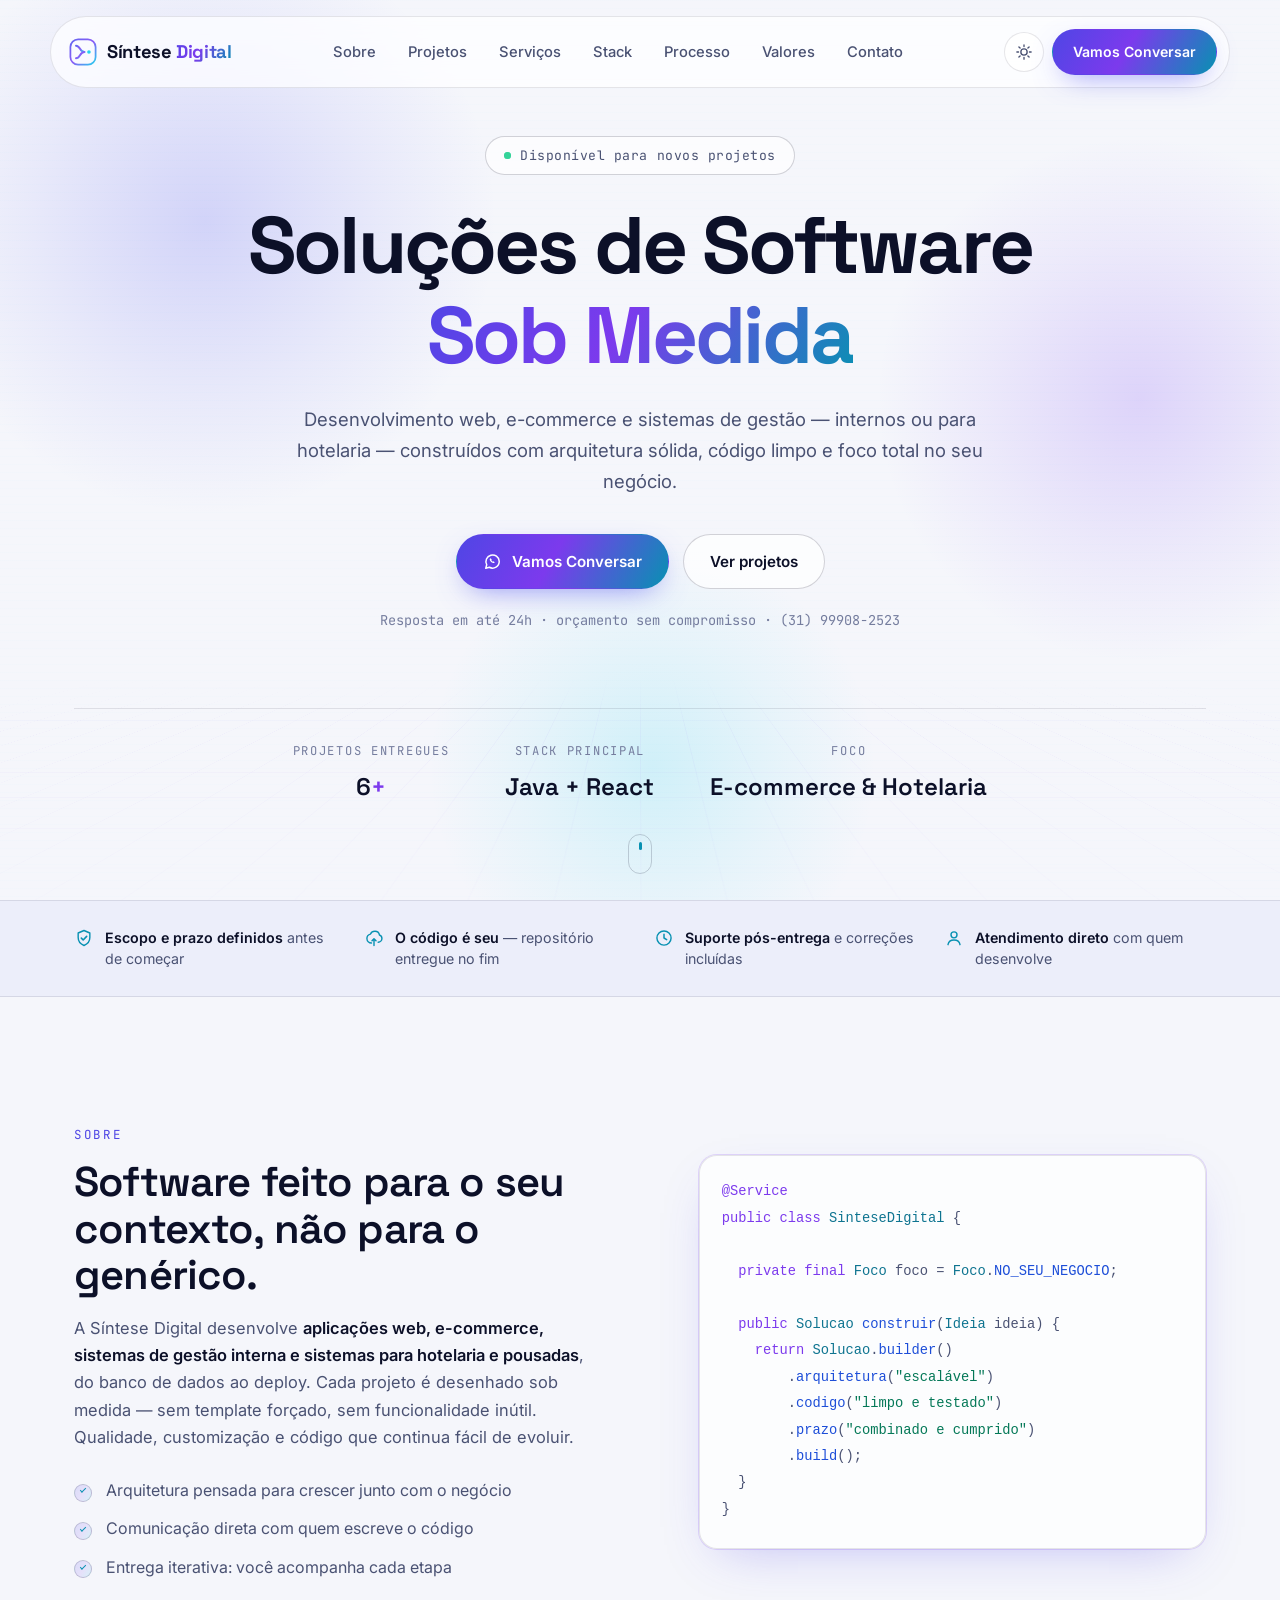
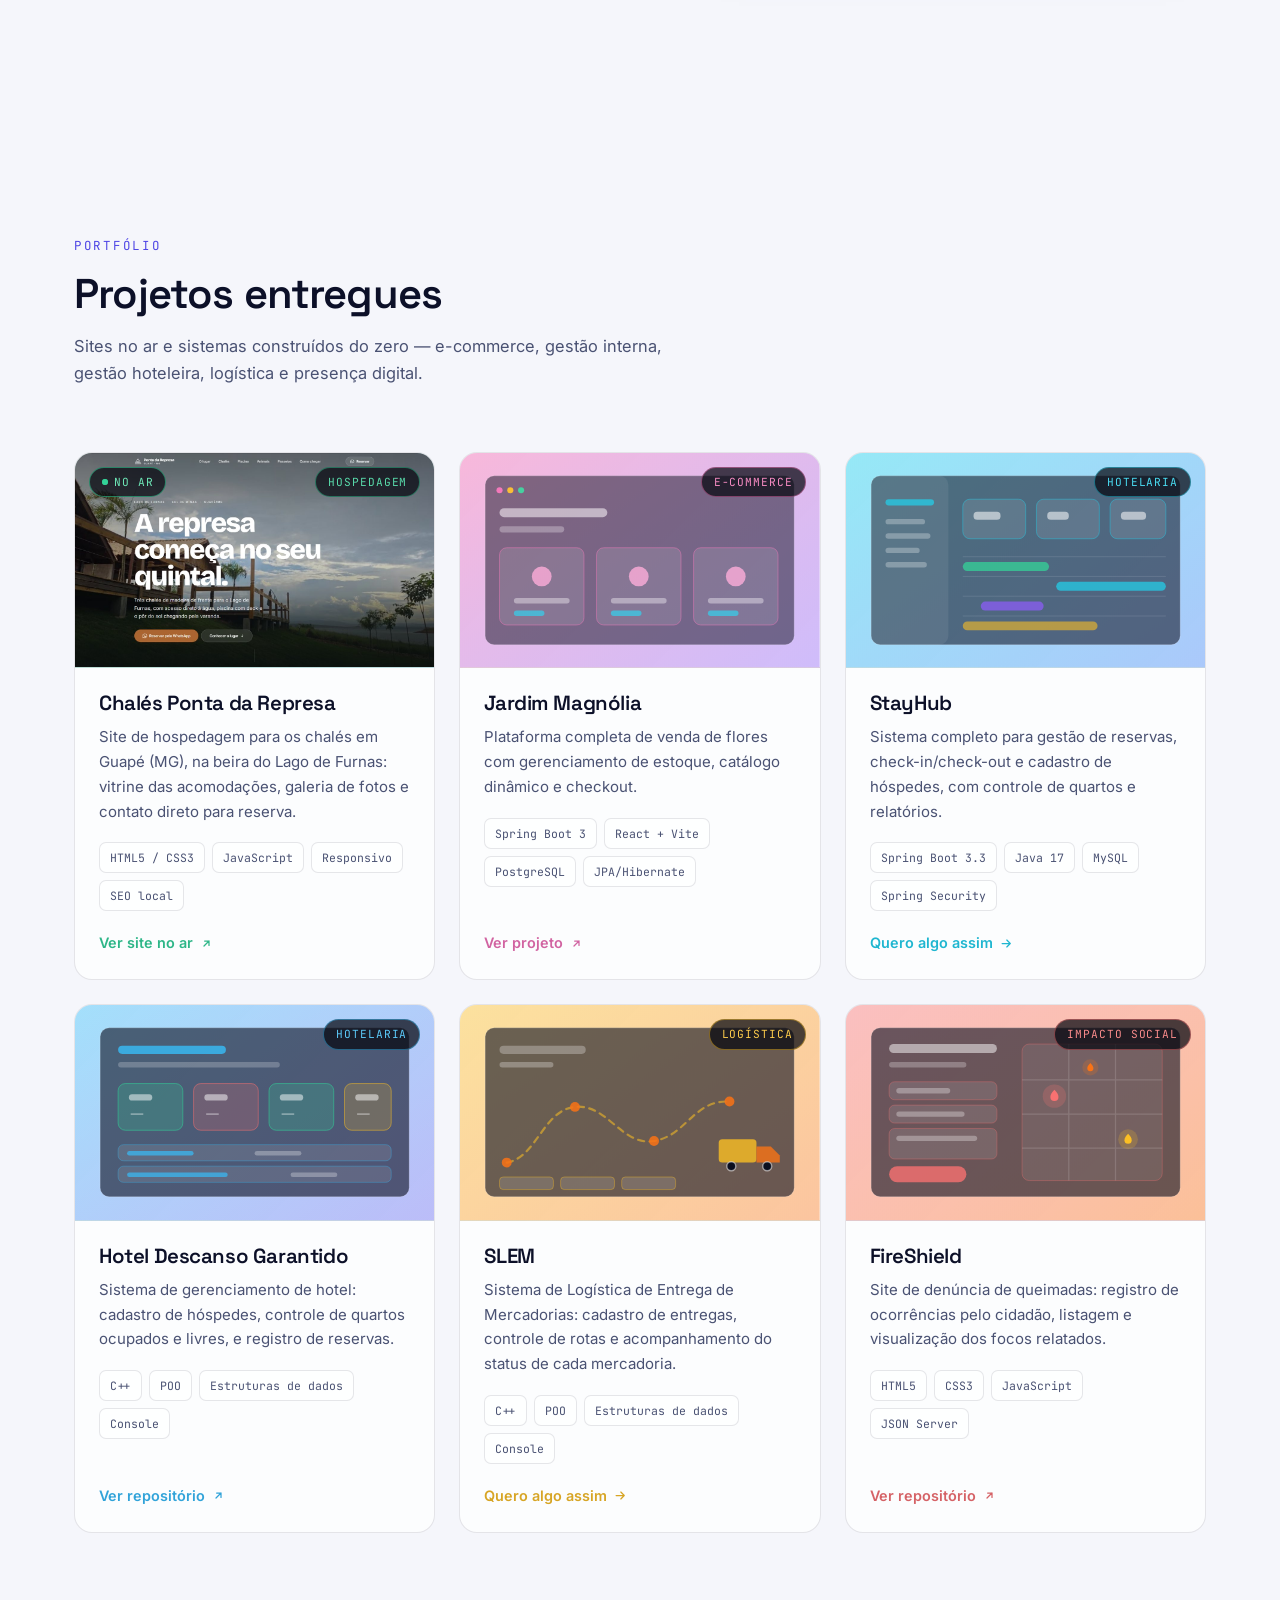
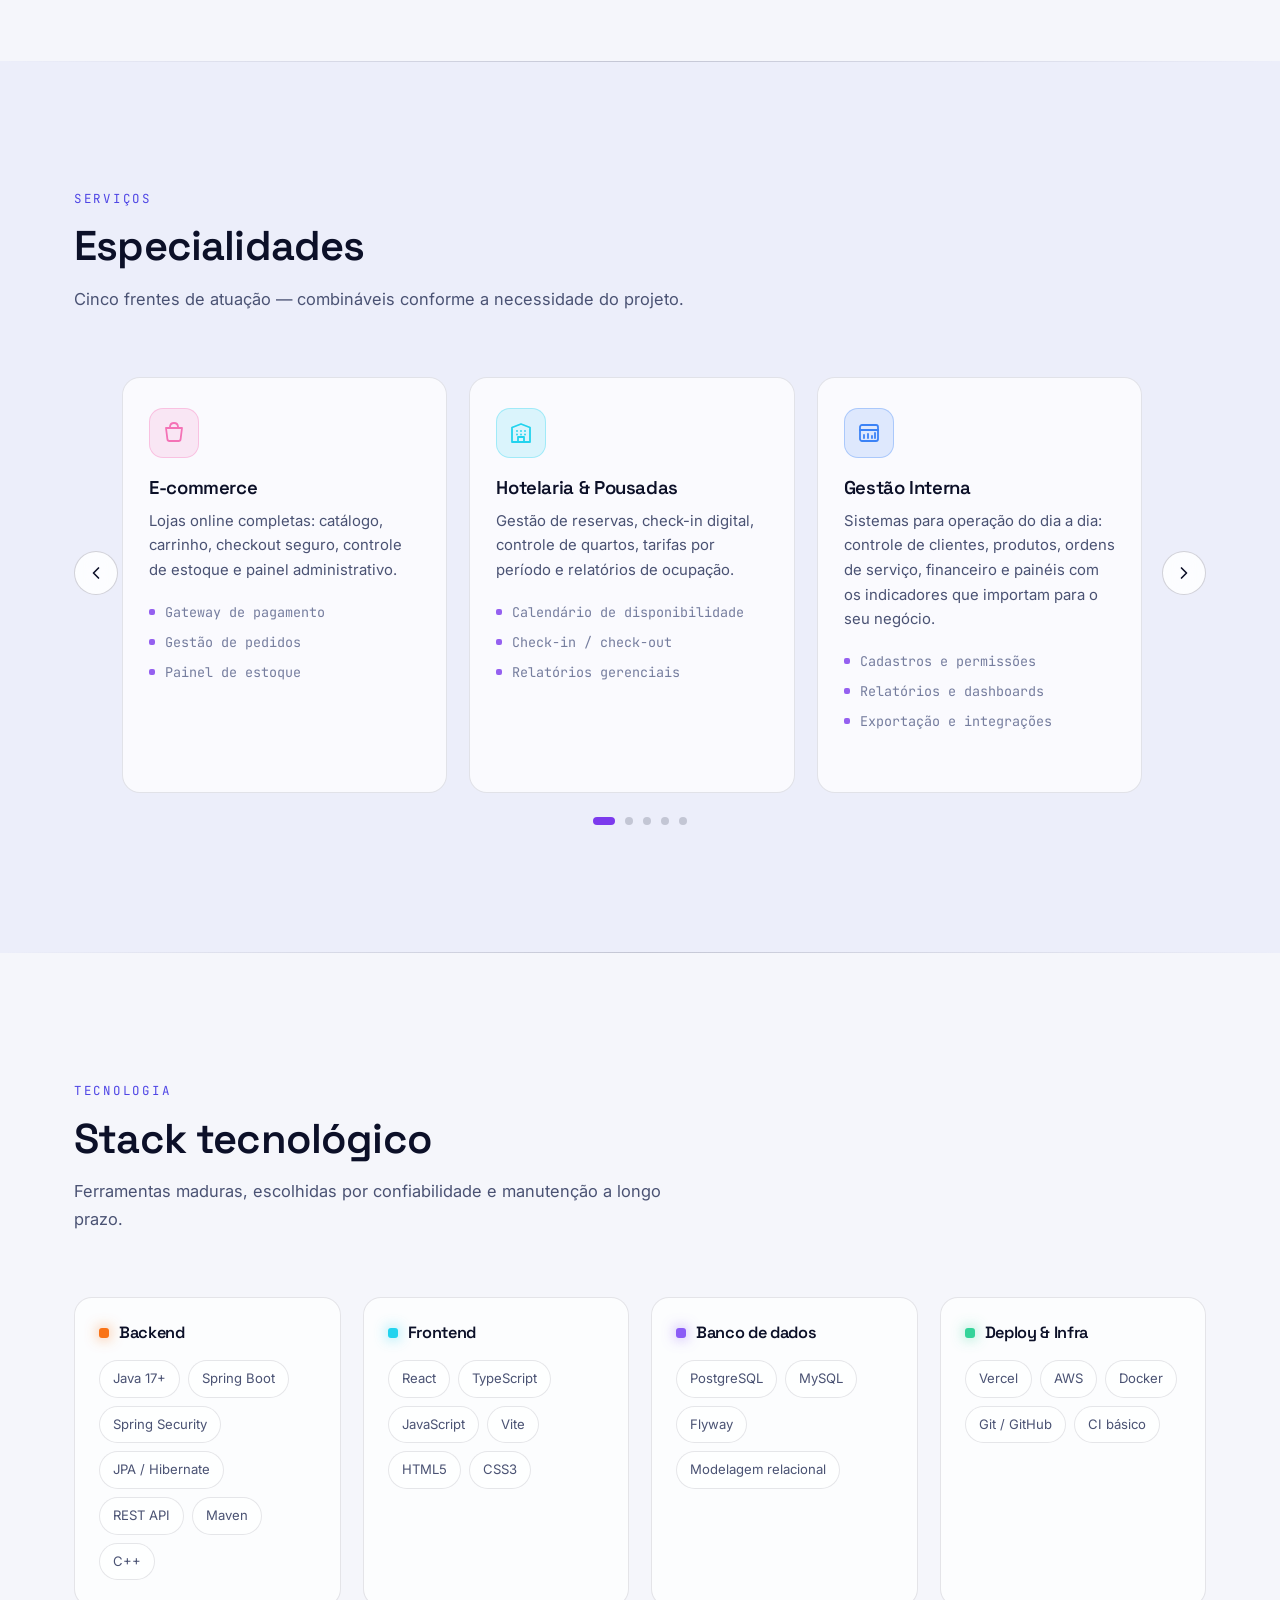
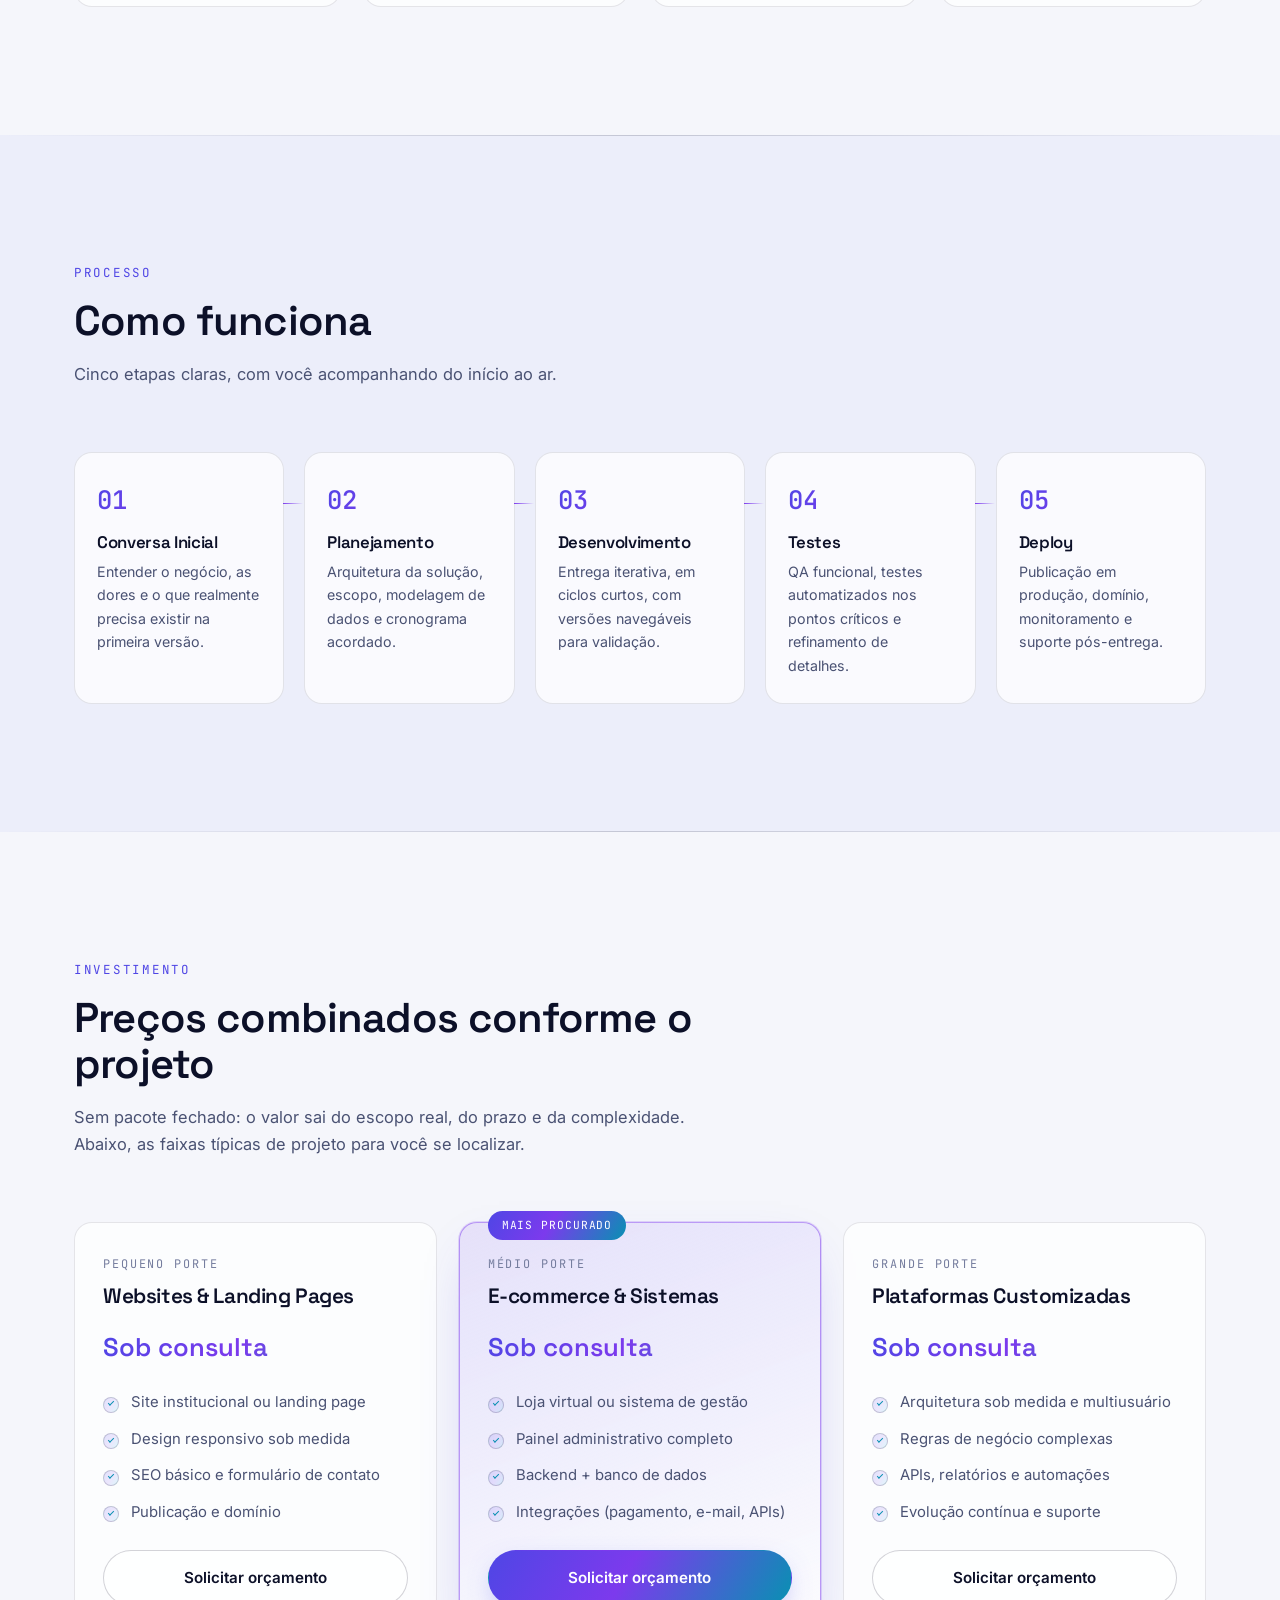
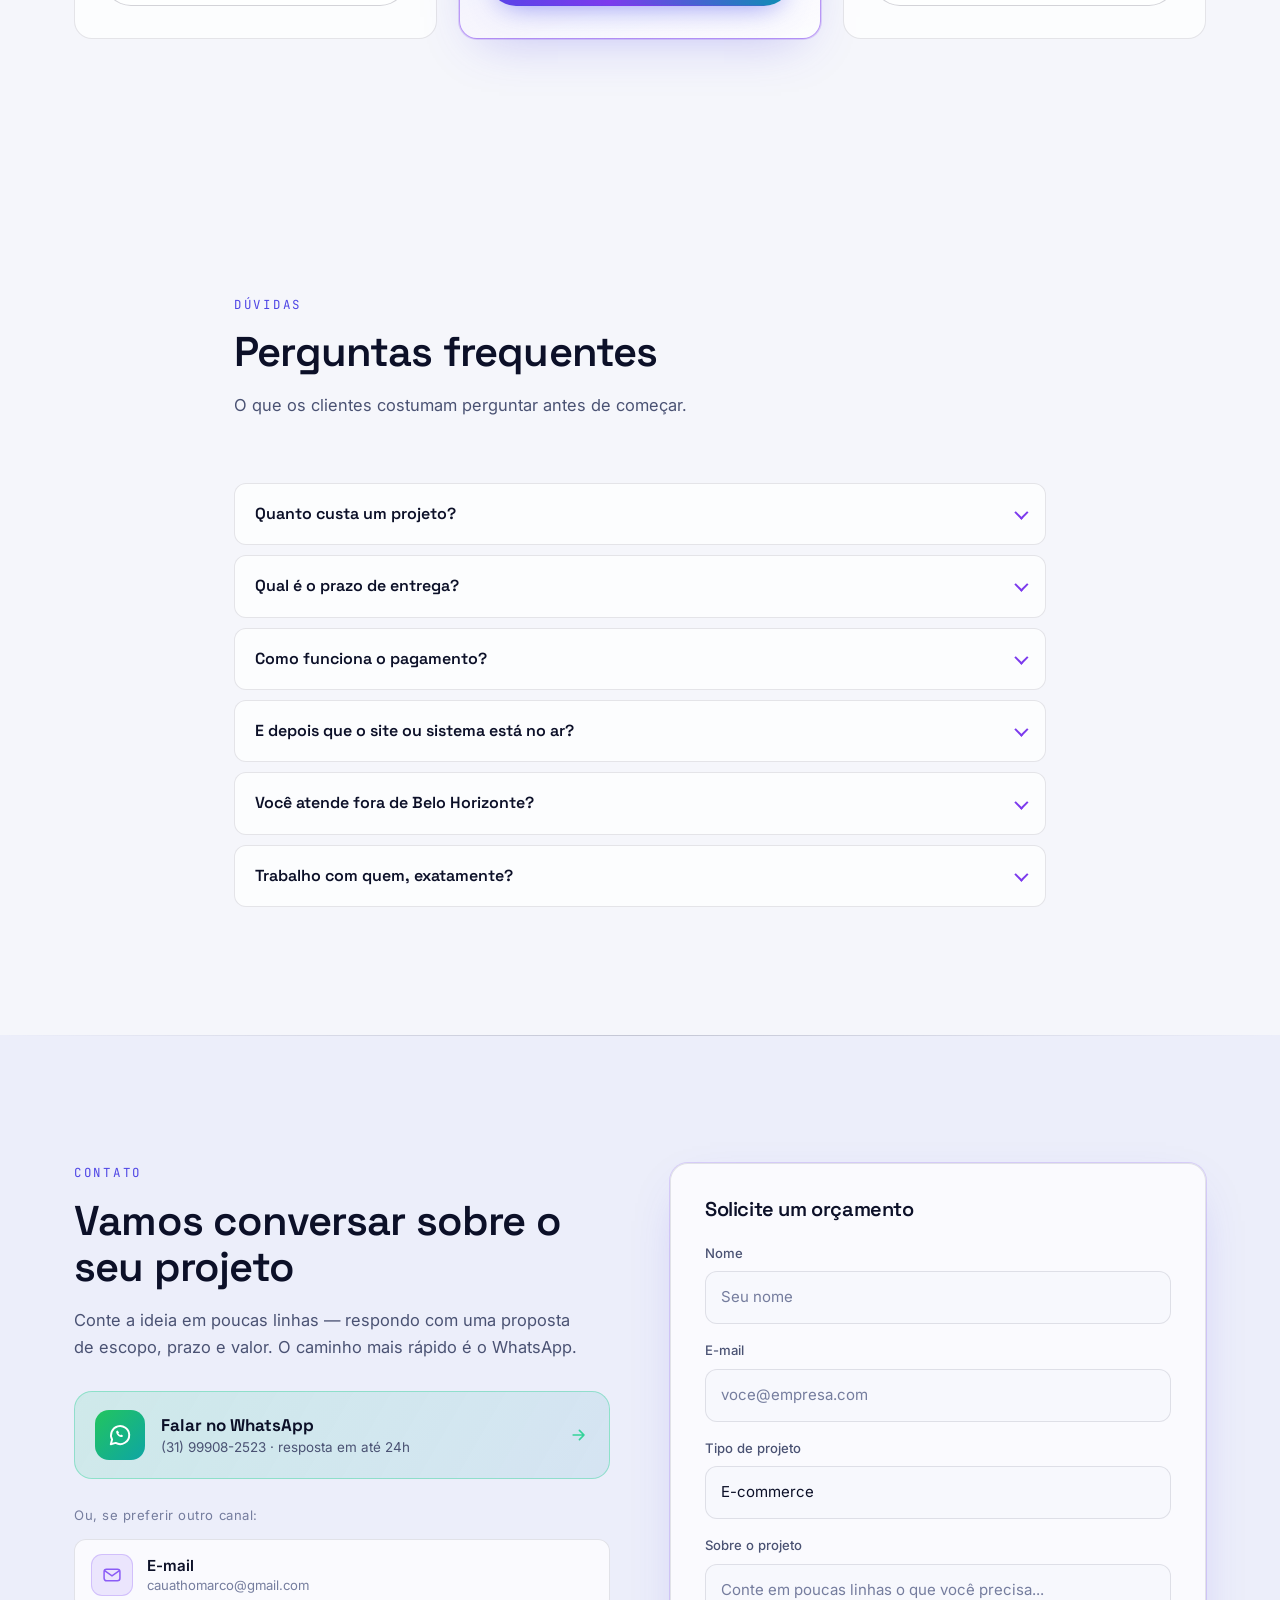
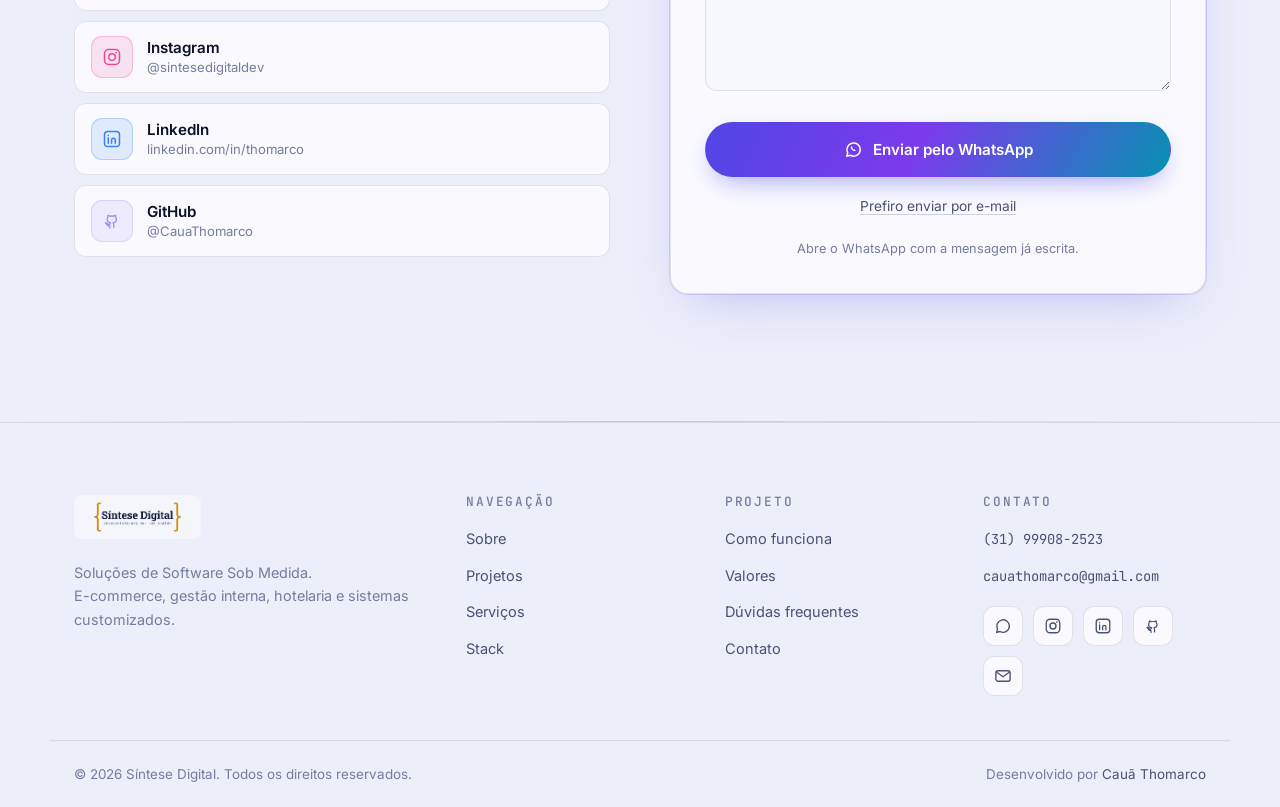
==== commit a139b686: "feat: Correção da seta encima da escrita em serviços" ====
--- a/index.html
+++ b/index.html
@@ -22,7 +22,7 @@
 })();
 </script>
 <meta name="keywords" content="desenvolvimento de software, e-commerce, sistema hoteleiro, pousadas, Spring Boot, React, Java, Síntese Digital">
-<link rel="canonical" href="https://sintese-digital.pages.dev/">
+<link rel="canonical" href="https://sintesedigitaldev.com.br/">
 
 <!-- Open Graph / redes sociais -->
 <meta property="og:type" content="website">
@@ -30,19 +30,21 @@
 <meta property="og:site_name" content="Síntese Digital">
 <meta property="og:title" content="Síntese Digital — Soluções de Software Sob Medida">
 <meta property="og:description" content="E-commerce, sistemas de gestão interna, sistemas para hotelaria, sites institucionais e APIs sob medida. Do planejamento ao deploy.">
-<meta property="og:url" content="https://sintese-digital.pages.dev/">
-<meta property="og:image" content="https://sintese-digital.pages.dev/img/logo-horizontal-escura.png">
+<meta property="og:url" content="https://sintesedigitaldev.com.br/">
+<meta property="og:image" content="https://sintesedigitaldev.com.br/img/logo-horizontal-escura.png">
 <meta property="og:image:width" content="2200">
 <meta property="og:image:height" content="760">
 <meta property="og:image:alt" content="Síntese Digital — desenvolvimento web sob medida">
 <meta name="twitter:card" content="summary_large_image">
-<meta name="twitter:image" content="https://sintese-digital.pages.dev/img/logo-horizontal-escura.png">
+<meta name="twitter:image" content="https://sintesedigitaldev.com.br/img/logo-horizontal-escura.png">
 <meta name="twitter:image:alt" content="Síntese Digital — desenvolvimento web sob medida">
 
 <link rel="icon" href="data:image/svg+xml,%3Csvg xmlns='http://www.w3.org/2000/svg' viewBox='0 0 64 64'%3E%3Crect width='64' height='64' rx='16' fill='%230b0e1e'/%3E%3Cpath d='M17 19c14 0 12 13 24 13' stroke='%238b5cf6' stroke-width='6' fill='none' stroke-linecap='round'/%3E%3Cpath d='M17 45c14 0 12-13 24-13' stroke='%236366f1' stroke-width='6' fill='none' stroke-linecap='round'/%3E%3Ccircle cx='44' cy='32' r='5' fill='%2322d3ee'/%3E%3C/svg%3E">
 
 <!-- O CSS do site vem primeiro e é o único que bloqueia a pintura. -->
-<link rel="stylesheet" href="styles.css">
+<!-- ?v= é cache-busting manual: bumpar a data a cada deploy que mexe no CSS/JS
+     (o _headers guarda CSS e JS por 1h, senão a mudança só aparece depois) -->
+<link rel="stylesheet" href="styles.css?v=20260805">
 
 <!-- Fontes num <link> comum travavam a primeira pintura até o Google
      responder. Com media="print" o navegador baixa sem bloquear e o onload
@@ -64,9 +66,9 @@
   "@type": "ProfessionalService",
   "name": "Síntese Digital",
   "description": "Desenvolvimento de software sob medida: e-commerce, sistemas de gestão interna, sistemas para hotelaria e pousadas, sites institucionais e APIs.",
-  "url": "https://sintese-digital.pages.dev/",
-  "image": "https://sintese-digital.pages.dev/img/logo-horizontal-escura.png",
-  "logo": "https://sintese-digital.pages.dev/img/logo-horizontal-escura.png",
+  "url": "https://sintesedigitaldev.com.br/",
+  "image": "https://sintesedigitaldev.com.br/img/logo-horizontal-escura.png",
+  "logo": "https://sintesedigitaldev.com.br/img/logo-horizontal-escura.png",
   "areaServed": "BR",
   "founder": { "@type": "Person", "name": "Cauã Thomarco" },
   "knowsAbout": ["Java", "Spring Boot", "React", "PostgreSQL", "MySQL", "E-commerce", "Sistemas de gestão interna", "Sistemas de gestão hoteleira"],
@@ -246,23 +248,8 @@
       <!-- Chalés Ponta da Represa — site publicado -->
       <article class="project glass reveal" style="--accent:#34d399; --accent-2:#22d3ee">
         <div class="project-visual">
-          <svg viewBox="0 0 400 240" role="img" aria-label="Mockup do site dos Chalés Ponta da Represa" preserveAspectRatio="xMidYMid slice">
-            <defs><linearGradient id="p5" x1="0" y1="0" x2="1" y2="1"><stop offset="0" stop-color="#34d399" stop-opacity=".3"/><stop offset="1" stop-color="#22d3ee" stop-opacity=".28"/></linearGradient></defs>
-            <rect width="400" height="240" fill="url(#p5)"/>
-            <rect x="28" y="26" width="344" height="188" rx="10" fill="#0b0e1e" fill-opacity=".55" stroke="#fff" stroke-opacity=".18"/>
-            <path d="M28 168h344v46a10 10 0 0 1-10 10H38a10 10 0 0 1-10-10Z" fill="#22d3ee" fill-opacity=".16"/>
-            <g stroke="#34d399" stroke-opacity=".55" fill="none" stroke-width="2.5" stroke-linejoin="round">
-              <path d="M96 150 128 118l32 32"/><path d="M108 150v-22h40v22"/>
-              <path d="M212 150 244 118l32 32"/><path d="M224 150v-22h40v22"/>
-            </g>
-            <g fill="#34d399" fill-opacity=".7"><rect x="120" y="134" width="14" height="16" rx="2"/><rect x="236" y="134" width="14" height="16" rx="2"/></g>
-            <g stroke="#22d3ee" stroke-opacity=".45" fill="none" stroke-width="2" stroke-linecap="round"><path d="M40 182c14-8 28 8 42 0s28 8 42 0 28 8 42 0 28 8 42 0 28 8 42 0 28 8 42 0"/></g>
-            <rect x="48" y="48" width="110" height="10" rx="5" fill="#fff" fill-opacity=".55"/>
-            <rect x="48" y="68" width="150" height="7" rx="3.5" fill="#fff" fill-opacity=".28"/>
-            <rect x="48" y="88" width="86" height="20" rx="10" fill="#22d3ee" fill-opacity=".75"/>
-            <g fill="#fff" fill-opacity=".22"><rect x="252" y="46" width="100" height="14" rx="7"/><rect x="252" y="66" width="100" height="14" rx="7"/><rect x="252" y="86" width="100" height="14" rx="7"/></g>
-            <g fill="#fff" fill-opacity=".35"><rect x="48" y="196" width="60" height="8" rx="4"/><rect x="120" y="196" width="60" height="8" rx="4"/><rect x="192" y="196" width="60" height="8" rx="4"/></g>
-          </svg>
+          <img src="img/chales-ponta-da-represa.jpg" width="1200" height="720" loading="lazy" decoding="async"
+               alt="Página inicial do site dos Chalés Ponta da Represa, com os chalés de madeira à beira do Lago de Furnas">
           <span class="badge badge-live"><span class="live-dot" aria-hidden="true"></span> No ar</span>
           <span class="badge">Hospedagem</span>
         </div>
@@ -898,6 +885,6 @@
   <span>Falar no WhatsApp</span>
 </a>
 
-<script src="script.js" defer></script>
+<script src="script.js?v=20260805" defer></script>
 </body>
 </html>
--- a/styles.css
+++ b/styles.css
@@ -702,9 +702,12 @@
     color-mix(in srgb, var(--accent-2) 20%, transparent));
   border-bottom: 1px solid var(--border);
 }
-.project-visual svg {
+/* svg = mockup ilustrado; img = print real do projeto no ar */
+.project-visual :is(svg, img) {
+  display: block;
   width: 100%; height: 100%;
   object-fit: cover;
+  object-position: top center;
   transition: transform var(--t-slow) var(--ease);
 }
 
@@ -835,6 +838,12 @@
    O JS só adiciona botões, dots e liga o clique ao scroll. */
 .cards-carousel { position: relative; }
 
+/* Calha lateral reservada para as setas: elas ficam ao lado dos cards,
+   nunca por cima do texto. Abaixo de 861px as setas somem e a calha também. */
+@media (min-width: 861px) {
+  .cards-carousel { padding-inline: 56px; }
+}
+
 .cards-viewport {
   overflow-x: auto;
   overflow-y: hidden;
@@ -894,12 +903,8 @@
   outline: 2px solid var(--violet);
   outline-offset: 3px;
 }
-.carrossel-btn[disabled] {
-  opacity: 0;
-  pointer-events: none;
-}
-.carrossel-prev { left: -12px; }
-.carrossel-next { right: -12px; }
+.carrossel-prev { left: 0; }
+.carrossel-next { right: 0; }
 
 @media (max-width: 860px) {
   .carrossel-btn { display: none; }
@@ -1397,7 +1402,7 @@
     box-shadow: var(--shadow), 0 0 50px -20px color-mix(in srgb, var(--accent) 60%, transparent);
   }
   .project:hover::after { opacity: 1; }
-  .project:hover .project-visual svg { transform: scale(1.045); }
+  .project:hover .project-visual :is(svg, img) { transform: scale(1.045); }
   .project-link:hover svg { transform: translate(2px, -2px); }
 
   .card:hover { transform: translateY(-6px); border-color: var(--border-strong); box-shadow: var(--shadow); }
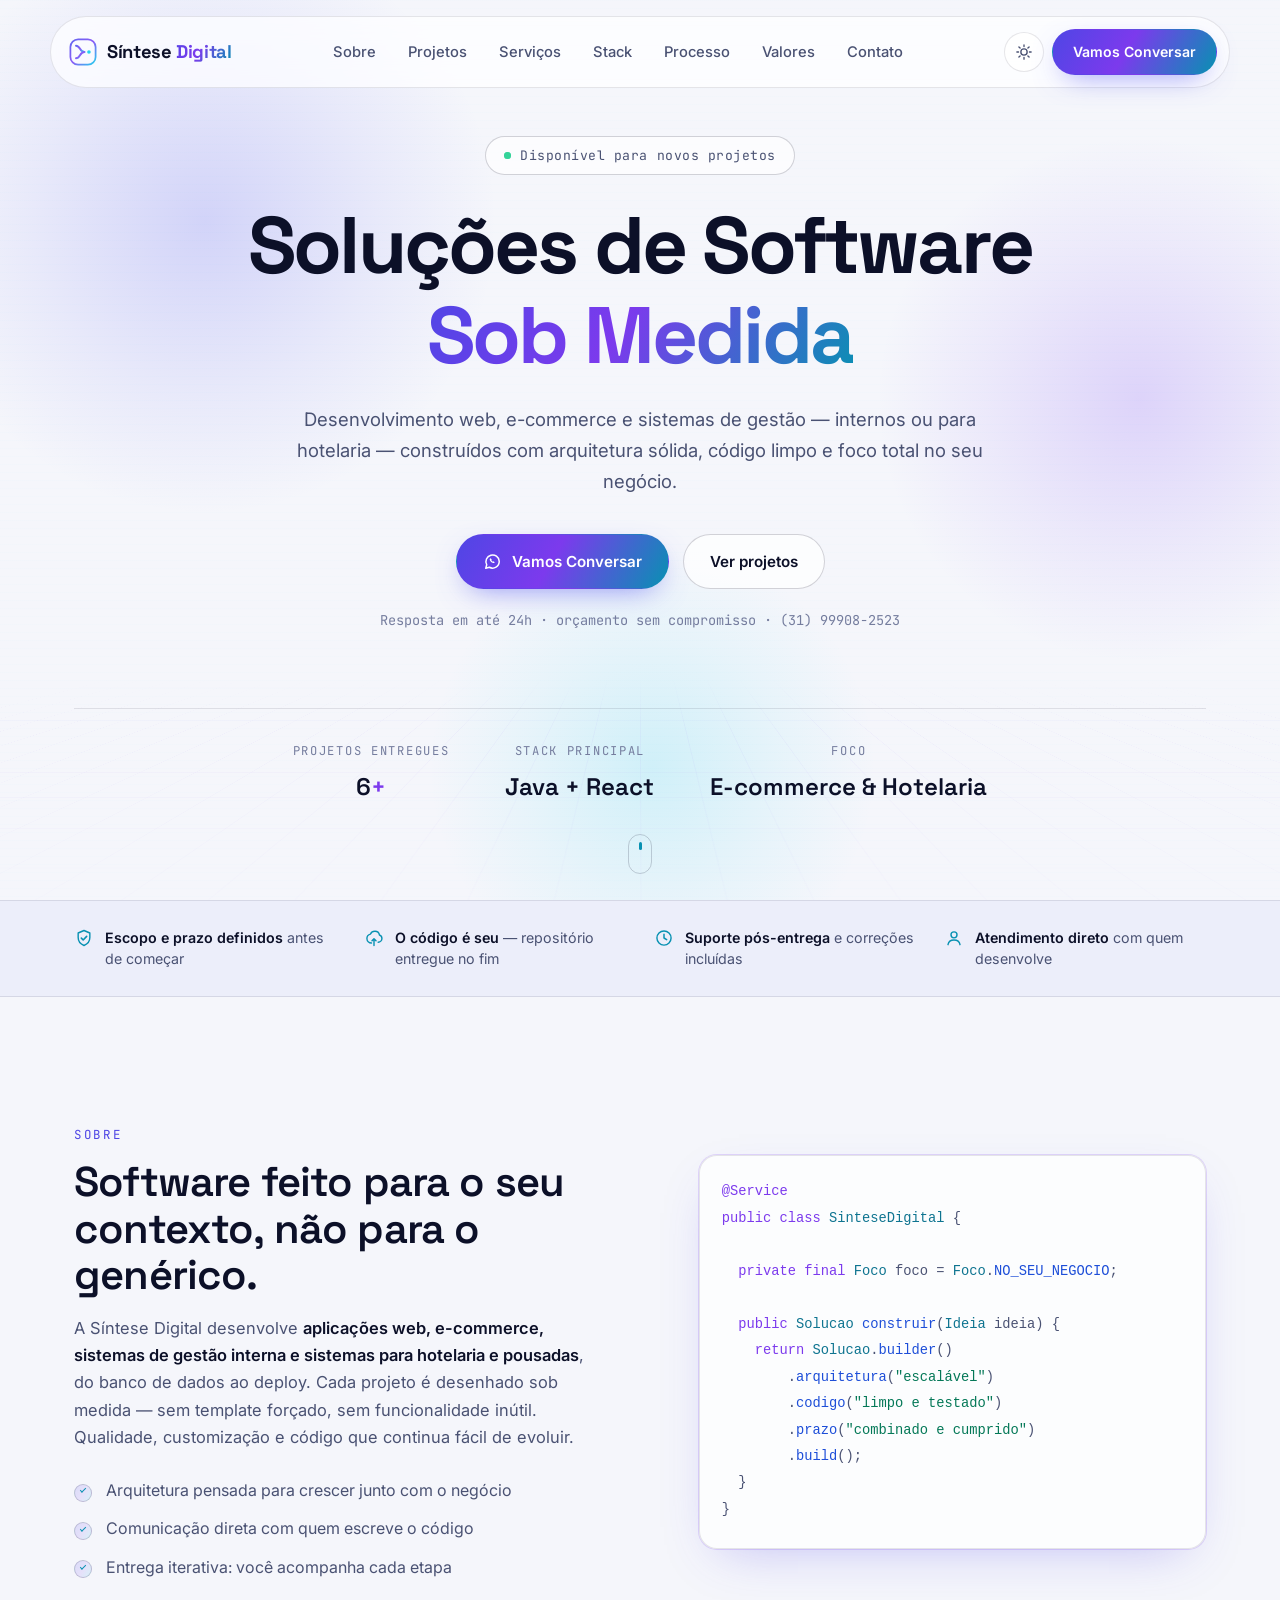
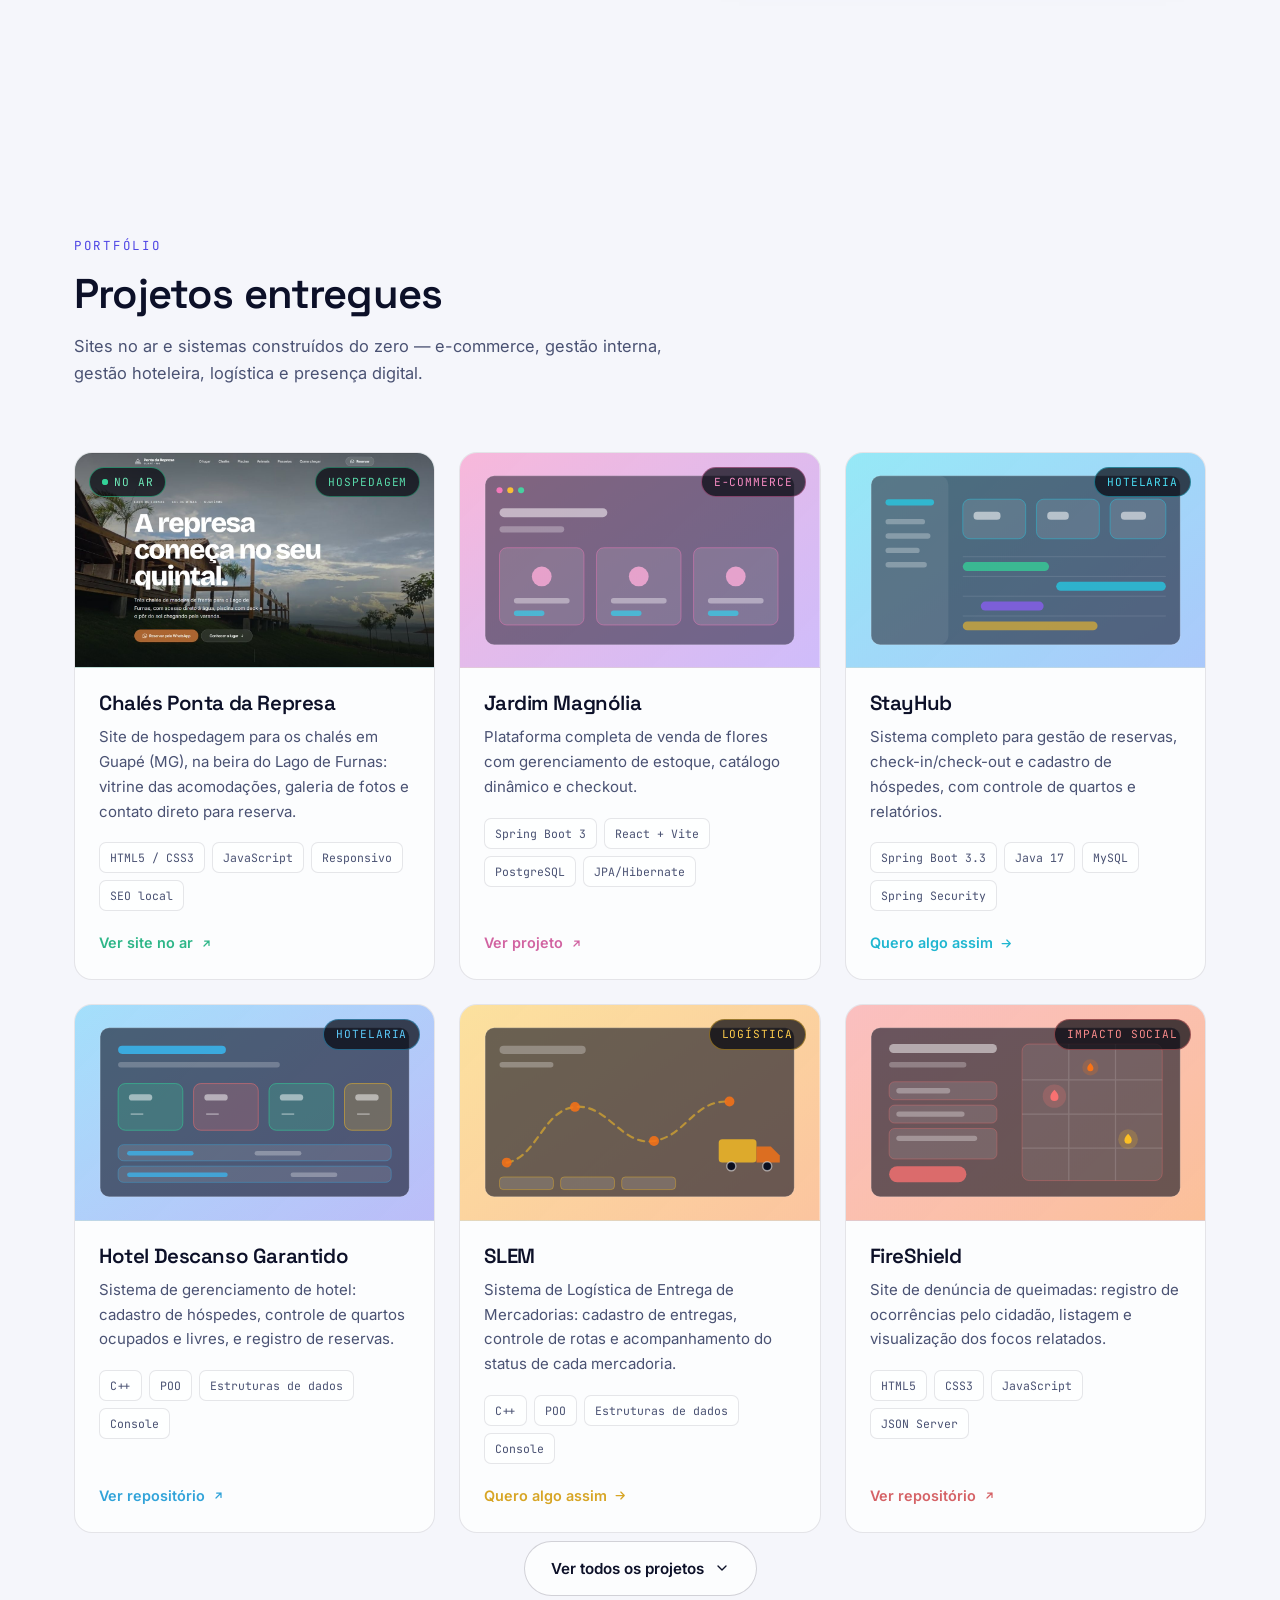
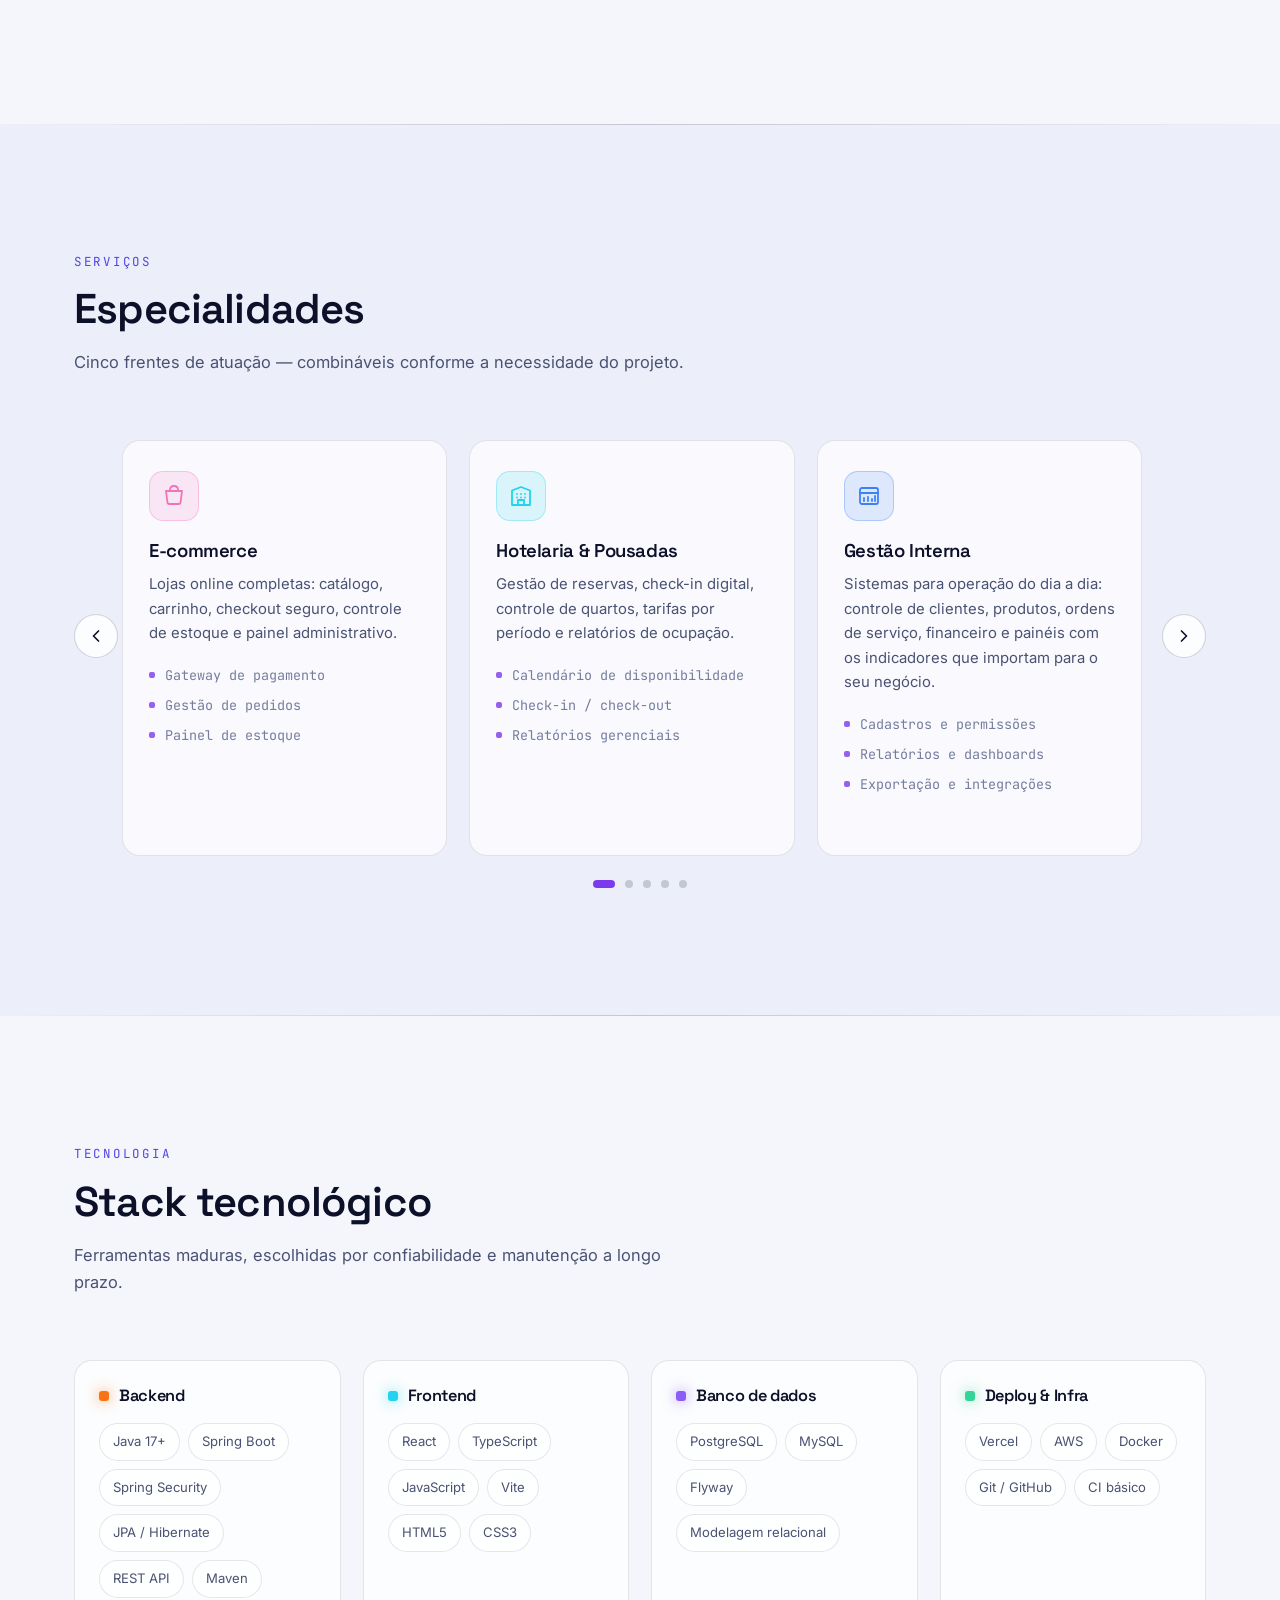
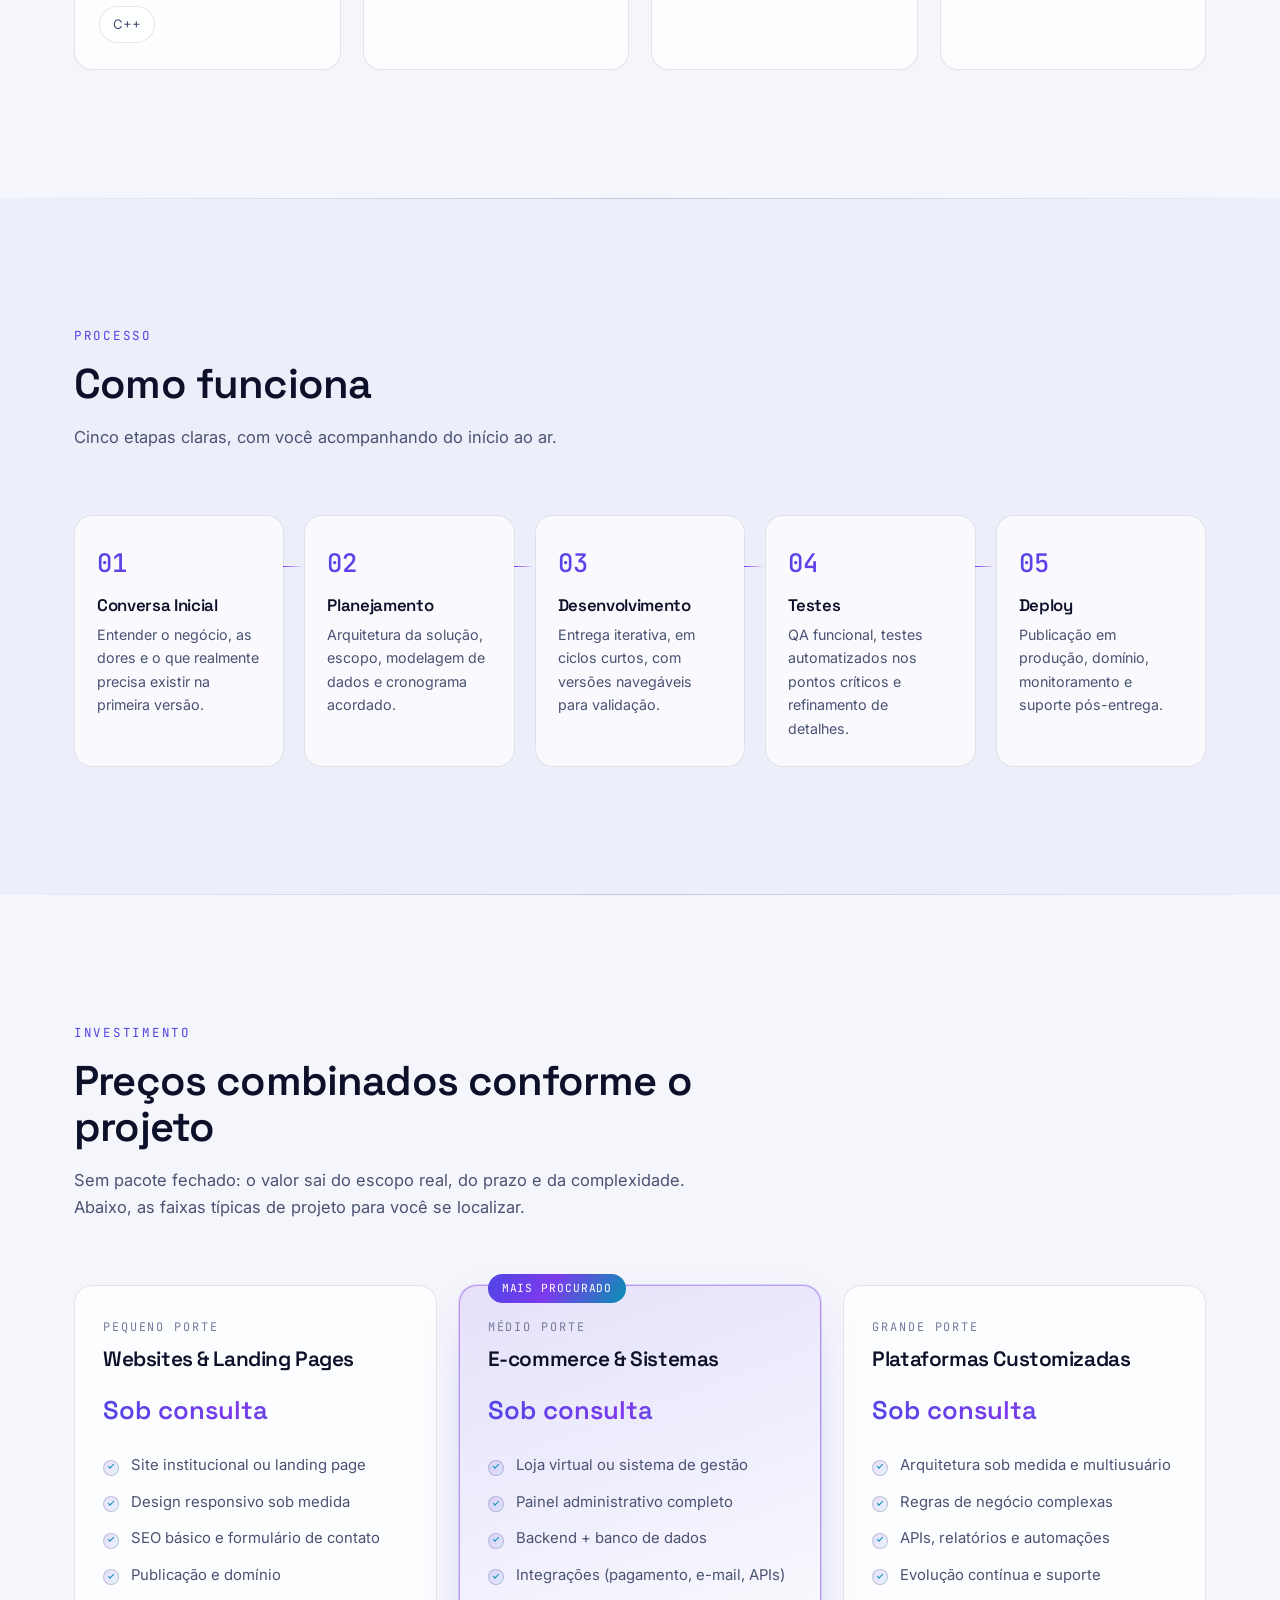
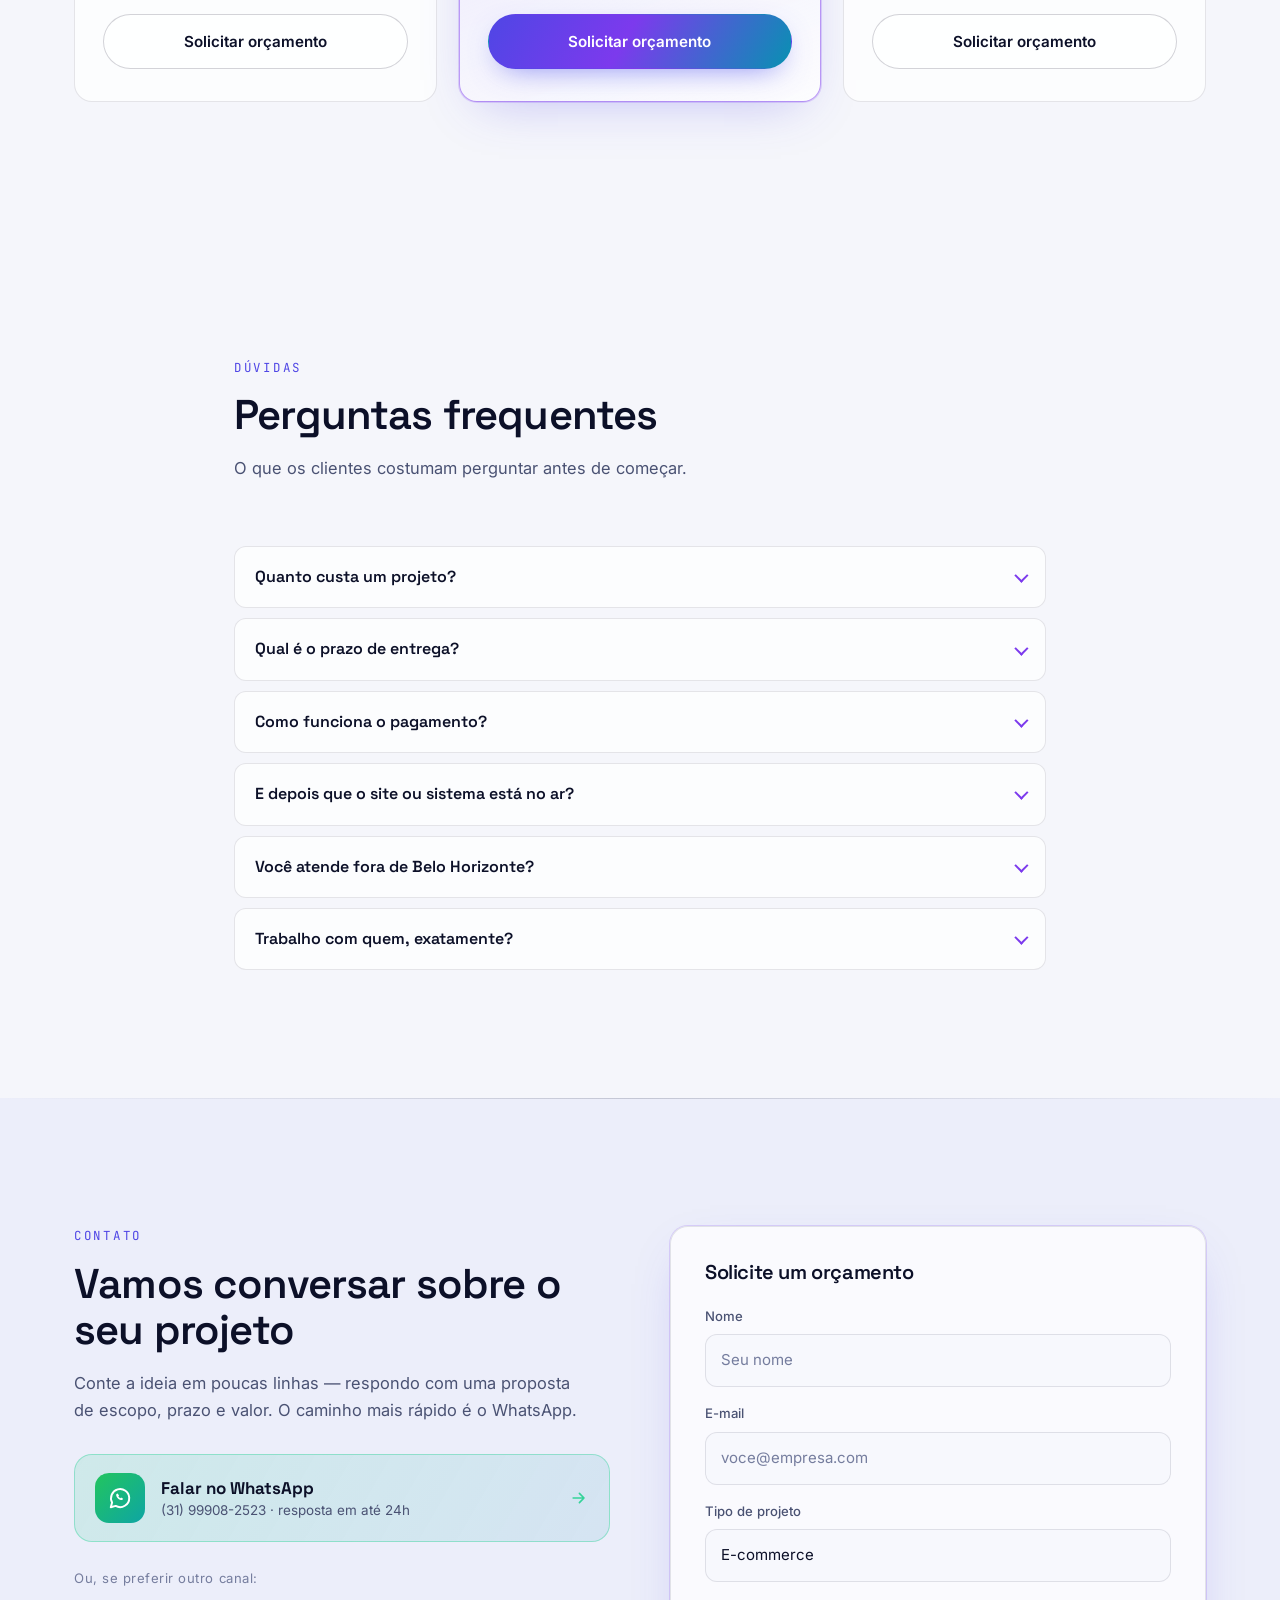
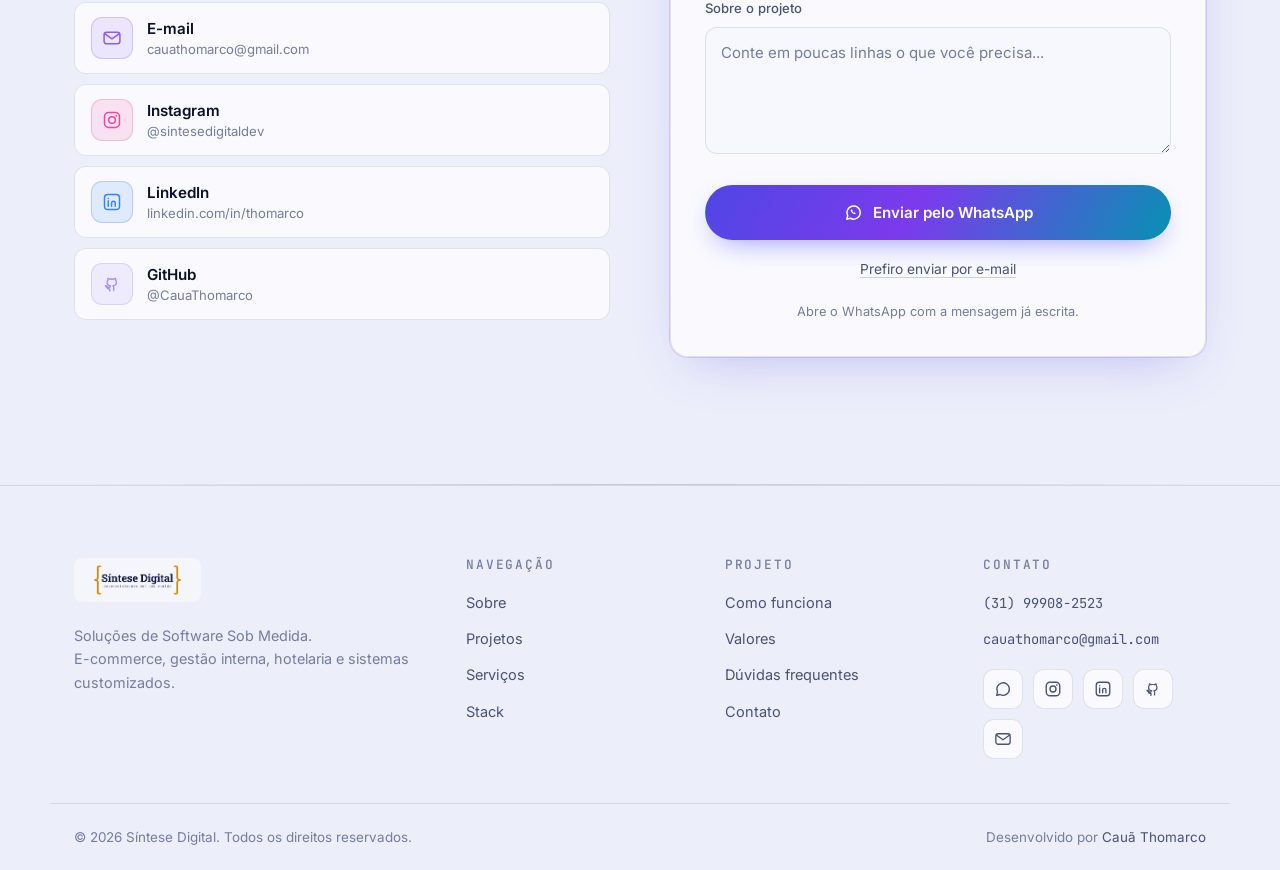
==== commit cd991436: "feat: Correção" ====
--- a/index.html
+++ b/index.html
@@ -32,6 +32,8 @@
 <meta property="og:description" content="E-commerce, sistemas de gestão interna, sistemas para hotelaria, sites institucionais e APIs sob medida. Do planejamento ao deploy.">
 <meta property="og:url" content="https://sintesedigitaldev.com.br/">
 <meta property="og:image" content="https://sintesedigitaldev.com.br/img/logo-horizontal-escura.png">
+<meta property="og:image:secure_url" content="https://sintesedigitaldev.com.br/img/logo-horizontal-escura.png">
+<meta property="og:image:type" content="image/png">
 <meta property="og:image:width" content="2200">
 <meta property="og:image:height" content="760">
 <meta property="og:image:alt" content="Síntese Digital — desenvolvimento web sob medida">
@@ -44,7 +46,7 @@
 <!-- O CSS do site vem primeiro e é o único que bloqueia a pintura. -->
 <!-- ?v= é cache-busting manual: bumpar a data a cada deploy que mexe no CSS/JS
      (o _headers guarda CSS e JS por 1h, senão a mudança só aparece depois) -->
-<link rel="stylesheet" href="styles.css?v=20260805">
+<link rel="stylesheet" href="styles.css?v=20260806">
 
 <!-- Fontes num <link> comum travavam a primeira pintura até o Google
      responder. Com media="print" o navegador baixa sem bloquear e o onload
@@ -67,8 +69,18 @@
   "name": "Síntese Digital",
   "description": "Desenvolvimento de software sob medida: e-commerce, sistemas de gestão interna, sistemas para hotelaria e pousadas, sites institucionais e APIs.",
   "url": "https://sintesedigitaldev.com.br/",
-  "image": "https://sintesedigitaldev.com.br/img/logo-horizontal-escura.png",
-  "logo": "https://sintesedigitaldev.com.br/img/logo-horizontal-escura.png",
+  "image": {
+    "@type": "ImageObject",
+    "url": "https://sintesedigitaldev.com.br/img/logo-horizontal-escura.png",
+    "width": 2200,
+    "height": 760
+  },
+  "logo": {
+    "@type": "ImageObject",
+    "url": "https://sintesedigitaldev.com.br/img/logo-horizontal-escura.png",
+    "width": 2200,
+    "height": 760
+  },
   "areaServed": "BR",
   "founder": { "@type": "Person", "name": "Cauã Thomarco" },
   "knowsAbout": ["Java", "Spring Boot", "React", "PostgreSQL", "MySQL", "E-commerce", "Sistemas de gestão interna", "Sistemas de gestão hoteleira"],
@@ -243,7 +255,7 @@
       <p class="section-desc">Sites no ar e sistemas construídos do zero — e-commerce, gestão interna, gestão hoteleira, logística e presença digital.</p>
     </header>
 
-    <div class="projects">
+    <div class="projects" data-projetos-grid>
 
       <!-- Chalés Ponta da Represa — site publicado -->
       <article class="project glass reveal" style="--accent:#34d399; --accent-2:#22d3ee">
@@ -454,6 +466,13 @@
         </div>
       </article>
 
+    </div>
+
+    <div class="projetos-ver-mais" hidden data-ver-mais-wrap>
+      <button type="button" class="btn btn-ghost" data-ver-mais-btn>
+        Ver todos os projetos
+        <svg viewBox="0 0 24 24" width="16" height="16" aria-hidden="true"><path d="M6 9l6 6 6-6" fill="none" stroke="currentColor" stroke-width="2" stroke-linecap="round" stroke-linejoin="round"/></svg>
+      </button>
     </div>
   </div>
 </section>
@@ -885,6 +904,6 @@
   <span>Falar no WhatsApp</span>
 </a>
 
-<script src="script.js?v=20260805" defer></script>
+<script src="script.js?v=20260806" defer></script>
 </body>
 </html>
--- a/styles.css
+++ b/styles.css
@@ -778,6 +778,15 @@
   width: fit-content;
 }
 .project-link svg { transition: transform var(--t) var(--ease); }
+
+/* "Ver mais projetos" no mobile — JS controla via data-collapsed e [hidden] */
+.projects[data-collapsed] .project:nth-child(n+3) { display: none; }
+
+.projetos-ver-mais {
+  display: flex;
+  justify-content: center;
+  margin-top: 8px;
+}
 
 /* ---------- Cards (serviços) ---------- */
 .cards {
